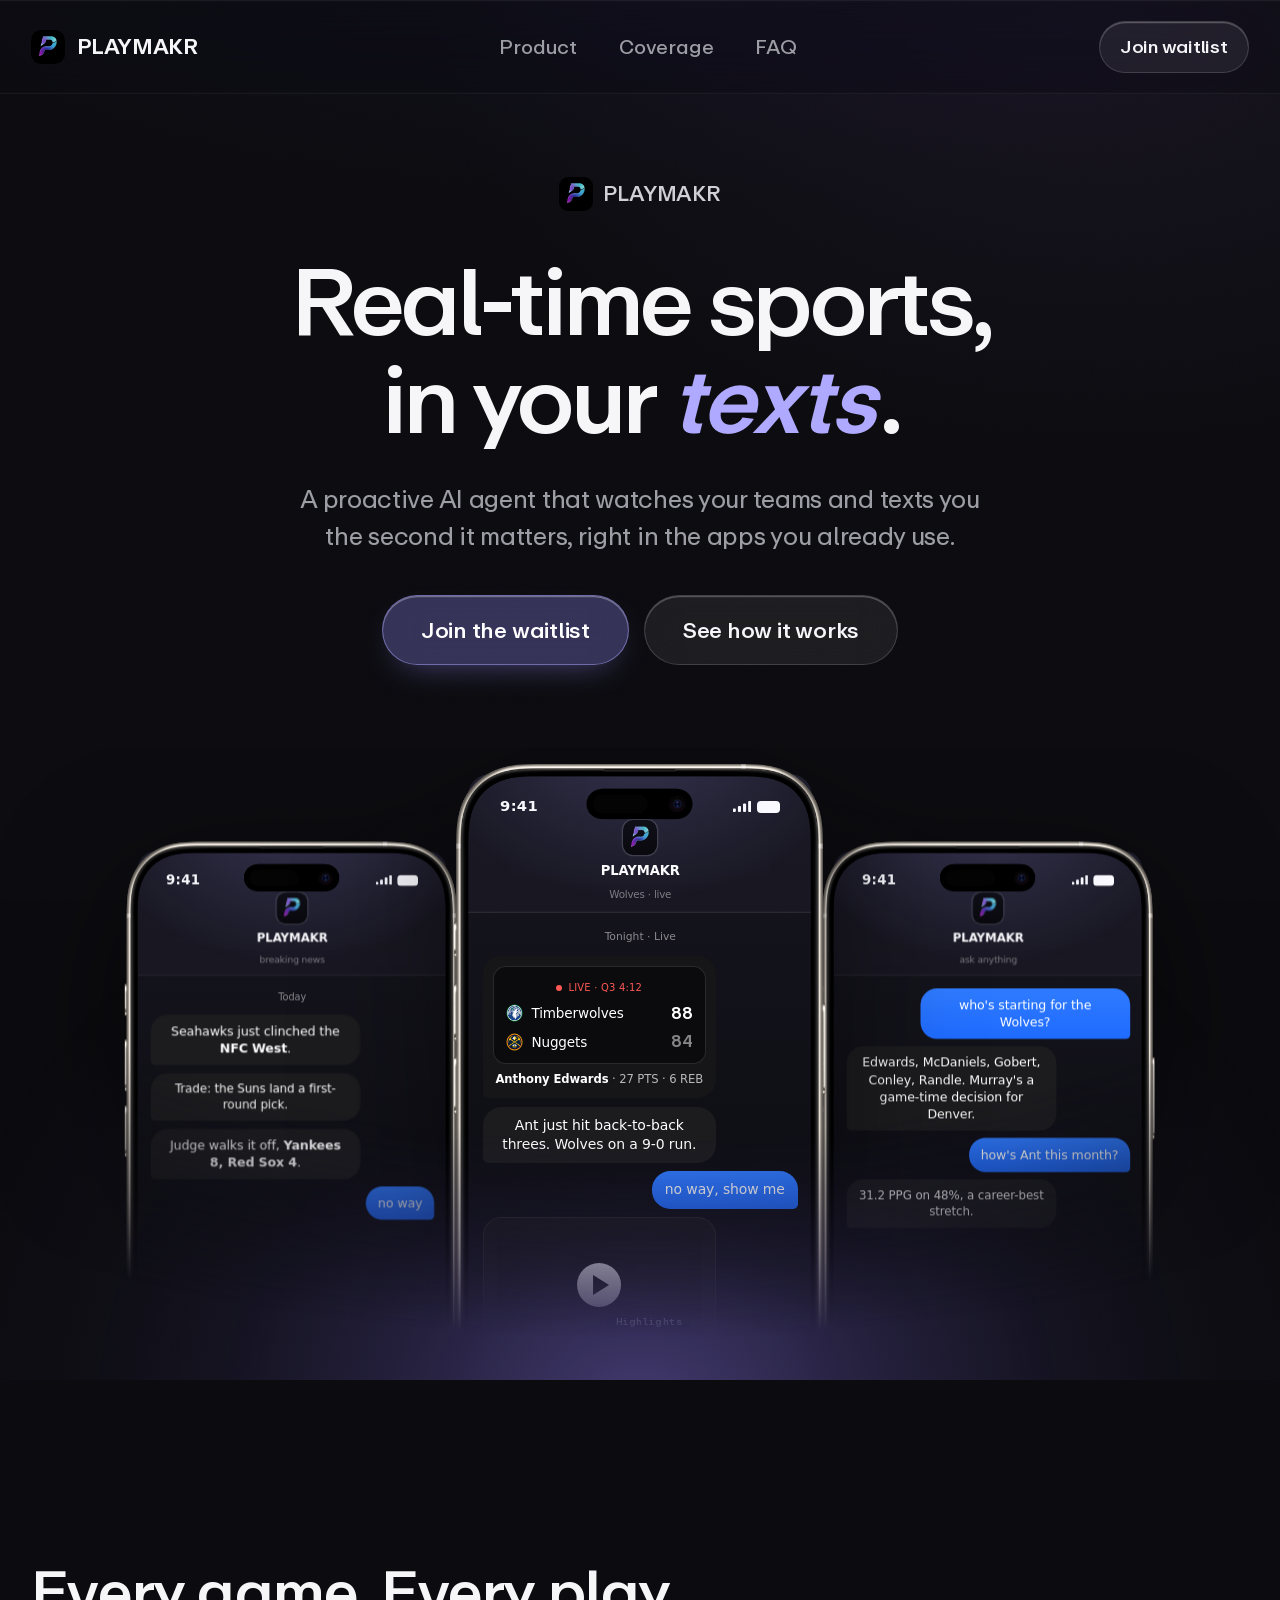
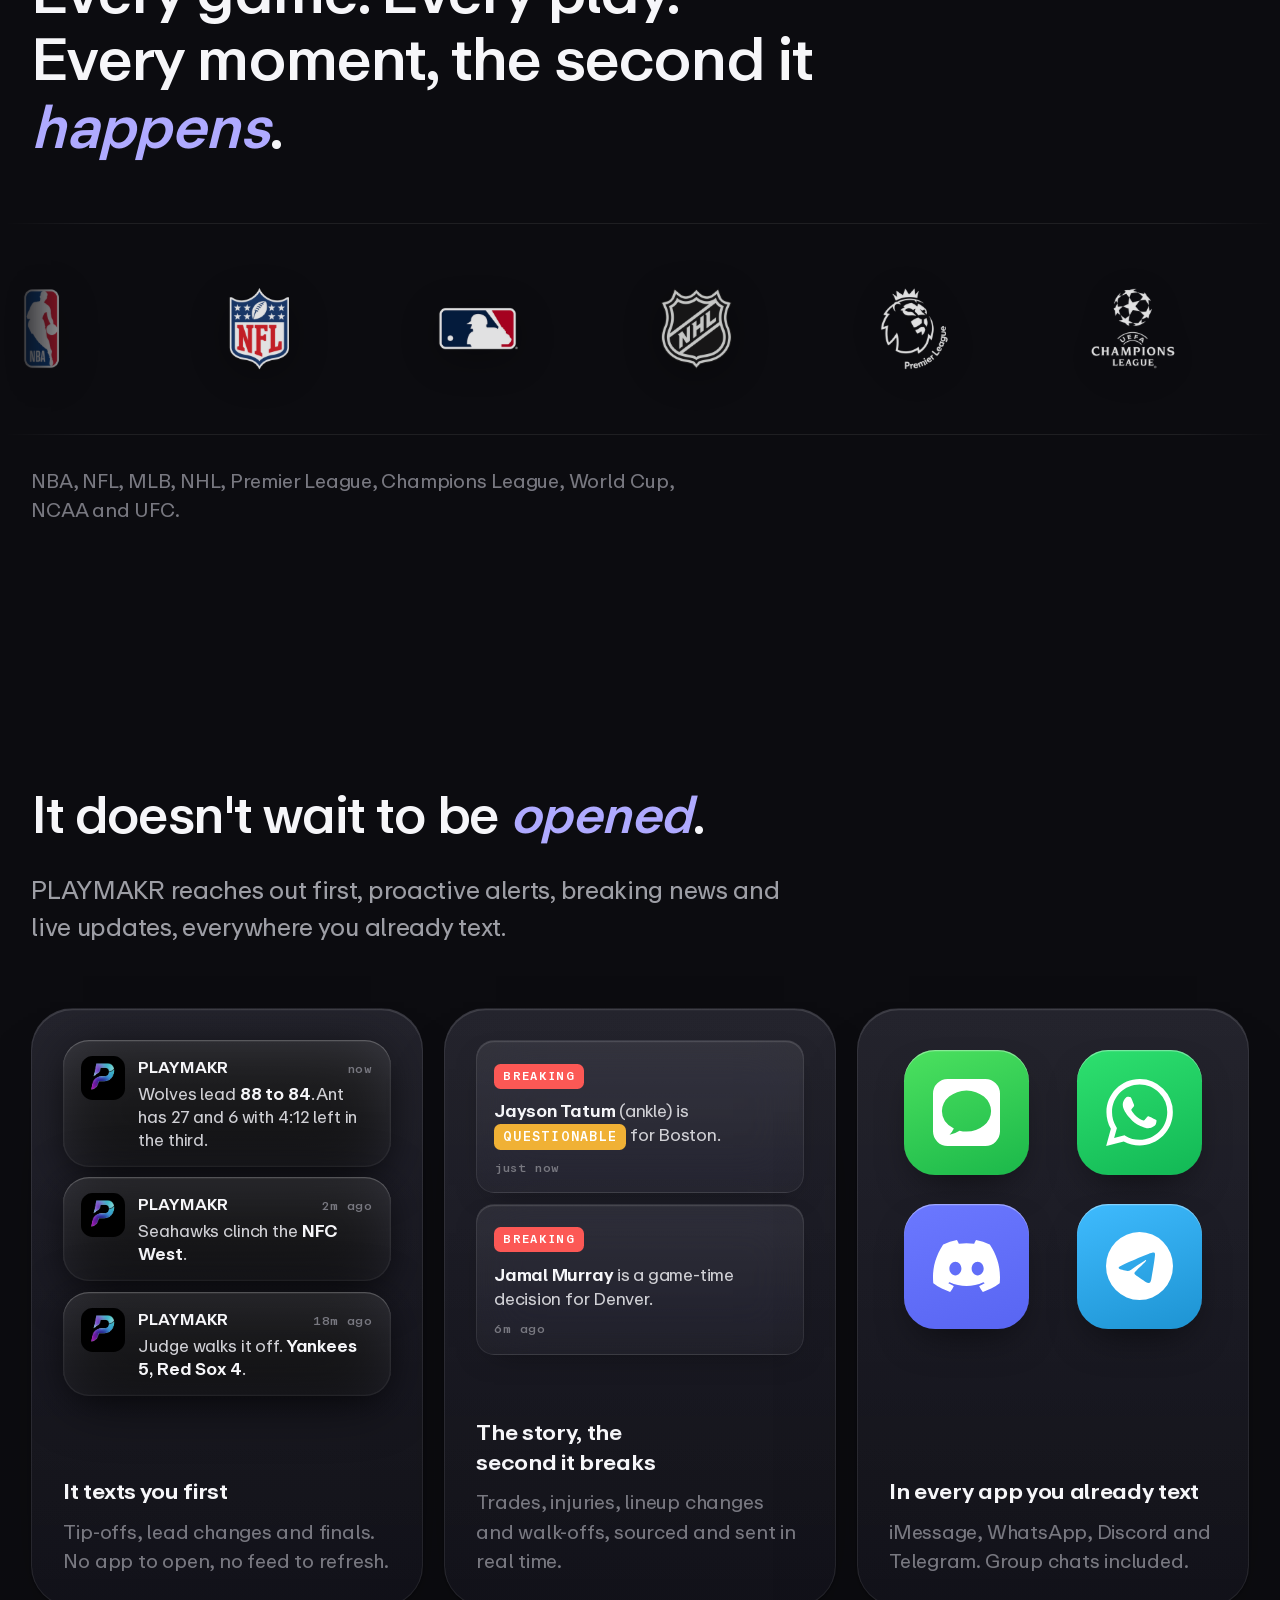
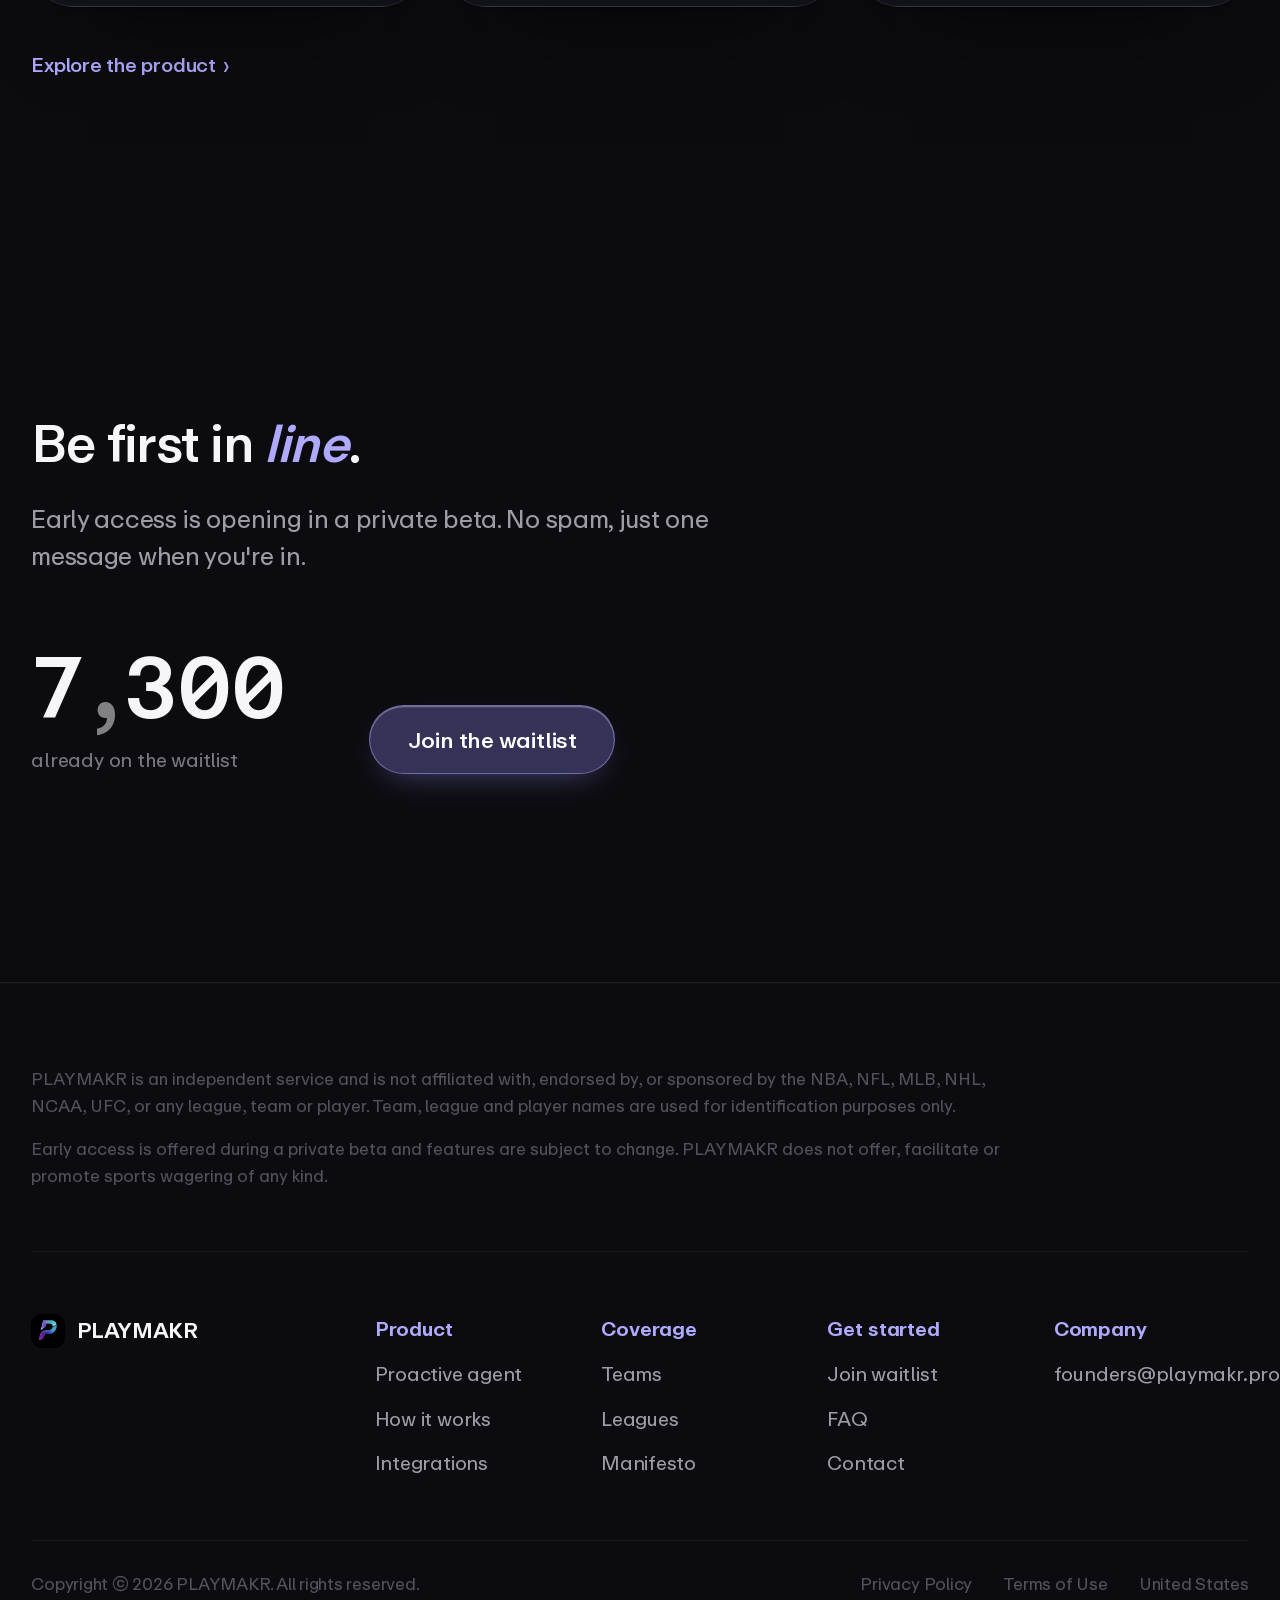
==== index.html @ 162f966f "Bump default render scale to 130% Co-Authored-By: Claude Opus 4.8 (1M context) <noreply@anthropic.co" ====
<!doctype html>
<html lang="en">
<head>
	<meta charset="UTF-8" />
	<meta name="viewport" content="width=device-width, initial-scale=1.0" />
	<title>PLAYMAKR · Real-time sports, in your texts.</title>
	<meta name="description" content="PLAYMAKR is a proactive AI sports agent. It watches your teams and texts you the second something matters, scores, breaking news, highlights, right in the apps you already use." />
	<meta property="og:title" content="PLAYMAKR · Real-time sports, in your texts." />
	<meta property="og:description" content="A proactive AI sports agent that texts you the second it matters. NBA, NFL, MLB, soccer and more." />
	<meta property="og:url" content="https://playmakr.pro" />
	<meta name="theme-color" content="#08070b" />
	<link rel="icon" type="image/png" sizes="48x48" href="assets/images/favicon-32.png" />
	<link rel="apple-touch-icon" href="assets/images/apple-touch-icon.png" />
	<link rel="stylesheet" href="styles.css?v=28" />
	<link rel="stylesheet" href="css/pages/index.css?v=28" />
</head>
<body>
	<div id="field" aria-hidden="true"></div>
	<div id="grain" aria-hidden="true"></div>

	<a class="skip" href="#main">Skip to content</a>

	<header class="nav" id="nav">
		<div class="nav__inner">
			<a class="brand" href="index.html" aria-label="PLAYMAKR home">
				<span class="brand__mark"><img src="assets/images/logo.png" alt="" width="24" height="24" /></span>
				<span class="brand__word">PLAYMAKR</span>
			</a>
			<nav class="nav__links" aria-label="Primary">
				<a href="product.html">Product</a>
				<a href="coverage.html">Coverage</a>
				<a href="faq.html">FAQ</a>
			</nav>
			<div class="nav__right">
				<a class="nav__join" href="waitlist.html">Join waitlist</a>
				<button class="nav__burger" id="burger" aria-label="Menu" aria-expanded="false"><span></span><span></span></button>
			</div>
		</div>
		<div class="nav__mobile" id="navMobile">
			<a href="product.html">Product</a>
			<a href="coverage.html">Coverage</a>
			<a href="faq.html">FAQ</a>
			<a class="nav__mobile-cta" href="waitlist.html">Join waitlist</a>
		</div>
	</header>

	<main id="main">

		<!-- ==================================================================
		     HERO
		     The phone is the product, so the phone is the hero graphic. The
		     island morphs to a live activity and its score ticks, because the
		     game is still going. The thread types itself. The period is green
		     for exactly that reason, and it is the only green on the page.
		     ================================================================== -->
		<section class="hero hero--center">
			<div class="hero__copy">
				<p class="hero__eyebrow"><img src="assets/images/logo.png" alt="" width="26" height="26" />PLAYMAKR</p>
				<h1 class="t-hero">Real-time sports,<br>in your <em>texts</em><span class="stop" data-live>.</span></h1>
				<p class="t-sub">A proactive AI agent that watches your teams and texts you the second it matters, right in the apps you already use.</p>
				<div class="hero__cta">
					<a class="btn btn--lg" href="waitlist.html">Join the waitlist</a>
					<a class="btn btn--lg btn--ghost" href="product.html">See how it works</a>
				</div>
			</div>

			<div class="hero__stage">
				<div class="phones">

					<!-- LEFT phone · BREAKING NEWS the second it happens -->
					<div class="rphone rphone--side rphone--left" aria-hidden="true">
						<img class="rphone__img" src="assets/images/device/ip16-natural.png" alt="" width="1406" height="2822" />
						<div class="rphone__screen">
							<div class="rphone__status"><time>9:41</time><span class="ind"><i class="sig"></i><i class="bat"></i></span></div>
							<div class="chat">
								<div class="chat__nav">
									<span class="chat__avatar"><img src="assets/images/logo.png" alt="" width="26" height="26" /></span>
									<span class="chat__name">PLAYMAKR</span>
									<span class="chat__sub">breaking news</span>
								</div>
								<div class="chat__body">
									<p class="day">Today</p>
									<div class="b b--in is-settled">Seahawks just clinched the <b>NFC West</b>.</div>
									<div class="b b--in b--mini is-settled">Trade: the Suns land a first-round pick.</div>
									<div class="b b--in is-settled">Judge walks it off, <b>Yankees 8, Red Sox 4</b>.</div>
									<div class="b b--out is-settled">no way</div>
								</div>
							</div>
						</div>
					</div>

					<!-- RIGHT phone · ASK ANYTHING, answered in seconds -->
					<div class="rphone rphone--side rphone--right" aria-hidden="true">
						<img class="rphone__img" src="assets/images/device/ip16-natural.png" alt="" width="1406" height="2822" />
						<div class="rphone__screen">
							<div class="rphone__status"><time>9:41</time><span class="ind"><i class="sig"></i><i class="bat"></i></span></div>
							<div class="chat">
								<div class="chat__nav">
									<span class="chat__avatar"><img src="assets/images/logo.png" alt="" width="26" height="26" /></span>
									<span class="chat__name">PLAYMAKR</span>
									<span class="chat__sub">ask anything</span>
								</div>
								<div class="chat__body">
									<div class="b b--out is-settled">who's starting for the Wolves?</div>
									<div class="b b--in is-settled">Edwards, McDaniels, Gobert, Conley, Randle. Murray's a game-time decision for Denver.</div>
									<div class="b b--out is-settled">how's Ant this month?</div>
									<div class="b b--in b--mini is-settled">31.2 PPG on 48%, a career-best stretch.</div>
								</div>
							</div>
						</div>
					</div>

					<!-- CENTER phone · LIVE play-by-play + highlights -->
					<div class="rphone rphone--center">
						<img class="rphone__img" src="assets/images/device/ip16-natural.png" alt="PLAYMAKR live in your messages" width="1406" height="2822" />
						<div class="rphone__screen">
							<div class="rphone__status"><time>9:41</time><span class="ind"><i class="sig"></i><i class="bat"></i></span></div>
							<div class="chat">
								<div class="chat__nav">
									<span class="chat__avatar"><img src="assets/images/logo.png" alt="" width="26" height="26" /></span>
									<span class="chat__name">PLAYMAKR</span>
									<span class="chat__sub">Wolves · live</span>
								</div>
								<div class="chat__body">
									<p class="day">Tonight · Live</p>
									<div class="b b--in b--card is-settled">
										<div class="sb">
											<span class="sb__state sb__live">Live · Q3 4:12</span>
											<div class="sb__row"><span class="sb__team"><img src="assets/images/teams/timberwolves.png" alt="" width="16" height="16" />Timberwolves</span><span class="sb__pts">88</span></div>
											<div class="sb__row sb__row--l"><span class="sb__team"><img src="assets/images/teams/nuggets.png" alt="" width="16" height="16" />Nuggets</span><span class="sb__pts">84</span></div>
										</div>
										<p class="sb__line"><b>Anthony Edwards</b> · 27 PTS · 6 REB</p>
									</div>
									<div class="b b--in is-settled">Ant just hit back-to-back threes. Wolves on a 9-0 run.</div>
									<div class="b b--out is-settled">no way, show me</div>
									<a class="b b--in b--clip is-settled" href="https://www.youtube.com/watch?v=mRvHSutb1Io" target="_blank" rel="noopener"
									   aria-label="Anthony Edwards highlights">
										<span class="clipv__media" style="background-image:url(https://img.youtube.com/vi/mRvHSutb1Io/hqdefault.jpg)">
											<span class="clipv__play" aria-hidden="true"></span>
											<span class="clipv__tag">Highlights</span>
										</span>
										<span class="clipv__meta"><b>Anthony Edwards, 27 PTS vs Denver</b><small>Minnesota Timberwolves · YouTube</small></span>
									</a>
								</div>
							</div>
						</div>
					</div>

				</div>
			</div>
		</section>

		<!-- ==================================================================
		     STATEMENT BAND + LEAGUE MARQUEE
		     The claim, then the evidence directly under it. The marquee is the
		     band's graphic, so the two are one section. The row is left empty:
		     app.js builds all nine leagues and runs the momentum integrator.
		     ================================================================== -->
		<section class="sec home-band">
			<div class="wrap">
				<div class="sec__head">
					<p class="eyebrow">Coverage</p>
					<p class="t-h1 home-band__big">Every game. Every play.<br>Every moment, the second it <em>happens</em><span class="stop">.</span></p>
				</div>
			</div>

			<div class="marquee" aria-label="Leagues we cover">
				<div class="marquee__row" data-leagues></div>
			</div>

			<div class="wrap">
				<p class="cap">NBA, NFL, MLB, NHL, Premier League, Champions League, World Cup, NCAA and UFC.</p>
			</div>
		</section>

		<!-- ==================================================================
		     THE THREE CAPABILITIES
		     Condensed. Each panel holds a real UI fragment, not an illustration,
		     and each fragment moves the way the thing it depicts actually
		     behaves: the notification springs from above, the status chip turns
		     OUT and warms its own card, the app rows are a fact and so they are
		     still. The full version of this story lives on Product.
		     ================================================================== -->
		<section class="sec">
			<div class="wrap">
				<div class="sec__head">
					<p class="eyebrow">Proactive</p>
					<h2 class="t-h2">It doesn't wait to be <em>opened</em><span class="stop">.</span></h2>
					<p class="t-sub">PLAYMAKR reaches out first, proactive alerts, breaking news and live updates, everywhere you already text.</p>
				</div>

				<div class="grid-2 home-caps">

					<!-- 1. It texts you first.
					     Three real notifications, not one: the claim is tip-offs,
					     lead changes and finals, so the graphic is a live update,
					     a clinch and a walk-off, landing in sequence the way a
					     lock screen actually fills up. -->
					<div class="panel glass" data-panel data-lit data-refract>
						<div class="glass__refract" aria-hidden="true"></div>
						<div class="panel__bloom" aria-hidden="true"></div>
						<div class="panel__body">
							<div class="home-frag">
								<div class="home-notifs">
									<div class="notif is-live" data-notif>
										<div class="notif__shadow" aria-hidden="true"></div>
										<div class="notif__body">
											<span class="notif__icon"><img src="assets/images/logo.png" alt="" width="34" height="34" /></span>
											<div class="notif__main">
												<p class="notif__t"><span>PLAYMAKR</span><span class="notif__when">now</span></p>
												<p class="notif__p">Wolves lead <b>88 to 84</b>. Ant has 27 and 6 with 4:12 left in the third.</p>
											</div>
										</div>
									</div>
									<div class="notif" data-notif>
										<div class="notif__shadow" aria-hidden="true"></div>
										<div class="notif__body">
											<span class="notif__icon"><img src="assets/images/logo.png" alt="" width="34" height="34" /></span>
											<div class="notif__main">
												<p class="notif__t"><span>PLAYMAKR</span><span class="notif__when">2m ago</span></p>
												<p class="notif__p">Seahawks clinch the <b>NFC West</b>.</p>
											</div>
										</div>
									</div>
									<div class="notif" data-notif>
										<div class="notif__shadow" aria-hidden="true"></div>
										<div class="notif__body">
											<span class="notif__icon"><img src="assets/images/logo.png" alt="" width="34" height="34" /></span>
											<div class="notif__main">
												<p class="notif__t"><span>PLAYMAKR</span><span class="notif__when">18m ago</span></p>
												<p class="notif__p">Judge walks it off. <b>Yankees 5, Red Sox 4</b>.</p>
											</div>
										</div>
									</div>
								</div>
							</div>
							<div class="home-cap__txt">
								<h3 class="t-h3">It texts you first</h3>
								<p class="cap">Tip-offs, lead changes and finals. No app to open, no feed to refresh.</p>
							</div>
						</div>
					</div>

					<!-- 2. The story, the second it breaks -->
					<div class="panel glass" data-panel data-lit>
						<div class="panel__bloom" aria-hidden="true"></div>
						<div class="panel__body">
							<div class="home-frag">
								<div class="home-alerts">
									<div class="alert">
										<span class="alert__tag">Breaking</span>
										<p><b>Jayson Tatum</b> (ankle) is <span class="stat-chip" data-status="OUT">Questionable</span> for Boston.</p>
										<span class="alert__t">just now</span>
									</div>
									<div class="alert">
										<span class="alert__tag">Breaking</span>
										<p><b>Jamal Murray</b> is a game-time decision for Denver.</p>
										<span class="alert__t">6m ago</span>
									</div>
								</div>
							</div>
							<div class="home-cap__txt">
								<h3 class="t-h3">The story, the second it breaks</h3>
								<p class="cap">Trades, injuries, lineup changes and walk-offs, sourced and sent in real time.</p>
							</div>
						</div>
					</div>

					<!-- 3. In every app you already text -->
					<div class="panel glass" data-panel data-lit>
						<div class="panel__bloom" aria-hidden="true"></div>
						<div class="panel__body">
							<div class="home-frag">
								<div class="biglogos">
									<span class="biglogo biglogo--msg" title="iMessage"><img src="assets/images/logos/imessage.svg" alt="iMessage" width="40" height="40" /></span>
									<span class="biglogo biglogo--wa" title="WhatsApp"><img src="assets/images/logos/whatsapp.svg" alt="WhatsApp" width="40" height="40" /></span>
									<span class="biglogo biglogo--dc" title="Discord"><img src="assets/images/logos/discord.svg" alt="Discord" width="40" height="40" /></span>
									<span class="biglogo biglogo--tg" title="Telegram"><img src="assets/images/logos/telegram.svg" alt="Telegram" width="40" height="40" /></span>
								</div>
							</div>
							<div class="home-cap__txt">
								<h3 class="t-h3">In every app you already text</h3>
								<p class="cap">iMessage, WhatsApp, Discord and Telegram. Group chats included.</p>
							</div>
						</div>
					</div>

				</div>

				<p class="home-caps__more"><a class="alink" href="product.html">Explore the product <span aria-hidden="true">&rsaquo;</span></a></p>
			</div>
		</section>

		<!-- ==================================================================
		     CLOSING CTA
		     data-scrim pulls the field's scrim thinner as this arrives, so the
		     purple concentrates here and nowhere else. Exactly one per page.
		     The counter rolls; it never counts and it never idles.
		     ================================================================== -->
		<section class="sec home-cta" data-scrim>
			<div class="wrap">
				<div class="sec__head">
					<p class="eyebrow">Waitlist</p>
					<h2 class="t-h2">Be first in <em>line</em><span class="stop">.</span></h2>
					<p class="t-sub">Early access is opening in a private beta. No spam, just one message when you're in.</p>
				</div>

				<div class="home-cta__row">
					<div class="counter">
						<div class="ticker-num" data-count="7000" aria-live="polite"></div>
						<p class="counter__cap">already on the waitlist</p>
					</div>
					<a class="btn btn--lg" href="waitlist.html">Join the waitlist</a>
				</div>
			</div>
		</section>

	</main>

	<footer class="foot">
		<div class="wrap">
			<div class="foot__notes">
				<p>PLAYMAKR is an independent service and is not affiliated with, endorsed by, or sponsored by the NBA, NFL, MLB, NHL, NCAA, UFC, or any league, team or player. Team, league and player names are used for identification purposes only.</p>
				<p>Early access is offered during a private beta and features are subject to change. PLAYMAKR does not offer, facilitate or promote sports wagering of any kind.</p>
			</div>
			<div class="foot__grid">
				<div class="foot__brand"><a class="brand" href="index.html" aria-label="PLAYMAKR home"><span class="brand__mark"><img src="assets/images/logo.png" alt="" width="22" height="22" /></span><span class="brand__word">PLAYMAKR</span></a></div>
				<nav class="foot__col" aria-label="Product"><h4>Product</h4><a href="product.html">Proactive agent</a><a href="product.html">How it works</a><a href="product.html">Integrations</a></nav>
				<nav class="foot__col" aria-label="Coverage"><h4>Coverage</h4><a href="coverage.html">Teams</a><a href="coverage.html">Leagues</a><a href="coverage.html">Manifesto</a></nav>
				<nav class="foot__col" aria-label="Get started"><h4>Get started</h4><a href="waitlist.html">Join waitlist</a><a href="faq.html">FAQ</a><a href="mailto:founders@playmakr.pro">Contact</a></nav>
				<nav class="foot__col" aria-label="Company"><h4>Company</h4><a href="mailto:founders@playmakr.pro">founders@playmakr.pro</a></nav>
			</div>
			<div class="foot__base">
				<span>Copyright &copy; 2026 PLAYMAKR. All rights reserved.</span>
				<div class="foot__legal"><a href="#">Privacy Policy</a><a href="#">Terms of Use</a><span>United States</span></div>
			</div>
		</div>
	</footer>

	<script src="app.js?v=28"></script>
</body>
</html>
---- styles.css ----
/* ==========================================================================
   PLAYMAKR . AAVE LIGHT
   Foundation stylesheet. Tokens, type, material, every component.
   An exact-template rebuild against aave.com's current light system.
   Light canvas. iPhone only. No build step.
   ========================================================================== */

/* --------------------------------------------------------------------------
   0. FONTS
   Hanken Grotesk stands in for aave's "Aave Repro": a geometric-humanist
   grotesk at the same 450-600 range. JetBrains Mono carries every number and
   micro-label. Fraunces italic is the accent face: the one word per headline
   that aave sets in a purple serif italic ("Everyone" -> "texts").
   -------------------------------------------------------------------------- */
/* aave.com's own type system, served from their public assets. */
@font-face{
	font-family:'Aave Repro';
	font-style:normal;
	font-weight:100 900;
	font-display:swap;
	src:url('assets/fonts/AaveReproVariable.woff2') format('woff2-variations');
}
@font-face{
	font-family:'Aave Repro Mono';
	font-style:normal;
	font-weight:100 900;
	font-display:swap;
	src:url('assets/fonts/AaveReproMonoVariable.woff2') format('woff2-variations');
}
@font-face{
	font-family:'FT Regola Neue';
	font-style:normal;
	font-weight:600;
	font-display:swap;
	src:url('assets/fonts/FTRegolaNeue-Semibold.otf') format('opentype');
}
@font-face{
	font-family:'FT Regola Neue';
	font-style:normal;
	font-weight:700;
	font-display:swap;
	src:url('assets/fonts/FTRegolaNeue-Bold.otf') format('opentype');
}
@font-face{
	font-family:'Aave Aguzzo';
	font-style:normal;
	font-weight:100 800;
	font-display:swap;
	src:url('assets/fonts/AaveAguzzo.woff2') format('woff2-variations');
}
/* Metric-matched fallback for Aave Repro. Kills the swap reflow. */
@font-face{
	font-family:'Repro Fallback';
	src:local('Helvetica Neue'),local('Arial'),local('Liberation Sans');
	size-adjust:98%;
	ascent-override:95%;
	descent-override:24%;
	line-gap-override:0%;
}

/* --------------------------------------------------------------------------
   1. TOKENS  (sampled directly from aave.com)
   -------------------------------------------------------------------------- */
:root{
	/* CANVAS + SURFACES  (near-black, OKLCH-tinted toward periwinkle 285deg) */
	--canvas:oklch(0.155 0.010 285);       /* page */
	--surface-1:oklch(0.192 0.013 285);    /* card face */
	--surface-2:oklch(0.225 0.015 285);    /* tinted well */
	--surface-3:oklch(0.265 0.016 285);    /* deeper well / track */
	--ink-section:oklch(0.135 0.010 285);  /* the deepest surface / dark pill */

	/* HAIRLINES + RINGS (light on dark) */
	--line-1:rgba(255,255,255,.08);
	--line-2:rgba(255,255,255,.14);
	--line-3:rgba(255,255,255,.05);
	--rim-hi:rgba(255,255,255,.24);        /* top edge catch-light on glass */
	--line-dark:rgba(255,255,255,.08);

	/* TEXT RAMP (near-white -> muted, tinted toward brand hue) */
	--fg-1:oklch(0.975 0.004 285);  /* strongest: headings, numbers */
	--fg-2:oklch(0.86 0.006 285);   /* body */
	--fg-3:oklch(0.70 0.010 285);   /* subheads */
	--fg-4:oklch(0.575 0.012 285);  /* captions, labels */
	--fg-5:oklch(0.44 0.012 285);   /* faint / legal */
	--on-dark-1:rgba(255,255,255,.95);
	--on-dark-2:rgba(255,255,255,.66);
	--on-dark-3:rgba(255,255,255,.44);

	/* PERIWINKLE. Primary fill + a brighter ink for text/links on dark. */
	--purple-1:oklch(0.70 0.155 285);   /* primary fills ~ #978eff */
	--purple-2:oklch(0.78 0.135 285);   /* links, eyebrows, accent ink ~ #b0a6ff */
	--purple-3:oklch(0.70 0.155 285);
	--purple-soft:oklch(0.70 0.155 285 / .12);
	--purple-soft-2:oklch(0.70 0.155 285 / .20);
	--rich-purple:oklch(0.64 0.175 285);
	--warm-purple:oklch(0.82 0.11 290);

	/* ACCENTS */
	--green:oklch(0.78 0.17 155);       /* the live / positive green */
	--green-soft:oklch(0.78 0.17 155 / .14);
	--red:oklch(0.68 0.20 25);          /* live dot, breaking */
	--yellow-1:oklch(0.80 0.15 80);     /* questionable */
	--fr-1:oklch(0.66 0.21 35);         /* out */

	/* TYPE — aave's own faces */
	--font-display:'Aave Repro','Repro Fallback',system-ui,sans-serif;
	--font-body:var(--font-display);
	--font-serif:'FT Regola Neue','Aave Aguzzo',Georgia,serif; /* the accent word */
	--font-mono:'Aave Repro Mono',ui-monospace,monospace;
	--font-ios:-apple-system,'SF Pro Text','SF Pro Display','Helvetica Neue',system-ui,sans-serif;

	/* SPACE */
	--s-1:4px; --s-2:8px; --s-3:12px; --s-4:16px; --s-5:24px;
	--s-6:32px; --s-7:48px; --s-8:64px; --s-9:96px; --s-10:120px;

	/* RADIUS (aave: 99px pills, 32px panels, 20-24px cards, 36px inputs) */
	--r-panel:32px;
	--r-card:22px;
	--r-well:14px;
	--r-bubble:18px;
	--r-pill:999px;

	/* MOTION */
	--ease-expo:cubic-bezier(.19,1,.22,1);
	--ease-spring:cubic-bezier(.175,.885,.32,1.1);
	--ease-hover:ease;

	/* light vector, still written by app.js; consumed lightly here */
	--lit-y:1;
	--lit-angle:180deg;

	--wrap:1140px;
	--gutter:24px;
	--nav-h:72px;

	--roll-lh:1.16;
}

@property --scrim{ syntax:'<number>'; inherits:true; initial-value:0; }
@property --scrim-cut{ syntax:'<number>'; inherits:true; initial-value:0; }

/* --------------------------------------------------------------------------
   2. RESET
   -------------------------------------------------------------------------- */
*,*::before,*::after{box-sizing:border-box}
*{margin:0}
html{
	/* Render the whole site as if the browser were zoomed to 130% — the scale
	   the design was dialled in at. Reflows like real browser zoom (not a
	   transform), so layout stays crisp. */
	zoom:1.3;
	-webkit-text-size-adjust:100%;
	scroll-behavior:smooth;
	overflow-x:clip;
	color-scheme:dark;
}
body{
	font-family:var(--font-body);
	font-weight:400;
	background:var(--canvas);
	color:var(--fg-2);
	line-height:1.5;
	letter-spacing:-.011em;
	-webkit-font-smoothing:antialiased;
	-moz-osx-font-smoothing:grayscale;
	text-rendering:optimizeLegibility;
	overflow-x:clip;
	min-height:100vh;
}
img,svg,video{display:block;max-width:100%}
a{color:inherit;text-decoration:none}
button{font:inherit;color:inherit;cursor:pointer;background:none;border:none;padding:0}
input{font:inherit;color:inherit}
ol,ul{list-style:none;padding:0}
::selection{background:var(--purple-1);color:#fff}
:focus-visible{outline:2px solid var(--purple-2);outline-offset:3px;border-radius:6px}
section{scroll-margin-top:calc(var(--nav-h) + 16px)}

.skip{position:absolute;left:-9999px;top:0;z-index:200;background:var(--ink-section);color:#fff;padding:10px 16px;border-radius:0 0 8px 0;font-weight:500}
.skip:focus{left:0}

/* --------------------------------------------------------------------------
   3. THE FIELD
   Aave keeps a single faint periwinkle bloom at the top of the page over pure
   white. No grain, no dark scrim. One soft light source, upper centre.
   -------------------------------------------------------------------------- */
#field{
	/* Slightly oversized so the subtle mouse-parallax translate never reveals an
	   edge. app.js eases --fx/--fy toward the pointer for a very slight drift. */
	position:fixed; inset:-28px; z-index:-1; pointer-events:none;
	transform:translate3d(var(--fx,0px),var(--fy,0px),0);
	will-change:transform;
	background:
		radial-gradient(110% 60% at 50% -12%,oklch(0.42 0.13 285 / .30) 0%,oklch(0.30 0.10 285 / .10) 32%,transparent 60%),
		radial-gradient(70vw 46vw at 84% 4%,oklch(0.50 0.12 300 / .12) 0%,transparent 58%),
		var(--canvas);
}
/* Grain kills 8-bit banding on the dark gradient — the loudest amateur tell.
   Inline data URI so the page opens from file://. */
#grain{
	position:fixed; inset:0; z-index:-1; pointer-events:none;
	background-image:url("data:image/svg+xml,%3Csvg xmlns='http://www.w3.org/2000/svg' width='160' height='160'%3E%3Cfilter id='n'%3E%3CfeTurbulence type='fractalNoise' baseFrequency='.8' numOctaves='4' stitchTiles='stitch'/%3E%3C/filter%3E%3Crect width='160' height='160' filter='url(%23n)'/%3E%3C/svg%3E");
	background-repeat:repeat;
	opacity:.03;
	mix-blend-mode:overlay;
}

/* --------------------------------------------------------------------------
   4. TYPE
   Aave's exact ratios: hero 72/-3.6px (-.05em), section 40/-1.2px (-.03em),
   sub 17-19 at grey, mono for labels and numbers.
   -------------------------------------------------------------------------- */
.t-hero{
	font-family:var(--font-display);
	font-size:clamp(2.75rem,1.15rem + 6.6vw,4.5rem);
	font-weight:500; line-height:1.05; letter-spacing:-.05em;
	color:var(--fg-1); text-wrap:balance;
}
.t-hero em,.t-hero .accent{
	font-family:var(--font-serif);
	font-style:italic; font-weight:500;
	color:var(--purple-2);
	letter-spacing:-.01em;
	padding-right:.04em;
}
.t-h1{
	font-family:var(--font-display);
	font-size:clamp(2rem,1.3rem + 2.6vw,2.9rem);
	font-weight:500; line-height:1.12; letter-spacing:-.03em;
	color:var(--fg-1); text-wrap:balance;
}
.t-h1 em,.t-h2 em{
	font-family:var(--font-serif);font-style:italic;font-weight:500;
	color:var(--purple-2);letter-spacing:-.01em;
}
.t-h2{
	font-family:var(--font-display);
	font-size:clamp(1.75rem,1.2rem + 2vw,2.5rem);
	font-weight:500; line-height:1.15; letter-spacing:-.03em;
	color:var(--fg-1); text-wrap:balance;
}
.t-h3{
	font-family:var(--font-display);
	font-size:1.0625rem; font-weight:600; line-height:1.35;
	letter-spacing:-.014em; color:var(--fg-1);
}
.t-sub{
	font-family:var(--font-display);
	font-size:clamp(1.0625rem,.98rem + .5vw,1.1875rem);
	font-weight:400; line-height:1.5; letter-spacing:-.012em;
	color:var(--fg-3); max-width:48ch; text-wrap:pretty;
}
.t-body{font-size:1rem;font-weight:400;line-height:1.55;letter-spacing:-.01em;color:var(--fg-2);text-wrap:pretty}

/* Eyebrows removed per direction — kill them everywhere. */
.eyebrow{display:none}
.cap{
	font-family:var(--font-display);
	font-size:.9375rem; font-weight:400; line-height:1.5;
	letter-spacing:-.011em; color:var(--fg-4);
	max-width:52ch; text-wrap:pretty;
}
.mono{
	font-family:var(--font-mono);
	font-size:.75rem; font-weight:500; line-height:1.2;
	letter-spacing:.02em; color:var(--fg-4);
	font-variant-numeric:tabular-nums;
}

/* Periods are plain punctuation — no green dot, no blink. */
.stop{color:inherit!important;animation:none!important}

/* --------------------------------------------------------------------------
   5. LAYOUT + SECTION RHYTHM
   -------------------------------------------------------------------------- */
.wrap{width:100%;max-width:var(--wrap);margin-inline:auto;padding-inline:var(--gutter)}
.sec{padding-block:var(--s-10)}
.sec--tight{padding-block:var(--s-8)}
@media(max-width:760px){ .sec{padding-block:80px} }

.sec__head{max-width:64ch}
.sec--center,.sec--center.sec__head,.sec--center .sec__head{text-align:center;margin-inline:auto}
.sec--center .t-sub,.sec--center.sec__head .t-sub{margin-inline:auto}
.sec--center .t-h2{max-width:24ch;margin-inline:auto}
.sec__head .eyebrow + .t-h2,
.sec__head .eyebrow + .t-h1{margin-top:var(--s-4)}
.sec__head .t-h2 + .t-sub,
.sec__head .t-h1 + .t-sub{margin-top:20px}
.sec__head + *{margin-top:var(--s-7)}
.panel + .cap{margin-top:var(--s-5)}

.grid-2{display:grid;grid-template-columns:repeat(2,minmax(0,1fr));gap:var(--s-4)}
@media(max-width:760px){ .grid-2{grid-template-columns:1fr} }

.stack{display:grid;gap:var(--s-6)}
.stack__item{display:flex;flex-direction:column}
.stack__item .cap{margin-top:var(--s-5)}

/* --------------------------------------------------------------------------
   6. MATERIAL: THE LIGHT CARD
   Aave has no glass. A card is a white face, one warm hairline, and a soft
   two-part shadow. .glass keeps its name so markup and JS resolve; here it is
   simply the light card, and the refraction layer is retired.
   -------------------------------------------------------------------------- */
.glass{
	position:relative;
	background:var(--surface-1);
	border:1px solid var(--line-1);
	border-radius:var(--r-panel);
	box-shadow:
		inset 0 1px 0 var(--rim-hi),
		0 1px 2px rgba(0,0,0,.4),
		0 30px 60px -30px rgba(0,0,0,.7);
	isolation:isolate;
}
.glass__refract{display:none}

/* --------------------------------------------------------------------------
   7. PANEL
   -------------------------------------------------------------------------- */
.panel{
	position:relative;
	border-radius:var(--r-panel);
	border:1px solid var(--line-1);
	/* solid glass look (no backdrop-filter — that caused sibling repaint flicker) */
	background:
		linear-gradient(180deg,rgba(255,255,255,.06),rgba(255,255,255,.015)),
		linear-gradient(180deg,oklch(0.205 0.02 285),oklch(0.165 0.016 285));
	box-shadow:
		inset 0 1px 0 rgba(255,255,255,.12),
		0 1px 2px rgba(0,0,0,.4),
		0 40px 70px -40px rgba(0,0,0,.72);
	padding:0;
	overflow:hidden;
	transition:border-color 400ms var(--ease-hover);
}
.panel.glass{background:
		linear-gradient(180deg,rgba(255,255,255,.06),rgba(255,255,255,.015)),
		linear-gradient(180deg,oklch(0.205 0.02 285),oklch(0.165 0.016 285))}
.panel__body{
	position:relative;z-index:1;
	border-radius:calc(var(--r-panel) - 1px);
	padding:var(--s-6);
}
.panel__body--flush{padding:0;overflow:hidden}

/* The purple glow-blob is removed — it read as AI slop. Cards are clean. */
.panel__bloom{display:none}

/* Panel entrance. A soft lift + fade of the whole card. */
.js .panel[data-panel]{
	opacity:0;transform:translateY(14px) scale(.99);
}
.js .panel[data-panel] .panel__bloom{background-position:var(--fx) var(--fy);opacity:0}
.js .panel[data-panel].is-in{
	opacity:1;transform:none;
	transition:opacity 700ms var(--ease-expo),transform 700ms var(--ease-expo);
}
.js .panel[data-panel].is-in .panel__bloom{background-position:var(--bx) var(--by);opacity:.8}
.panel[data-panel]:hover{border-color:var(--line-2)}

/* Nested card */
.card{
	position:relative;
	background:var(--surface-2);
	border:1px solid var(--line-1);
	border-radius:var(--r-card);
	padding:var(--s-4);
}
.card--frag{width:100%;max-width:390px;margin-inline:auto}

/* --------------------------------------------------------------------------
   8. NAV
   Aave: transparent at top, a white blur with a hairline once scrolled.
   -------------------------------------------------------------------------- */
.nav{
	position:fixed;inset:0 0 auto 0;z-index:80;
	height:var(--nav-h);
	--depth:0;
	/* always a real glass bar, denser once scrolled */
	-webkit-backdrop-filter:blur(18px) saturate(1.5);
	backdrop-filter:blur(18px) saturate(1.5);
	background:oklch(0.155 0.010 285 / calc(.45 + var(--depth) * .38));
	box-shadow:
		inset 0 1px 0 rgba(255,255,255,.06),
		inset 0 -1px 0 rgba(255,255,255,calc(.05 + var(--depth) * .06));
}
.nav__inner{
	max-width:var(--wrap);height:var(--nav-h);margin-inline:auto;
	padding-inline:var(--gutter);
	display:flex;align-items:center;justify-content:space-between;gap:var(--s-5);
}
.brand{display:inline-flex;align-items:center;gap:9px}
.brand__mark{width:26px;height:26px;border-radius:8px;overflow:hidden;flex:none}
.brand__mark img{width:100%;height:100%;object-fit:cover}
.brand__word{
	font-family:var(--font-display);
	font-weight:600;font-size:1rem;letter-spacing:-.02em;color:var(--fg-1);
}
.nav__links{display:flex;gap:var(--s-6)}
.nav__links a{
	font-family:var(--font-display);
	font-size:.9375rem;font-weight:450;letter-spacing:-.006em;
	color:var(--fg-3);transition:color 150ms var(--ease-hover);
}
.nav__links a:hover,.nav__links a[aria-current=page]{color:var(--fg-1)}
.nav__right{display:flex;align-items:center;gap:var(--s-3)}
.nav__burger{display:none;flex-direction:column;gap:5px;padding:8px;border-radius:8px}
.nav__burger span{
	display:block;width:18px;height:1.5px;background:var(--fg-1);
	transition:transform 300ms var(--ease-expo),opacity 300ms var(--ease-expo);
}
.nav.is-open .nav__burger span:first-child{transform:translateY(3.25px) rotate(45deg)}
.nav.is-open .nav__burger span:last-child{transform:translateY(-3.25px) rotate(-45deg)}
.nav__mobile{display:none}

@media(max-width:860px){
	.nav__links{display:none}
	.nav__burger{display:flex}
	.nav__join{display:none}
	.nav__mobile{
		display:grid;gap:2px;
		padding:var(--s-2) var(--gutter) var(--s-5);
		background:oklch(0.155 0.010 285 / .96);
		-webkit-backdrop-filter:blur(22px) saturate(1.4);
		backdrop-filter:blur(22px) saturate(1.4);
		box-shadow:inset 0 -1px 0 var(--line-1);
		clip-path:inset(0 0 100% 0);
		transition:clip-path 420ms var(--ease-expo);
	}
	.nav.is-open .nav__mobile{clip-path:inset(0 0 0 0)}
	.nav.is-open{background:oklch(0.155 0.010 285 / .96);-webkit-backdrop-filter:blur(22px);backdrop-filter:blur(22px)}
	.nav__mobile a{
		font-family:var(--font-display);font-size:1.0625rem;font-weight:500;
		color:var(--fg-2);padding:var(--s-3) 0;
		box-shadow:inset 0 -1px 0 var(--line-3);
	}
	.nav__mobile .nav__mobile-cta{
		margin-top:var(--s-3);box-shadow:none;color:#fff;
		background:var(--purple-1);border-radius:var(--r-pill);
		text-align:center;font-weight:500;padding:var(--s-3) var(--s-4);
	}
}

/* --------------------------------------------------------------------------
   9. BUTTONS  (aave: full pills; purple primary, soft-purple ghost, dark join)
   -------------------------------------------------------------------------- */
.btn{
	display:inline-flex;align-items:center;justify-content:center;gap:.5em;
	font-family:var(--font-display);
	font-size:1rem;font-weight:500;letter-spacing:-.01em;line-height:1;
	color:#fff;
	background:oklch(0.70 0.155 285 / .30);
	-webkit-backdrop-filter:blur(16px) saturate(1.4);
	backdrop-filter:blur(16px) saturate(1.4);
	border:1px solid oklch(0.80 0.13 285 / .45);border-radius:var(--r-pill);
	padding:.9em 1.5em;white-space:nowrap;
	box-shadow:inset 0 1px 0 rgba(255,255,255,.30),0 10px 26px -14px oklch(0.70 0.155 285 / .6);
	transition:transform 150ms var(--ease-hover),background-color 150ms var(--ease-hover),box-shadow 150ms var(--ease-hover),border-color 150ms var(--ease-hover);
}
.btn:hover{background:oklch(0.70 0.155 285 / .42);border-color:oklch(0.82 0.13 285 / .6)}
.btn:active{transform:scale(.99)}
.btn--lg{font-size:1.0625rem;padding:1.02em 1.7em}
.btn--ghost{
	color:var(--fg-1);background:rgba(255,255,255,.07);border-color:rgba(255,255,255,.16);
	-webkit-backdrop-filter:blur(16px) saturate(1.3);backdrop-filter:blur(16px) saturate(1.3);
	box-shadow:inset 0 1px 0 var(--rim-hi);
}
.btn--ghost:hover{background:rgba(255,255,255,.12);border-color:rgba(255,255,255,.26)}
/* glass elements repaint their backdrop on transform — pin them to stop the
   white-highlight flicker on hover */
.btn,.nav__join,.panel,.notif__body,.alert{transform:translateZ(0);backface-visibility:hidden}
.btn--dark{color:var(--fg-1);background:rgba(255,255,255,.06);border-color:var(--line-2);box-shadow:none}
.btn--dark:hover{background:rgba(255,255,255,.10)}
.btn--purple{color:oklch(0.16 0.02 285);background:var(--purple-1)}
.btn--purple:hover{background:oklch(0.745 0.15 285)}
.btn[disabled],.btn[aria-disabled=true]{opacity:.55;pointer-events:none}

/* The nav "join" pill. A quiet glass pill on dark. */
.nav__join{
	font-family:var(--font-display);
	font-size:.875rem;font-weight:500;color:var(--fg-1);
	background:rgba(255,255,255,.07);border:1px solid var(--line-2);
	border-radius:var(--r-pill);padding:.62em 1.1em;
	box-shadow:inset 0 1px 0 var(--rim-hi);
	transition:background-color 150ms var(--ease-hover),transform 150ms var(--ease-hover);
}
.nav__join:hover{background:rgba(255,255,255,.12);transform:translateY(-1px)}

.alink{
	display:inline-flex;align-items:center;gap:.35em;
	font-family:var(--font-display);font-size:.9375rem;font-weight:500;
	color:var(--purple-2);transition:color 150ms var(--ease-hover);
}
.alink:hover{color:var(--rich-purple)}
.alink span{transition:transform 200ms var(--ease-hover)}
.alink:hover span{transform:translateX(3px)}

/* --------------------------------------------------------------------------
   10. HERO
   Two modes: the default two-column subpage hero, and .hero--center, aave's
   home composition (stacked, centred, phones below).
   -------------------------------------------------------------------------- */
.hero{
	position:relative;
	padding-block:calc(var(--nav-h) + 72px) var(--s-9);
	display:grid;
	grid-template-columns:minmax(0,1fr) minmax(0,auto);
	align-items:center;
	gap:var(--s-8);
	max-width:var(--wrap);margin-inline:auto;padding-inline:var(--gutter);
}
.hero__copy{min-width:0}
.hero__copy .t-sub{margin-top:var(--s-5);max-width:42ch}
.hero__cta{display:flex;align-items:center;gap:var(--s-3);margin-top:var(--s-7);flex-wrap:wrap}
.hero__stage{display:flex;justify-content:center}
.hero__eyebrow{
	display:inline-flex;align-items:center;gap:.5em;
	font-family:var(--font-display);font-size:1rem;font-weight:500;
	letter-spacing:-.01em;color:var(--fg-2);
}
.hero__eyebrow img{width:26px;height:26px;border-radius:7px}

/* --- centred home hero --- */
.hero--center{
	display:block;text-align:center;
	padding-block:calc(var(--nav-h) + 64px) 0;
	max-width:none;padding-inline:0;
}
.hero--center .hero__copy{max-width:1000px;margin-inline:auto;padding-inline:var(--gutter)}
.hero--center .t-hero{margin-top:var(--s-5)}
.hero--center .t-sub{margin:var(--s-5) auto 0;max-width:44ch}
.hero--center .hero__cta{justify-content:center;margin-top:var(--s-6)}
.hero--center .hero__stage{margin-top:var(--s-8)}

@media(max-width:900px){
	.hero{grid-template-columns:1fr;gap:var(--s-8);padding-block:calc(var(--nav-h) + 48px) var(--s-8)}
	.hero__copy{max-width:none}
}

/* --------------------------------------------------------------------------
   10b. THREE-PHONE STAGE  (aave's signature hero graphic)
   Center phone in front; two side phones behind, lower, partly eclipsed.
   -------------------------------------------------------------------------- */
/* aave-style hero mockup: BIG phones sitting on the page (no box), cut off at
   the fold, over a soft lavender glow. */
.hero--center{position:relative;overflow:hidden}
/* The ONE lavender pool. It sits behind the whole hero (z-index:-1), NOT inside
   the stage, so the stage's overflow:hidden can't clip it into a hard seam. The
   phones dissolve (via their mask) straight through into this single smooth glow
   — no second line. */
.hero--center::after{
	content:"";position:absolute;z-index:-1;pointer-events:none;
	left:-20%;right:-20%;bottom:-3%;height:66%;
	background:radial-gradient(54% 96% at 50% 100%,
		oklch(0.58 0.15 288 / .52) 0%,
		oklch(0.48 0.13 288 / .32) 24%,
		oklch(0.38 0.10 288 / .16) 44%,
		oklch(0.31 0.07 288 / .06) 60%,
		transparent 74%);
}
.hero__stage{
	position:relative;margin-top:var(--s-7);
	height:clamp(360px,38vw,516px);   /* clips all three phones at the same fold */
	overflow:hidden;
}
/* (Pool moved to .hero--center::after so the stage's overflow:hidden can't clip
   it into a hard seam.) */
.phones{
	position:absolute;left:0;right:0;top:0;height:100%;
	display:flex;justify-content:center;align-items:flex-start;
	isolation:isolate;
	/* The mask is sized to the VISIBLE box (height:100% of the stage), so the
	   fade lands at the fold — not far below it on the full-height phones.
	   Centred above the stage, so the transparent edge is a downward dome:
	   the centre phone extends lowest, the side phones fade higher up. */
	-webkit-mask-image:radial-gradient(112% 122% at 50% -14%,#000 62%,rgba(0,0,0,.45) 78%,transparent 88%);
	mask-image:radial-gradient(112% 122% at 50% -14%,#000 62%,rgba(0,0,0,.45) 78%,transparent 88%);
	-webkit-mask-repeat:no-repeat;mask-repeat:no-repeat;
	-webkit-mask-size:100% 100%;mask-size:100% 100%;
}
.rphone{
	position:relative;flex:none;
	container-type:inline-size;
	width:clamp(266px,24vw,338px);
	filter:drop-shadow(0 34px 54px rgba(0,0,0,.5));
}
.rphone__img{width:100%;height:auto;display:block;position:relative;z-index:2;pointer-events:none}
/* the render's screen is cut out; the live screen sits behind, the real frame's
   own bezel defines the exact fit and curve. */
.rphone__screen{
	position:absolute;z-index:1;overflow:hidden;
	/* Fills the Apple iPhone 16 Pro frame's cut hole (measured 7.26 / 6.97 /
	   3.54). Seated a hair OVER the hole; the frame is fully OPAQUE around the
	   cutout (unlike the old render's transparent shoulders), so it cleanly
	   clips every edge to the real display shape — the screen cannot poke out. */
	left:7.05%;right:6.75%;top:3.3%;bottom:0;
	border-radius:5.5cqw 5.5cqw 0 0;
	background:linear-gradient(180deg,#17161f,#0d0d13 60%);
	font-family:var(--font-ios);
}
/* the screen emits a little light, like an OLED that's on */
.rphone__screen::before{
	content:"";position:absolute;inset:0;z-index:20;pointer-events:none;
	background:radial-gradient(100% 34% at 50% -6%,oklch(0.72 0.13 285 / .22),transparent 66%);
}
.rphone__screen .chat,.rphone__screen .b,.rphone__screen .chat__name,
.rphone__screen .chat__sub,.rphone__screen .sb__team,.rphone__screen .sb__line{font-family:var(--font-ios)}
.rphone__screen .chat{background:linear-gradient(180deg,#17161f,#0c0c12 64%)}
.rphone__screen .chat__nav{background:rgba(30,28,40,.55)}
.rphone__screen .b{max-width:76%}
.rphone__screen .b--card,.rphone__screen .b--clip{max-width:86%}
/* real iOS fonts for the timestamp + live labels (no slop mono) */
.rphone__screen .day{font-family:var(--font-ios);letter-spacing:0;text-transform:none;font-size:.66rem;color:rgba(255,255,255,.5)}
.rphone__screen .sb__state{font-family:var(--font-ios);letter-spacing:.02em;font-size:.62rem}
/* real team logos inside the phone score card */
.rphone__screen .sb__team img{width:16px;height:16px;object-fit:contain;flex:none}
.rphone__screen .chat__body{padding-bottom:20px}
.rphone__screen .ios-input{display:none}
/* thinner contact header so the messages get room */
.rphone__screen .chat__nav{padding:11.5cqw 4cqw 2.6cqw;gap:1.6cqw}
.rphone__screen .chat__avatar{width:8.6cqw;height:8.6cqw;border-radius:2.6cqw}
.rphone__screen .chat__name{font-size:3.3cqw}
.rphone__screen .chat__sub{font-size:2.6cqw}
/* The body content was authored in fixed rem/px for a larger mockup, so on
   these ~338px hero phones it renders over-zoomed. Re-scale it in container
   units (cqw = 1% of the phone width) to real iPhone-screenshot density. */
/* The Apple frame is tall, so bottom-aligned messages fell below the fold into
   the fade. Top-align the thread so the conversation fills the visible screen. */
.rphone__screen .chat__body{gap:2.1cqw;padding:3.4cqw 3.6cqw 5cqw;justify-content:flex-start}
.rphone__screen .day{font-size:2.7cqw;margin:.6cqw 0}
.rphone__screen .b{font-size:3.5cqw;padding:2.3cqw 3.3cqw;border-radius:4.6cqw;max-width:74%}
.rphone__screen .b--out{border-bottom-right-radius:1.2cqw}
.rphone__screen .b--in{border-bottom-left-radius:1.2cqw}
.rphone__screen .b--mini{font-size:3.3cqw}
.rphone__screen .b--card{padding:2.6cqw;gap:2.2cqw;max-width:88%}
.rphone__screen .sb{border-radius:3.2cqw;padding:2.4cqw 3cqw}
.rphone__screen .sb__state{font-size:2.5cqw;gap:1.5cqw}
.rphone__screen .sb__live::before{width:1.5cqw;height:1.5cqw}
.rphone__screen .sb__row{margin-top:1.5cqw}
.rphone__screen .sb__team{font-size:3.4cqw;gap:2cqw}
.rphone__screen .sb__team img{width:4.4cqw;height:4.4cqw}
.rphone__screen .sb__pts{font-size:4.2cqw}
.rphone__screen .sb__line{font-size:2.9cqw}
.rphone__screen .clipv__meta{padding:2.4cqw 3.2cqw}
.rphone__screen .clipv__meta b{font-size:3.3cqw}
.rphone__screen .clipv__meta small{font-size:2.7cqw;margin-top:.6cqw}
.rphone__screen .clipv__tag{font-size:2.4cqw}
.rphone__screen .clipv__play{width:11cqw;height:11cqw}
/* the Dynamic Island, drawn on the live screen (the render's is covered) */
/* The Apple frame has a REAL Dynamic Island baked in, so we no longer draw one. */
.rphone__screen::after{display:none}
.rphone__status{
	position:absolute;top:0;left:0;right:0;z-index:11;height:11.5cqw;
	display:flex;align-items:center;justify-content:space-between;
	/* pushed down so the time + battery line up with the frame's real island */
	padding:4.6cqw 8cqw 0;pointer-events:none;
	font-family:var(--font-ios);
}
.rphone__status time{font-size:3.7cqw;font-weight:600;color:#fff;letter-spacing:.02em}
.rphone__status .ind{display:flex;gap:1.4cqw;align-items:center}
.rphone__status .ind i{display:block;background:#fff}
.rphone__status .sig{width:4.4cqw;height:2.8cqw;-webkit-mask:url("data:image/svg+xml,%3Csvg xmlns='http://www.w3.org/2000/svg' viewBox='0 0 18 11'%3E%3Crect x='0' y='7.5' width='3' height='3.5' rx='1'/%3E%3Crect x='5' y='5' width='3' height='6' rx='1'/%3E%3Crect x='10' y='2.5' width='3' height='8.5' rx='1'/%3E%3Crect x='15' y='0' width='3' height='11' rx='1'/%3E%3C/svg%3E") center/contain no-repeat;mask:url("data:image/svg+xml,%3Csvg xmlns='http://www.w3.org/2000/svg' viewBox='0 0 18 11'%3E%3Crect x='0' y='7.5' width='3' height='3.5' rx='1'/%3E%3Crect x='5' y='5' width='3' height='6' rx='1'/%3E%3Crect x='10' y='2.5' width='3' height='8.5' rx='1'/%3E%3Crect x='15' y='0' width='3' height='11' rx='1'/%3E%3C/svg%3E") center/contain no-repeat}
.rphone__status .bat{width:6cqw;height:3cqw;border:.5cqw solid rgba(255,255,255,.6);border-radius:1cqw;background:none;position:relative}
.rphone__status .bat::after{content:"";position:absolute;inset:.6cqw;background:#fff;border-radius:.3cqw}

.phones .rphone--center{z-index:3;order:2}
.phones .rphone--side{z-index:1;transform:scale(.9) translateY(11%);transform-origin:top center}
.phones .rphone--left{order:1;margin-right:-4%}
.phones .rphone--right{order:3;margin-left:-4%}
@media(max-width:900px){
	.phones .rphone--side{display:none}
	.phones .rphone--center{margin:0;width:clamp(270px,80vw,360px)}
}

/* --------------------------------------------------------------------------
   11. THE IPHONE
   The phone frame sits on white, exactly like aave's mockups. The screen is a
   real dark iMessage thread — authentic, and the same dark phone aave puts on
   the right of its own hero.
   -------------------------------------------------------------------------- */
.device{
	position:relative;
	container-type:inline-size;
	width:clamp(272px,29vw,332px);
	aspect-ratio:9/19.3;
	border-radius:52px;
	padding:11px;
	flex:none;
	background:linear-gradient(160deg,#e7e6ea,#c9c7cf 30%,#b7b5be 64%,#dedce2);
	box-shadow:
		0 0 0 1px rgba(37,34,40,.06),
		inset 0 0 0 1.5px rgba(255,255,255,.35),
		0 40px 90px -30px rgba(37,34,40,.4),
		0 8px 22px -12px rgba(37,34,40,.28);
}
.device--sm{width:clamp(220px,22vw,262px);border-radius:42px;padding:9px}
.device--sm .device__screen{border-radius:34px}
.device::before{
	content:"";position:absolute;left:-2.5px;top:21%;width:3px;height:5.6%;
	border-radius:3px 0 0 3px;background:linear-gradient(90deg,#b9b7c0,#8f8d96);
	box-shadow:0 19.8cqw 0 -.2px #b9b7c0,0 32.5cqw 0 -.2px #b9b7c0;
}
.device::after{
	content:"";position:absolute;right:-2.5px;top:30%;width:3px;height:8.5%;
	border-radius:0 3px 3px 0;background:linear-gradient(270deg,#b9b7c0,#8f8d96);
}
.device__screen{
	position:relative;height:100%;border-radius:42px;overflow:hidden;
	background:#000;box-shadow:inset 0 0 0 1px rgba(0,0,0,.9);
}
.device__screen::after{
	content:"";position:absolute;inset:0;z-index:8;pointer-events:none;
	background:linear-gradient(160deg,rgba(255,255,255,.06),transparent 30%);
}

/* Side-phone light screens (lock screen / scores). */
.device__screen--light{background:linear-gradient(180deg,#f4f3f7,#e9e7ee)}

/* THE ISLAND */
.device__island{
	position:absolute;top:calc(11px + 2.8cqw);left:50%;
	transform:translateX(-50%);
	width:31cqw;height:9.2cqw;
	background:#000;border-radius:var(--r-pill);
	z-index:9;
	display:flex;align-items:center;justify-content:center;
	overflow:hidden;
	transition:width 420ms var(--ease-spring),height 420ms var(--ease-spring);
}
.device__island::after{
	content:"";position:absolute;right:3.2cqw;top:50%;transform:translateY(-50%);
	width:2cqw;height:2cqw;border-radius:50%;
	background:radial-gradient(circle at 35% 35%,#2b3550,#05060a 70%);
	box-shadow:0 0 0 1px rgba(255,255,255,.06);
	transition:opacity 240ms var(--ease-expo);
}
.device__island.is-live{width:52cqw;height:11.2cqw}
.device__island.is-alert{width:81.4cqw;height:26.5cqw}
.device__island.is-live::after,
.device__island.is-alert::after{opacity:0}
.island__inner{
	position:absolute;inset:0;
	display:flex;align-items:center;justify-content:space-between;gap:1.2cqw;
	padding:0 3cqw;
	opacity:0;pointer-events:none;
	transition:opacity 240ms var(--ease-expo);
}
.device__island.is-live .island__inner--live,
.device__island.is-alert .island__inner--alert{opacity:1}
.device__island.is-alert .island__inner--live{opacity:0}
.island__inner--alert{flex-direction:column;align-items:flex-start;justify-content:center;gap:1.2cqw;padding:3.4cqw 4.6cqw}
.island__side{display:inline-flex;align-items:center;gap:1.2cqw;flex:none;white-space:nowrap}
.island__inner .tm{display:none}
.island__score{
	font-family:var(--font-mono);font-size:3.4cqw;font-weight:500;
	color:#fff;font-variant-numeric:tabular-nums;letter-spacing:.01em;
	line-height:1;
	flex:none;white-space:nowrap;display:inline-flex;align-items:center;
}
.island__lab{font-family:var(--font-mono);font-size:2.6cqw;font-weight:500;letter-spacing:.08em;text-transform:uppercase;color:rgba(255,255,255,.55);line-height:1}
.island__dot{width:1.8cqw;height:1.8cqw;border-radius:50%;background:var(--red);flex:none}
.island__t{font-family:var(--font-display);font-size:3.6cqw;font-weight:600;color:#fff;letter-spacing:-.008em;line-height:1.2}
.island__s{font-family:var(--font-display);font-size:3.1cqw;color:rgba(255,255,255,.6);line-height:1.2}
.island__score .roll{width:auto;min-width:1ch}
@keyframes live-dot{ 0%,100%{opacity:1} 50%{opacity:.35} }

/* iOS status bar (dark screen). */
.ios-status{
	position:absolute;top:0;left:0;right:0;height:14.5cqw;z-index:10;
	display:flex;align-items:center;justify-content:space-between;
	padding:2.6cqw 5.5cqw 0;pointer-events:none;
	transition:opacity 240ms var(--ease-expo);
}
.device:has(.device__island.is-alert) .ios-status{opacity:0}
.ios-time{
	font-family:var(--font-mono);
	font-size:3.6cqw;font-weight:500;color:#fff;letter-spacing:.01em;
	font-variant-numeric:tabular-nums;line-height:1;
}
.ios-ind{display:flex;align-items:center;gap:1.3cqw}
.ios-sig{
	width:4.2cqw;height:2.7cqw;background:#fff;
	-webkit-mask:url("data:image/svg+xml,%3Csvg xmlns='http://www.w3.org/2000/svg' viewBox='0 0 18 11'%3E%3Crect x='0' y='7.5' width='3' height='3.5' rx='1'/%3E%3Crect x='5' y='5' width='3' height='6' rx='1'/%3E%3Crect x='10' y='2.5' width='3' height='8.5' rx='1'/%3E%3Crect x='15' y='0' width='3' height='11' rx='1'/%3E%3C/svg%3E") center/contain no-repeat;
	mask:url("data:image/svg+xml,%3Csvg xmlns='http://www.w3.org/2000/svg' viewBox='0 0 18 11'%3E%3Crect x='0' y='7.5' width='3' height='3.5' rx='1'/%3E%3Crect x='5' y='5' width='3' height='6' rx='1'/%3E%3Crect x='10' y='2.5' width='3' height='8.5' rx='1'/%3E%3Crect x='15' y='0' width='3' height='11' rx='1'/%3E%3C/svg%3E") center/contain no-repeat;
}
.ios-wifi{
	width:3.9cqw;height:2.7cqw;background:#fff;
	-webkit-mask:url("data:image/svg+xml,%3Csvg xmlns='http://www.w3.org/2000/svg' viewBox='0 0 24 18'%3E%3Cpath d='M12 3C7 3 2.6 5.6 0 9l2.2 2.2C4.6 8.3 8 6.6 12 6.6s7.4 1.7 9.8 4.6L24 9c-2.6-3.4-7-6-12-6z'/%3E%3Cpath d='M12 9.6c-3 0-5.6 1.3-7.4 3.3l2.2 2.2c1.3-1.5 3.2-2.4 5.2-2.4s3.9.9 5.2 2.4l2.2-2.2C17.6 10.9 15 9.6 12 9.6z'/%3E%3Ccircle cx='12' cy='16.4' r='1.8'/%3E%3C/svg%3E") center/contain no-repeat;
	mask:url("data:image/svg+xml,%3Csvg xmlns='http://www.w3.org/2000/svg' viewBox='0 0 24 18'%3E%3Cpath d='M12 3C7 3 2.6 5.6 0 9l2.2 2.2C4.6 8.3 8 6.6 12 6.6s7.4 1.7 9.8 4.6L24 9c-2.6-3.4-7-6-12-6z'/%3E%3Cpath d='M12 9.6c-3 0-5.6 1.3-7.4 3.3l2.2 2.2c1.3-1.5 3.2-2.4 5.2-2.4s3.9.9 5.2 2.4l2.2-2.2C17.6 10.9 15 9.6 12 9.6z'/%3E%3Ccircle cx='12' cy='16.4' r='1.8'/%3E%3C/svg%3E") center/contain no-repeat;
}
.ios-bat{width:5.8cqw;height:2.9cqw;border:1px solid rgba(255,255,255,.5);border-radius:.9cqw;position:relative}
.ios-bat::before{content:"";position:absolute;left:1px;top:1px;bottom:1px;width:72%;background:#fff;border-radius:.5cqw}
.ios-bat::after{content:"";position:absolute;right:-.7cqw;top:50%;transform:translateY(-50%);width:.55cqw;height:1.1cqw;background:rgba(255,255,255,.5);border-radius:0 .4cqw .4cqw 0}

/* iOS input bar. */
.ios-input{
	position:absolute;bottom:0;left:0;right:0;z-index:9;
	display:flex;align-items:center;gap:var(--s-2);
	padding:10px 13px 15px;
	background:linear-gradient(180deg,transparent,#050506 46%);
}
.ios-field{
	flex:1;font-family:var(--font-display);font-size:.78rem;color:rgba(255,255,255,.42);
	background:#181a1e;border:1px solid rgba(255,255,255,.14);border-radius:var(--r-pill);
	padding:8px 14px;text-align:left;
}
.ios-send{
	width:30px;height:30px;border-radius:50%;flex:none;position:relative;
	background:linear-gradient(180deg,#3f86ff,#1f6bff);
}
.ios-send::after{
	content:"";position:absolute;left:50%;top:52%;transform:translate(-50%,-50%);
	width:0;height:0;border-left:5px solid transparent;border-right:5px solid transparent;
	border-bottom:8px solid #fff;
}
.device__screen .chat__body{padding-bottom:58px}

/* --------------------------------------------------------------------------
   12. CHAT  (inside the dark phone screen)
   -------------------------------------------------------------------------- */
.chat{display:flex;flex-direction:column;height:100%;background:linear-gradient(180deg,#0a0a0c,#050506)}
.chat__nav{
	display:flex;flex-direction:column;align-items:center;gap:6px;
	padding:52px 16px 11px;
	box-shadow:inset 0 -1px 0 rgba(255,255,255,.08);
	background:rgba(20,20,22,.6);
	-webkit-backdrop-filter:blur(12px);
	backdrop-filter:blur(12px);
}
.chat__avatar{width:38px;height:38px;border-radius:11px;overflow:hidden;box-shadow:0 0 0 1px rgba(255,255,255,.14)}
.chat__avatar img{width:100%;height:100%;object-fit:cover}
.chat__name{font-family:var(--font-display);font-size:.76rem;font-weight:600;color:#fff;letter-spacing:-.01em}
.chat__sub{font-family:var(--font-display);font-size:.6rem;color:rgba(255,255,255,.44)}
.chat__body{flex:1;display:flex;flex-direction:column;justify-content:flex-end;gap:7px;padding:14px 13px;overflow:hidden}
.chat__body--apps{justify-content:center;gap:11px}
.day{
	text-align:center;font-family:var(--font-mono);font-size:.58rem;
	letter-spacing:.06em;color:rgba(255,255,255,.44);margin:2px 0;
}
.b{
	max-width:86%;
	font-family:var(--font-display);
	font-size:.9375rem;font-weight:450;line-height:1.35;letter-spacing:-.008em;
	color:#fff;
	border-radius:var(--r-bubble);
	padding:8px 12px;
	position:relative;
}
.b--out{align-self:flex-end;background:linear-gradient(180deg,#2f7bff,#1f6bff);color:#fff;border-bottom-right-radius:4px}
.b--in{align-self:flex-start;background:#1c1c1f;border-bottom-left-radius:4px}
.b--mini{font-size:.79rem}
.b--mini b{font-weight:600}
.b--card{max-width:93%;display:flex;flex-direction:column;gap:8px;padding:9px;background:#161618}

.js [data-thread] .b{opacity:0}
.js [data-thread] .b.is-settled{opacity:1}
.js [data-thread] .b.msg-in{opacity:1;animation:bubble-in 380ms var(--ease-spring) both}
.js [data-thread] .b--out.msg-in{animation:bubble-in 300ms var(--ease-spring) both;transform-origin:right bottom}
.js [data-thread] .b--in.msg-in{transform-origin:left bottom}
@keyframes bubble-in{
	from{opacity:0;transform:scale(.86) translateY(14px)}
	to{opacity:1;transform:scale(1) translateY(0)}
}
[data-thread] .b.is-flip,
[data-thread] .typing.is-flip{transition:transform 380ms var(--ease-spring)}

.typing{
	align-self:flex-start;display:inline-flex;gap:4px;
	background:#1c1c1f;border-radius:var(--r-bubble);border-bottom-left-radius:4px;
	padding:10px 12px;
}
.typing span{
	width:5px;height:5px;border-radius:50%;background:rgba(255,255,255,.44);
	animation:blink 1.2s ease-in-out infinite both;
}
.typing span:nth-child(2){animation-delay:.14s}
.typing span:nth-child(3){animation-delay:.28s}
@keyframes blink{ 0%,80%,100%{opacity:.3} 40%{opacity:1} }

.chips{display:flex;flex-wrap:wrap;gap:5px;align-self:flex-start;max-width:92%}
.chips span{
	font-family:var(--font-display);font-size:.71rem;
	color:#cfcbff;border:1px solid rgba(151,142,255,.5);
	border-radius:var(--r-pill);padding:4px 9px;
}

/* --------------------------------------------------------------------------
   13. SCORE CARD + TEAM CHIPS + ROLLER
   Two skins: the dark one for the phone screen (default), and a light one for
   score cards placed on the page. .sb--light flips it.
   -------------------------------------------------------------------------- */
.sb{background:#0b0b0d;border:1px solid rgba(255,255,255,.12);border-radius:11px;padding:8px 10px}
.sb__state{
	font-family:var(--font-mono);font-size:.55rem;font-weight:500;
	letter-spacing:.1em;text-transform:uppercase;color:rgba(255,255,255,.5);
	display:inline-flex;align-items:center;gap:5px;
}
.sb__live{color:var(--red)}
.sb__live::before{
	content:"";width:5px;height:5px;border-radius:50%;background:currentColor;
}
.sb__row{display:flex;align-items:center;justify-content:space-between;margin-top:5px;gap:var(--s-3)}
.sb__row--l,.sb__row--l .sb__pts{color:rgba(255,255,255,.5)}
.sb__team{
	display:inline-flex;align-items:center;gap:7px;color:#fff;
	font-family:var(--font-display);font-weight:500;font-size:.82rem;letter-spacing:-.01em;
}
.sb__pts{
	font-family:var(--font-mono);font-weight:500;
	font-size:.98rem;font-variant-numeric:tabular-nums;letter-spacing:-.01em;
	color:#fff;
}
.sb__line{font-family:var(--font-display);font-size:.73rem;color:rgba(255,255,255,.7);padding-inline:2px;letter-spacing:-.008em}
.sb__line b{color:#fff;font-weight:600}
/* light score card for on-page use */
.sb--light{background:var(--surface-1);border-color:var(--line-1)}
.sb--light .sb__team,.sb--light .sb__pts{color:var(--fg-1)}
.sb--light .sb__row--l,.sb--light .sb__row--l .sb__pts{color:var(--fg-4)}
.sb--light .sb__state{color:var(--fg-4)}
.sb--light .sb__line{color:var(--fg-2)}
.sb--light .sb__line b{color:var(--fg-1)}

.tm{width:12px;height:12px;border-radius:3px;flex:0 0 auto}
.tm--min{background:#0c2340;box-shadow:0 0 0 1.5px #78be20 inset}
.tm--den{background:#0e2240;box-shadow:0 0 0 1.5px #fec524 inset}
.tm--sea{background:#002244;box-shadow:0 0 0 1.5px #69be28 inset}
.tm--nyy{background:#132448}
.tm--bos{background:#bd3039}
.tm--liv{background:#c8102e}
.tm--rma{background:#febe10;box-shadow:0 0 0 1.5px #00529f inset}
.tm--lac{background:#c8102e}
.tm--sf{background:#aa0000}

.roll{
	display:inline-block;overflow:hidden;
	height:calc(1em * var(--roll-lh));width:1ch;
	line-height:var(--roll-lh);vertical-align:bottom;
	font-family:var(--font-mono);font-variant-numeric:tabular-nums;
}
.sep{
	display:inline-block;height:calc(1em * var(--roll-lh));
	line-height:var(--roll-lh);vertical-align:bottom;
	font-family:var(--font-mono);margin-inline:-.07em;opacity:.5;
}
.roll__col{
	display:block;width:1ch;line-height:var(--roll-lh);
	word-break:break-all;overflow-wrap:anywhere;white-space:normal;
	transform:translateY(calc(var(--d,0) * -10%));
}
.roll__col.is-rolling{transition:transform 420ms var(--ease-spring)}

/* --------------------------------------------------------------------------
   14. ALERT + NOTIFICATION  (light, iOS light-mode style)
   -------------------------------------------------------------------------- */
.alert{background:linear-gradient(180deg,rgba(255,255,255,.08),rgba(255,255,255,.03));-webkit-backdrop-filter:blur(20px) saturate(1.4);backdrop-filter:blur(20px) saturate(1.4);border:1px solid var(--line-1);border-radius:var(--r-well);padding:12px 13px;box-shadow:inset 0 1px 0 rgba(255,255,255,.12),0 8px 24px -14px rgba(0,0,0,.6);transition:border-color 400ms var(--ease-expo)}
.alert__tag{
	display:inline-block;font-family:var(--font-mono);font-size:.55rem;font-weight:500;
	letter-spacing:.12em;text-transform:uppercase;color:#fff;
	background:var(--red);border-radius:5px;padding:3px 7px;
}
.alert p{margin-top:8px;font-family:var(--font-display);font-size:.83rem;line-height:1.4;color:var(--fg-2)}
.alert p b{font-weight:600;color:var(--fg-1)}
.alert__t{display:block;margin-top:7px;font-family:var(--font-mono);font-size:.58rem;letter-spacing:.05em;color:var(--fg-4)}

.stat-chip{
	display:inline-flex;align-items:center;
	font-family:var(--font-mono);font-size:.6rem;font-weight:500;
	letter-spacing:.1em;text-transform:uppercase;
	border-radius:5px;padding:3px 7px;
	color:#fff;background:var(--yellow-1);
	transition:background-color 400ms var(--ease-expo),color 400ms var(--ease-expo);
}
.stat-chip.is-out{background:var(--fr-1);color:#fff}
.alert.is-out,.card.is-out{border-color:rgba(242,73,0,.35)}

.bar{position:relative;height:5px;border-radius:var(--r-pill);background:var(--surface-3);overflow:hidden}
.bar__fill{
	position:absolute;inset:0;border-radius:inherit;
	background:var(--purple-1);
	transform:scaleX(0);transform-origin:left;
}
.bar__fill.is-in{transform:scaleX(var(--v,1));transition:transform 700ms var(--ease-expo)}

/* NOTIFICATION. iOS light-mode: a frosted white card with a soft drop. */
.notif{position:relative;isolation:isolate;max-width:390px;width:100%}
.notif__shadow{
	position:absolute;inset:6px 4px -6px;border-radius:20px;z-index:-1;
	background:rgba(0,0,0,.55);
	filter:blur(20px);
	pointer-events:none;
}
.notif__body{
	position:relative;
	display:flex;align-items:flex-start;gap:10px;
	border-radius:20px;padding:12px 14px;
	background:linear-gradient(180deg,rgba(255,255,255,.10),rgba(255,255,255,.04));
	-webkit-backdrop-filter:blur(24px) saturate(1.5);
	backdrop-filter:blur(24px) saturate(1.5);
	box-shadow:inset 0 1px 0 rgba(255,255,255,.16),inset 0 0 0 1px rgba(255,255,255,.06),0 8px 24px -12px rgba(0,0,0,.6);
	transition:box-shadow 400ms var(--ease-expo);
}
.notif__icon{width:34px;height:34px;border-radius:9px;overflow:hidden;flex:none;background:var(--surface-3)}
.notif__icon img{width:100%;height:100%;object-fit:cover}
.notif__main{min-width:0;flex:1}
.notif__t{
	display:flex;align-items:baseline;justify-content:space-between;gap:var(--s-2);
	font-family:var(--font-display);font-size:.75rem;font-weight:600;color:var(--fg-1);
	letter-spacing:-.006em;
}
.notif__when{font-family:var(--font-mono);font-size:.58rem;font-weight:400;letter-spacing:.04em;color:var(--fg-4);flex:none}
.notif__p{margin-top:3px;font-family:var(--font-display);font-size:.8125rem;line-height:1.35;color:var(--fg-2);letter-spacing:-.008em}
.notif__p b{color:var(--fg-1);font-weight:600}
/* no coloured state outlines — the card stays a clean neutral glass */

.js .notif[data-notif]{opacity:0}
.js .notif[data-notif].is-in{opacity:1;animation:notif-in 520ms var(--ease-spring) both}
.js .notif[data-notif] .notif__shadow{opacity:0}
.js .notif[data-notif].is-in .notif__shadow{animation:notif-shadow 520ms var(--ease-spring) 40ms both}
@keyframes notif-in{
	0%{opacity:0;transform:translate3d(0,-120%,0) scale(.94)}
	40%{opacity:1}
	100%{opacity:1;transform:translate3d(0,0,0) scale(1)}
}
@keyframes notif-shadow{
	0%{opacity:0;transform:translate3d(0,-120%,0) scale(.94)}
	100%{opacity:1;transform:translate3d(0,0,0) scale(1)}
}

/* --------------------------------------------------------------------------
   15. CLIP CARD (YouTube)
   -------------------------------------------------------------------------- */
.b--clip{
	align-self:flex-start;display:block;width:82%;max-width:82%;padding:0;
	background:#141416;border:1px solid rgba(255,255,255,.08);border-radius:15px;
	overflow:hidden;cursor:pointer;
	transition:transform 300ms var(--ease-expo),border-color 300ms var(--ease-hover);
}
.b--clip:hover{transform:translateY(-6px);border-color:rgba(255,255,255,.16)}
.clipv__media{position:relative;display:block;aspect-ratio:16/9;background-size:cover;background-position:center 38%}
.clipv__media::after{content:"";position:absolute;inset:0;background:linear-gradient(180deg,rgba(0,0,0,.05),rgba(0,0,0,.5))}
.clipv__play{
	position:absolute;left:50%;top:50%;transform:translate(-50%,-50%);
	width:42px;height:42px;border-radius:50%;z-index:2;
	background:rgba(255,255,255,.94);display:grid;place-items:center;
	box-shadow:0 6px 18px -6px rgba(0,0,0,.7);
	transition:transform 300ms var(--ease-expo);
}
.b--clip:hover .clipv__play{transform:translate(-50%,-50%) scale(1.08)}
.clipv__play::after{content:"";border-left:13px solid #0d0d0f;border-top:8px solid transparent;border-bottom:8px solid transparent;margin-left:3px}
.clipv__tag{
	position:absolute;right:8px;bottom:8px;z-index:2;
	font-family:var(--font-mono);font-size:.58rem;font-weight:500;letter-spacing:.06em;
	color:#fff;background:rgba(0,0,0,.62);border-radius:5px;padding:3px 7px;
}
.clipv__meta{display:block;padding:8px 11px}
.clipv__meta b{display:block;font-family:var(--font-display);font-size:.82rem;font-weight:600;color:#fff;letter-spacing:-.01em}
.clipv__meta small{display:block;font-family:var(--font-display);font-size:.66rem;color:rgba(255,255,255,.5);margin-top:2px}

/* Lightbox */
.lightbox{
	position:fixed;inset:0;z-index:120;
	display:grid;place-items:center;padding:var(--s-5);
	background:rgba(20,18,26,.72);
	-webkit-backdrop-filter:blur(20px);
	backdrop-filter:blur(20px);
	opacity:0;pointer-events:none;
	transition:opacity 300ms var(--ease-expo);
}
.lightbox.open{opacity:1;pointer-events:auto}
.lightbox__frame{width:min(960px,100%)}
.lightbox__video{
	position:relative;aspect-ratio:16/9;width:100%;
	border-radius:var(--r-card);overflow:hidden;background:#000;
	box-shadow:0 40px 120px -30px rgba(20,18,26,.6),0 0 0 1px rgba(255,255,255,.14);
}
.lightbox__video iframe{position:absolute;inset:0;width:100%;height:100%;border:0}
.lightbox__close{
	position:absolute;top:var(--s-5);right:var(--s-5);
	width:40px;height:40px;border-radius:50%;
	background:rgba(255,255,255,.14);border:1px solid rgba(255,255,255,.24);
	transition:background-color 150ms var(--ease-hover);
}
.lightbox__close:hover{background:rgba(255,255,255,.24)}
.lightbox__close::before,.lightbox__close::after{
	content:"";position:absolute;left:50%;top:50%;
	width:14px;height:1.5px;background:#fff;
}
.lightbox__close::before{transform:translate(-50%,-50%) rotate(45deg)}
.lightbox__close::after{transform:translate(-50%,-50%) rotate(-45deg)}

/* App rows. */
.approw{display:flex;align-items:center;gap:8px}
.approw .b{max-width:100%}
.approw .b--in{background:var(--surface-2);color:var(--fg-1);border:1px solid var(--line-1)}
/* BIG real app-icon tiles — the brand's actual logo, white on its brand colour. */
.biglogos{display:grid;grid-template-columns:repeat(2,minmax(0,1fr));gap:22px;justify-items:center;align-items:center;padding:8px 4px;max-width:280px;margin-inline:auto}
.biglogo{
	width:clamp(96px,42%,120px);aspect-ratio:1;border-radius:24px;flex:none;
	display:grid;place-items:center;
	box-shadow:inset 0 1px 0 rgba(255,255,255,.35),0 14px 30px -12px rgba(0,0,0,.6);
	transition:transform 300ms var(--ease-expo);
}
.biglogo:hover{transform:translateY(-4px) scale(1.04)}
.biglogo img{width:54%;height:54%;filter:brightness(0) invert(1)}
.biglogo--msg{background:linear-gradient(160deg,#4ce15f,#1bb84a)}
.biglogo--wa{background:linear-gradient(160deg,#2ee06f,#12b855)}
.biglogo--dc{background:linear-gradient(160deg,#6b78ff,#5865f2)}
.biglogo--tg{background:linear-gradient(160deg,#3fbbfe,#1d93d2)}
@media(max-width:1000px){ .biglogo{width:64px;height:64px} .biglogo img{width:34px;height:34px} }

.am{
	width:26px;height:26px;border-radius:7px;flex:none;display:grid;place-items:center;
	box-shadow:inset 0 1px 0 rgba(255,255,255,.35),0 1px 2px rgba(0,0,0,.35);
}
.am::before{content:"";width:15px;height:15px;background:#fff;-webkit-mask:var(--glyph) center/contain no-repeat;mask:var(--glyph) center/contain no-repeat}
.am--msg{background:linear-gradient(180deg,#4ce15f,#1bb84a);--glyph:url(assets/images/logos/imessage.svg)}
.am--wa{background:linear-gradient(180deg,#2ee06f,#12b855);--glyph:url(assets/images/logos/whatsapp.svg)}
.am--dc{background:linear-gradient(180deg,#6b78ff,#5865f2);--glyph:url(assets/images/logos/discord.svg)}
.am--tg{background:linear-gradient(180deg,#3fbbfe,#1d93d2);--glyph:url(assets/images/logos/telegram.svg)}

/* --------------------------------------------------------------------------
   16. LEAGUE MARQUEE
   -------------------------------------------------------------------------- */
.marquee{
	overflow:hidden;
	padding-block:clamp(32px,4vw,48px);
	border-block:1px solid var(--line-1);
	-webkit-mask-image:linear-gradient(90deg,transparent,#000 8%,#000 92%,transparent);
	mask-image:linear-gradient(90deg,transparent,#000 8%,#000 92%,transparent);
	cursor:grab;
}
.marquee:active{cursor:grabbing}
.marquee__row{
	display:flex;align-items:center;gap:clamp(64px,8vw,120px);
	width:max-content;will-change:transform;
}
.lg{display:inline-flex;align-items:center;white-space:nowrap;opacity:.88;transition:opacity 350ms var(--ease-hover);user-select:none}
.lg:hover{opacity:1}
.lg b{display:none} /* marquee shows logos only, no names */
.lg__mk{
	position:relative;width:clamp(52px,3.4vw + 22px,72px);height:clamp(52px,3.4vw + 22px,72px);
	display:grid;place-items:center;flex:none;
	filter:drop-shadow(0 6px 16px rgba(0,0,0,.4));
	transition:transform 400ms var(--ease-expo);
}
.lg:hover .lg__mk{transform:translateY(-3px) scale(1.06)}
.lg__mk svg{width:100%;height:100%}
.lg__img{position:absolute;inset:0;width:100%;height:100%;object-fit:contain;opacity:0}
.lg__img.on{opacity:1}
.lg__mk:has(.lg__img.on) svg{opacity:0}
.lg b{
	font-family:var(--font-display);
	font-size:clamp(1rem,.85rem + .8vw,1.375rem);font-weight:600;
	letter-spacing:-.024em;color:var(--fg-2);
}

/* --------------------------------------------------------------------------
   17. TILES, STEPS, STATS
   -------------------------------------------------------------------------- */
.tile .panel__body{
	display:flex;flex-direction:column;align-items:center;justify-content:center;
	gap:var(--s-5);min-height:236px;text-align:center;
}
.tile__glyph{
	width:60px;height:60px;flex:none;display:grid;place-items:center;
	color:var(--purple-2);
	background:var(--purple-soft);border-radius:18px;padding:12px;
}
.tile__glyph svg{width:100%;height:100%}
.tile .t-h3{max-width:24ch}
.tile .cap{margin-top:0}

.stat{display:flex;flex-direction:column;gap:var(--s-2)}
.stat__n{
	font-family:var(--font-display);
	font-size:clamp(2rem,1.4rem + 1.8vw,2.75rem);font-weight:500;line-height:1;
	letter-spacing:-.03em;color:var(--fg-1);font-variant-numeric:tabular-nums;
	display:inline-flex;align-items:flex-end;
}
.stat__l{font-family:var(--font-display);font-size:.9375rem;font-weight:400;letter-spacing:-.01em;color:var(--fg-3)}

.steps{display:grid;grid-template-columns:repeat(3,minmax(0,1fr));gap:var(--s-4)}
@media(max-width:760px){ .steps{grid-template-columns:1fr;gap:var(--s-4)} }
.step{
	position:relative;
	border-radius:var(--r-card);border:1px solid var(--line-1);
	background:var(--surface-1);
	box-shadow:0 1px 2px rgba(37,34,40,.04),0 18px 40px -28px rgba(37,34,40,.16);
	padding:var(--s-6);
}
/* numbered "1 2 3" badges read as AI slop — hidden site-wide */
.step__no{display:none}
.step h3{
	margin-top:var(--s-4);
	font-family:var(--font-display);font-size:1.0625rem;font-weight:600;
	line-height:1.3;letter-spacing:-.014em;color:var(--fg-1);
}
.step p{margin-top:var(--s-2);font-family:var(--font-display);font-size:.9375rem;line-height:1.5;letter-spacing:-.011em;color:var(--fg-3);text-wrap:pretty}

/* --------------------------------------------------------------------------
   18. WAITLIST: COUNTER, ROLES, PHONE CAPTURE
   -------------------------------------------------------------------------- */
.counter{display:flex;flex-direction:column;gap:var(--s-2)}
.ticker-num{
	font-family:var(--font-display);
	font-size:clamp(2.75rem,2rem + 2.6vw,4.25rem);font-weight:500;line-height:1;
	letter-spacing:-.04em;color:var(--fg-1);
	font-variant-numeric:tabular-nums;
	display:inline-flex;align-items:flex-end;
}
.counter__cap{font-family:var(--font-display);font-size:.9375rem;font-weight:400;letter-spacing:-.01em;color:var(--fg-4)}

.roles{display:inline-flex;gap:var(--s-1);padding:var(--s-1);border:1px solid var(--line-1);border-radius:var(--r-pill);background:var(--surface-2)}
.role{
	font-family:var(--font-display);font-size:.875rem;font-weight:500;letter-spacing:-.006em;
	color:var(--fg-3);border-radius:var(--r-pill);padding:.55em 1.1em;
	border:1px solid transparent;
	transition:color 150ms var(--ease-hover),background-color 150ms var(--ease-hover),border-color 150ms var(--ease-hover);
}
.role:hover{color:var(--fg-1)}
.role.is-on{color:var(--purple-2);background:var(--surface-1);border-color:var(--line-1);box-shadow:0 1px 2px rgba(37,34,40,.06)}

.capture{position:relative;display:flex;align-items:center;gap:var(--s-2);flex-wrap:wrap}
.capture--phone{
	padding:var(--s-1);
	border:1px solid var(--line-2);border-radius:var(--r-pill);
	background:var(--surface-1);
	max-width:460px;
	box-shadow:0 1px 2px rgba(37,34,40,.05);
	transition:border-color 150ms var(--ease-hover),box-shadow 150ms var(--ease-hover);
	flex-wrap:nowrap;
}
.capture--phone:focus-within{border-color:var(--purple-1);box-shadow:0 0 0 4px var(--purple-soft)}
.capture__cc{
	font-family:var(--font-mono);font-size:.875rem;font-weight:500;color:var(--fg-4);
	padding-left:var(--s-4);flex:none;font-variant-numeric:tabular-nums;
}
.capture--phone input[type=tel]{
	flex:1;min-width:0;
	font-family:var(--font-mono);font-size:.9375rem;font-weight:400;
	color:var(--fg-1);background:none;border:none;outline:none;
	padding:.75em var(--s-2);
	font-variant-numeric:tabular-nums;
}
.capture--phone input[type=tel]::placeholder{color:var(--fg-5)}
.capture--phone .btn{flex:none}
.capture__msg{
	position:absolute;top:calc(100% + var(--s-3));left:var(--s-4);
	font-family:var(--font-display);font-size:.9375rem;color:var(--green);
	letter-spacing:-.011em;font-weight:500;
	opacity:0;transform:translateY(-4px);
	transition:opacity 400ms var(--ease-expo),transform 400ms var(--ease-expo);
}
.capture.is-done .capture__msg{opacity:1;transform:translateY(0)}
@media(max-width:560px){
	.capture--phone{flex-wrap:wrap;border-radius:var(--r-panel);padding:var(--s-3)}
	.capture--phone .btn{width:100%;margin-top:var(--s-2)}
	.capture__msg{position:static;margin-top:var(--s-3);transform:none}
}

.vbadge{
	width:18px;height:18px;border-radius:50%;flex:none;
	background:linear-gradient(150deg,var(--purple-1) 15%,var(--rich-purple));
	display:inline-grid;place-items:center;vertical-align:-4px;
}
.vbadge::after{
	content:"";width:8px;height:4.5px;
	border-left:2px solid #fff;border-bottom:2px solid #fff;
	transform:translateY(-1.5px) rotate(-45deg);
}
.wl__badge{
	display:inline-flex;align-items:center;gap:var(--s-2);
	font-family:var(--font-display);font-size:.9375rem;color:var(--fg-4);letter-spacing:-.011em;
}

/* --------------------------------------------------------------------------
   19. FOOTER  (aave: purple column headings, grey links, dark? no — light)
   -------------------------------------------------------------------------- */
.foot{position:relative;padding-block:var(--s-8) var(--s-7);box-shadow:inset 0 1px 0 var(--line-1);margin-top:var(--s-9)}
.foot__notes{display:grid;gap:var(--s-3);max-width:76ch;padding-bottom:var(--s-7)}
.foot__notes p{font-family:var(--font-display);font-size:.8125rem;font-weight:400;line-height:1.6;letter-spacing:0;color:var(--fg-5)}
.foot__grid{
	display:grid;grid-template-columns:1.6fr repeat(4,minmax(0,1fr));gap:var(--s-5);
	padding-block:var(--s-7);
	box-shadow:inset 0 1px 0 var(--line-3);
}
@media(max-width:860px){ .foot__grid{grid-template-columns:repeat(2,minmax(0,1fr));gap:var(--s-6)} .foot__brand{grid-column:1/-1} }
.foot__col{display:flex;flex-direction:column;gap:var(--s-3);align-items:flex-start}
.foot__col h4{
	font-family:var(--font-display);font-size:.9375rem;font-weight:600;
	letter-spacing:-.006em;color:var(--purple-2);
}
.foot__col a{font-family:var(--font-display);font-size:.9375rem;color:var(--fg-3);transition:color 150ms var(--ease-hover)}
.foot__col a:hover{color:var(--fg-1)}
.foot__base{
	display:flex;align-items:center;justify-content:space-between;gap:var(--s-5);flex-wrap:wrap;
	padding-top:var(--s-5);
	box-shadow:inset 0 1px 0 var(--line-3);
	font-family:var(--font-display);font-size:.8125rem;color:var(--fg-5);
}
.foot__legal{display:flex;align-items:center;gap:var(--s-5)}
.foot__legal a{transition:color 150ms var(--ease-hover)}
.foot__legal a:hover{color:var(--fg-3)}

/* --------------------------------------------------------------------------
   19a. SUBPAGE HERO  (centred, clean, no CTAs — landing keeps the buttons)
   -------------------------------------------------------------------------- */
.page-hero{padding-block:calc(var(--nav-h) + 96px) var(--s-7);text-align:center}
.page-hero .sec__head{max-width:none;margin-inline:auto}
.page-hero__h{
	font-family:var(--font-display);
	font-size:clamp(2.5rem,1.6rem + 3vw,3.75rem);font-weight:500;
	line-height:1.08;letter-spacing:-.04em;color:var(--fg-1);text-wrap:balance;
	max-width:20ch;margin-inline:auto;
}
.page-hero__h em{font-family:var(--font-serif);font-style:italic;color:var(--purple-2)}
.page-hero .t-sub{max-width:52ch;margin:20px auto 0}
.page-hero .marquee{margin-top:var(--s-8)}

/* --------------------------------------------------------------------------
   19b. FEATURE ROWS + HIGH-END GLASS UI CARDS
   The Superhuman/aave "How It Works" pattern: a big heading + subtext beside a
   dark graphic tile holding frosted glass UI cards and real logos.
   -------------------------------------------------------------------------- */
.feature{
	display:grid;grid-template-columns:1fr 1.05fr;
	gap:clamp(36px,5vw,88px);align-items:center;
	padding-block:clamp(48px,6vw,96px);
}
.feature--flip .feature__art{order:-1}
@media(max-width:860px){
	.feature{grid-template-columns:1fr;gap:36px}
	.feature--flip .feature__art{order:0}
}
.feature__kicker{
	font-family:var(--font-display);font-size:.9375rem;font-weight:600;
	letter-spacing:-.006em;color:var(--purple-2);margin-bottom:14px;
	display:inline-flex;align-items:center;gap:.5em;
}
.feature__copy h2{
	font-family:var(--font-display);
	font-size:clamp(1.75rem,1.2rem + 1.8vw,2.4rem);font-weight:500;
	line-height:1.14;letter-spacing:-.03em;color:var(--fg-1);text-wrap:balance;
}
.feature__copy h2 em{font-family:var(--font-serif);font-style:italic;color:var(--purple-2)}
.feature__copy p{margin-top:18px;font-size:clamp(1.0625rem,1rem + .3vw,1.1875rem);line-height:1.55;color:var(--fg-3);max-width:44ch;letter-spacing:-.011em}
.feature__copy .alink{margin-top:22px}

/* the graphic tile */
.art{
	position:relative;overflow:hidden;
	border-radius:28px;
	aspect-ratio:4/3.15;
	border:1px solid var(--line-1);
	background:
		radial-gradient(90% 70% at 82% 8%,oklch(0.42 0.13 300 / .55),transparent 60%),
		linear-gradient(160deg,oklch(0.23 0.03 285),oklch(0.155 0.02 285));
	box-shadow:inset 0 1px 0 rgba(255,255,255,.06),0 40px 80px -46px rgba(0,0,0,.75);
	display:grid;place-items:center;
	isolation:isolate;
}
/* the dashed-circle motif behind the cards (Superhuman) */
.art__dashed{
	position:absolute;z-index:0;width:78%;aspect-ratio:1;left:-14%;top:50%;transform:translateY(-50%);
	border-radius:50%;border:1.5px dashed rgba(255,255,255,.14);
	-webkit-mask:linear-gradient(90deg,#000 40%,transparent);mask:linear-gradient(90deg,#000 40%,transparent);
	pointer-events:none;
}
.art__stack{position:relative;z-index:2;width:min(88%,420px);display:flex;flex-direction:column;gap:12px}

/* frosted glass UI card */
.uicard{
	position:relative;
	background:linear-gradient(180deg,rgba(255,255,255,.16),rgba(255,255,255,.075));
	-webkit-backdrop-filter:blur(26px) saturate(1.5);backdrop-filter:blur(26px) saturate(1.5);
	border:1px solid rgba(255,255,255,.18);
	border-radius:18px;
	box-shadow:inset 0 1px 0 rgba(255,255,255,.22),0 24px 44px -22px rgba(0,0,0,.75);
	padding:14px 16px;
	transform:translateZ(0);
}
.uicard__head{display:flex;align-items:center;gap:10px;margin-bottom:10px}
.uicard__logo{width:30px;height:30px;border-radius:9px;flex:none;display:grid;place-items:center;overflow:hidden;background:#fff}
.uicard__logo img{width:74%;height:74%;object-fit:contain}
.uicard__logo--sq{background:none}
.uicard__logo--sq img{width:100%;height:100%;border-radius:9px}
.uicard__title{font-family:var(--font-display);font-size:.9375rem;font-weight:600;color:var(--fg-1);letter-spacing:-.01em}
.uicard__title small{display:block;font-size:.75rem;font-weight:400;color:var(--fg-4);margin-top:1px}
.uicard__when{margin-left:auto;font-family:var(--font-mono);font-size:.68rem;color:var(--fg-4);flex:none}
.uicard__body{font-family:var(--font-display);font-size:.9375rem;line-height:1.42;color:var(--fg-2);letter-spacing:-.008em}
.uicard__body b{color:var(--fg-1);font-weight:600}
.uicard--pop{width:78%;align-self:flex-end;margin-top:-4px}

/* an outgoing iMessage bubble (for the highlight request) */
.imsg{
	align-self:flex-end;max-width:82%;
	background:linear-gradient(180deg,#2f8bff,#0a7bff);color:#fff;
	border-radius:20px;border-bottom-right-radius:6px;
	padding:11px 16px;
	font-family:var(--font-ios);font-size:.9375rem;line-height:1.35;
	box-shadow:0 12px 26px -12px rgba(10,123,255,.6);
}

/* a real score card with league + team logos */
.scorecard{width:min(88%,392px);position:relative;z-index:2}
.scorecard__top{display:flex;align-items:center;gap:8px;margin-bottom:12px}
.scorecard__lg{width:26px;height:26px;object-fit:contain;flex:none}
.scorecard__state{font-family:var(--font-display);font-size:.8125rem;font-weight:600;letter-spacing:.02em;color:var(--red);display:inline-flex;align-items:center;gap:7px}
.scorerow{display:flex;align-items:center;justify-content:space-between;padding:9px 0}
.scorerow + .scorerow{border-top:1px solid var(--line-1)}
.scorerow__team{display:flex;align-items:center;gap:11px;font-family:var(--font-display);font-weight:500;font-size:1.0625rem;color:var(--fg-1);letter-spacing:-.01em}
.scorerow img{width:26px;height:26px;object-fit:contain;flex:none}
.scorerow__pts{font-family:var(--font-display);font-weight:600;font-size:1.5rem;color:var(--fg-1);font-variant-numeric:tabular-nums}
.scorerow--dim .scorerow__team,.scorerow--dim .scorerow__pts{color:var(--fg-4)}
.scorecard__note{margin-top:12px;font-family:var(--font-display);font-size:.875rem;color:var(--fg-3)}
.scorecard__note b{color:var(--fg-1);font-weight:600}

/* integration constellation of real logos (poke) */
.integ{position:relative;z-index:2;width:100%;height:100%;display:grid;place-items:center}
.integ__logo{
	position:absolute;width:clamp(54px,6vw,72px);height:clamp(54px,6vw,72px);
	border-radius:18px;display:grid;place-items:center;
	box-shadow:0 16px 34px -12px rgba(0,0,0,.6),inset 0 1px 0 rgba(255,255,255,.35);
	animation:float-y 6s var(--ease-hover) infinite alternate;
}
.integ__logo img{width:56%;height:56%;object-fit:contain;filter:brightness(0) invert(1)}
.integ__logo--msg{background:linear-gradient(160deg,#4ce15f,#1bb84a)}
.integ__logo--wa{background:linear-gradient(160deg,#2ee06f,#12b855)}
.integ__logo--dc{background:linear-gradient(160deg,#6b78ff,#5865f2)}
.integ__logo--tg{background:linear-gradient(160deg,#3fbbfe,#1d93d2)}
@keyframes float-y{from{transform:translateY(-6px)}to{transform:translateY(6px)}}

/* win probability (live card) */
.winprob{display:flex;justify-content:space-between;align-items:center;margin-top:15px;font-family:var(--font-display);font-size:.875rem;color:var(--fg-3)}
.winprob__v{color:var(--green);font-weight:600;font-size:1rem}
.winbar{margin-top:8px;height:7px;border-radius:99px;background:rgba(255,255,255,.12);overflow:hidden}
.winbar span{display:block;height:100%;background:linear-gradient(90deg,var(--green),oklch(0.82 0.16 155));border-radius:99px}

/* highlight clip card */
.clipcard{padding:0;overflow:hidden;width:min(90%,400px)}
.clipcard__media{display:block;aspect-ratio:16/9;background-size:cover;background-position:center 34%;position:relative}
.clipcard__media::after{content:"";position:absolute;inset:0;background:linear-gradient(180deg,transparent,rgba(0,0,0,.45))}
.clipcard__play{position:absolute;left:50%;top:50%;transform:translate(-50%,-50%);width:54px;height:54px;border-radius:50%;background:rgba(255,255,255,.96);z-index:2;box-shadow:0 8px 22px -6px rgba(0,0,0,.6)}
.clipcard__play::after{content:"";position:absolute;left:55%;top:50%;transform:translate(-50%,-50%);border-left:16px solid #111;border-top:10px solid transparent;border-bottom:10px solid transparent}
.clipcard__meta{display:flex;align-items:center;gap:10px;padding:13px 15px}
.clipcard__meta img{width:24px;height:24px;object-fit:contain;flex:none}
.clipcard__meta b{display:block;font-family:var(--font-display);font-size:.9375rem;font-weight:600;color:var(--fg-1);letter-spacing:-.01em}
.clipcard__meta small{display:block;font-size:.75rem;color:var(--fg-4);margin-top:1px}

/* post-game recap card */
.recap{width:min(90%,400px)}
.recap__final{display:flex;align-items:center;justify-content:center;gap:10px;padding-bottom:14px;border-bottom:1px solid var(--line-1);font-family:var(--font-display);font-size:1.0625rem;font-weight:600;color:var(--fg-1)}
.recap__final img{width:28px;height:28px;object-fit:contain}
.recap__final span{font-family:var(--font-mono);font-size:.6rem;font-weight:500;letter-spacing:.12em;text-transform:uppercase;color:var(--fg-4)}
.recap__list{margin-top:14px;display:flex;flex-direction:column;gap:10px}
.recap__list li{position:relative;padding-left:18px;font-family:var(--font-display);font-size:.9375rem;line-height:1.4;color:var(--fg-2);letter-spacing:-.008em}
.recap__list li::before{content:"";position:absolute;left:0;top:.5em;width:6px;height:6px;border-radius:50%;background:var(--purple-2)}
.recap__list b{color:var(--fg-1);font-weight:600}

/* custom-alerts toggle card */
.alerts{width:min(90%,400px);display:flex;flex-direction:column}
.alertrow{display:flex;align-items:center;justify-content:space-between;gap:16px;padding:13px 0;font-family:var(--font-display);font-size:.9375rem;color:var(--fg-1);letter-spacing:-.008em}
.alertrow + .alertrow{border-top:1px solid var(--line-1)}
.alertrow--off{color:var(--fg-4)}
.switch{width:42px;height:25px;border-radius:99px;background:rgba(255,255,255,.16);position:relative;flex:none;transition:background .25s}
.switch::after{content:"";position:absolute;top:3px;left:3px;width:19px;height:19px;border-radius:50%;background:#fff;transition:left .25s}
.switch.is-on{background:var(--green)}
.switch.is-on::after{left:20px}

/* follow-teams card (coverage) */
.follow{width:min(92%,420px);display:flex;flex-direction:column}
.followrow{display:flex;align-items:center;justify-content:space-between;gap:14px;padding:12px 0;font-family:var(--font-display);font-size:.9375rem;font-weight:500;color:var(--fg-1);letter-spacing:-.008em}
.followrow + .followrow{border-top:1px solid var(--line-1)}
.followrow__team{display:flex;align-items:center;gap:12px}
.followrow__team img{width:34px;height:34px;object-fit:contain;border-radius:9px;background:#fff;padding:3px;flex:none}
.pill-on{font-family:var(--font-display);font-size:.8125rem;font-weight:600;color:var(--purple-2);background:var(--purple-soft);border:1px solid oklch(0.7 0.155 285 / .32);border-radius:99px;padding:5px 15px;flex:none}

/* multi-sport scores card (coverage) */
.multiscore{width:min(92%,420px);display:flex;flex-direction:column}
.msgame{display:flex;align-items:center;gap:12px;padding:12px 0;font-family:var(--font-display);font-size:.9375rem;color:var(--fg-2);letter-spacing:-.008em}
.msgame + .msgame{border-top:1px solid var(--line-1)}
.msgame img{width:24px;height:24px;object-fit:contain;flex:none}
.msgame__t{flex:1}
.msgame__t b{color:var(--fg-1);font-weight:700}
.msgame__s{font-family:var(--font-mono);font-size:.72rem;font-weight:500;color:var(--fg-4);flex:none}

/* --- per-graphic entrances (NO uniform drop-fade). The tile is always there;
   its contents animate in the way each graphic actually behaves. --- */
.js .feature__art[data-panel]{opacity:1}

/* cards spring up, staggered */
.js .feature__art .uicard,.js .feature__art .imsg{opacity:0}
.js .feature__art.is-in .uicard,.js .feature__art.is-in .imsg{animation:art-rise 620ms var(--ease-spring) both}
.js .feature__art.is-in .uicard--pop{animation-delay:.14s}
@keyframes art-rise{from{opacity:0;transform:translateY(28px) scale(.94)}to{opacity:1;transform:none}}
.no-motion .feature__art .uicard{opacity:1;animation:none}

/* win bar fills from the left */
.winbar span{transform:scaleX(0);transform-origin:left}
.feature__art.is-in .winbar span{transform:scaleX(1);transition:transform 900ms var(--ease-expo) .45s}

/* alert switches flip on, one after another */
.feature__art .switch.is-on{background:rgba(255,255,255,.16)}
.feature__art .switch.is-on::after{left:3px}
.feature__art.is-in .switch.is-on{background:var(--green);transition:background 260ms var(--ease-hover) .35s}
.feature__art.is-in .switch.is-on::after{left:20px;transition:left 300ms var(--ease-spring) .35s}
.feature__art.is-in .alertrow:nth-child(2) .switch.is-on,
.feature__art.is-in .alertrow:nth-child(2) .switch.is-on::after{transition-delay:.5s}
.feature__art.is-in .alertrow:nth-child(3) .switch.is-on,
.feature__art.is-in .alertrow:nth-child(3) .switch.is-on::after{transition-delay:.65s}

/* recap bullets reveal in sequence */
.feature__art .recap__list li{opacity:0;transform:translateX(-8px)}
.feature__art.is-in .recap__list li{animation:bullet-in 480ms var(--ease-expo) both}
.feature__art.is-in .recap__list li:nth-child(2){animation-delay:.16s}
.feature__art.is-in .recap__list li:nth-child(3){animation-delay:.32s}
@keyframes bullet-in{from{opacity:0;transform:translateX(-8px)}to{opacity:1;transform:none}}

/* integration logos pop in, staggered, then keep floating */
.feature__art .integ__logo{opacity:0}
.feature__art.is-in .integ__logo{opacity:1;animation:logo-pop 560ms var(--ease-spring) both,float-y 6s var(--ease-hover) infinite alternate 560ms}
@keyframes logo-pop{from{opacity:0;transform:scale(.4)}to{opacity:1;transform:none}}
.no-motion .feature__art .integ__logo{opacity:1;animation:none}

/* --------------------------------------------------------------------------
   20. PROGRESSIVE ENHANCEMENT
   -------------------------------------------------------------------------- */
@supports (corner-shape:superellipse(1.25)){
	.panel,.card,.glass{corner-shape:superellipse(1.25)}
}

/* --------------------------------------------------------------------------
   21. REDUCED MOTION
   -------------------------------------------------------------------------- */
@media (prefers-reduced-motion:reduce){
	html{scroll-behavior:auto}
	*{
		animation-duration:.01ms!important;
		transition-duration:.01ms!important;
		animation-iteration-count:1!important;
	}
}
.no-motion *{
	animation-duration:.01ms!important;
	transition-duration:.01ms!important;
	animation-iteration-count:1!important;
}
.no-motion .js [data-thread] .b,
.no-motion [data-thread] .b{opacity:1;animation:none}
.no-motion .panel[data-panel]{opacity:1;transform:none}
.no-motion .panel[data-panel] .panel__bloom{background-position:var(--bx) var(--by);opacity:.7}
.no-motion .notif[data-notif]{opacity:1;animation:none}
.no-motion .notif[data-notif] .notif__shadow{opacity:1;animation:none}
.no-motion .bar__fill{transform:scaleX(var(--v,1))}
.no-motion .stop.is-live{animation:none}
.no-motion .island__dot,.no-motion .sb__live::before{animation:none}
---- css/pages/index.css ----
/* ==========================================================================
   PLAYMAKR . HOME
   Page scoped styles only. Loaded after styles.css.

   Everything here is layout for a composition that exists only on this page.
   No token, no type scale, no easing and no component is redefined: those are
   the foundation's and they stay the foundation's. Every value below is
   composed from the foundation's own custom properties, so a change to the
   spacing scale still reaches this page.
   ========================================================================== */

/* --------------------------------------------------------------------------
   1. HERO THREAD
   FOUNDATION BUG, patched here because styles.css is not mine to edit.

   .chat__body is a column flex container at a fixed height, bottom anchored,
   with overflow:hidden. The intent is a real thread: a new message pushes the
   stack up and the oldest messages are clipped off the top. But flex items
   shrink by default, so once the thread overflows, every bubble is squeezed
   instead of being pushed off.

   Text bubbles survive that: their min-content height is the wrapped text, so
   they refuse to shrink. The clip card does not. Its .clipv__media is an empty
   aspect-ratio box whose min-content height is 0, so it absorbs the entire
   overflow and collapses. Measured: a card whose thumbnail was a full 237x134
   and whose meta row was 50px reported its own height as 2px. The YouTube card
   was silently deleted from the hero.

   flex:none is what the layout meant all along: bubbles keep their size and
   the overflow leaves at the top, which is what the clipping is for. This
   belongs in the foundation on .chat__body > *, and it fixes any thread long
   enough to overflow, not just this one.
   -------------------------------------------------------------------------- */
.hero [data-thread] > *{flex:none}

/* --------------------------------------------------------------------------
   2. STATEMENT BAND + MARQUEE
   The marquee is the band's graphic, so it belongs to the band's section. It
   has to sit outside .wrap to bleed to the viewport edges: its own mask fades
   at 8% and 92%, which only reads as intended at full width.

   That puts it outside the reach of `.sec__head + *`, so the section rhythm
   (48px head to graphic, 24px graphic to caption) is restated rather than
   invented: these are the foundation's --s-7 and --s-5, not new numbers.

   The band headline itself needs nothing. .sec__head's own 64ch cap already
   wraps it to the tight three line block the rhythm asks for.

   The bottom padding is pulled to --s-8 because a full 120px here lands
   against the next section's 120px, and 240px of empty canvas under a caption
   reads as a missing section rather than as air.
   -------------------------------------------------------------------------- */
.home-band{padding-bottom:var(--s-8)}
.home-band .marquee{margin-top:var(--s-7)}
.home-band .marquee + .wrap{margin-top:var(--s-5)}

/* --------------------------------------------------------------------------
   3. THE THREE CAPABILITIES
   Three across, not the 2x2 with a spanning cell that this started as. A
   spanned cell is 1034px holding a 390px fragment, and a notification capped
   at a phone's width (correctly, per .card--frag's reasoning) leaves 320px of
   dead canvas either side. Three columns give each panel ~270px of inner
   width, which every fragment fills exactly, so there is no dead space at all.

   .tile is deliberately not used. It is built for one centred hero glyph and
   it centres its text to suit; a message bubble centred inside a centred card
   is not a message bubble. These panels are the contract's other option, a
   real UI fragment with its caption below, and they are left aligned like
   every other block of type on the page.

   The grid keeps .grid-2 in its class list purely so the foundation's bloom
   rotation still reaches it: nth-child 1, 4n+2 and 4n+3 resolve to three
   different corners, so the light never repeats across the row.
   -------------------------------------------------------------------------- */
.home-caps{grid-template-columns:repeat(3,minmax(0,1fr))}
/* Below this the columns fall under ~300px and the fragments start to crush,
   so the grid goes to one. Two would orphan a third card. */
@media(max-width:1000px){
	.home-caps{grid-template-columns:1fr}
}

/* .panel is a block, so its body only grows to its content and a stretched
   grid cell leaves dead space under the shorter card. Making the panel a flex
   line hands the body the whole cell. The bloom and the refraction layer are
   absolutely positioned and are unaffected. */
.home-caps > .panel{display:flex}

/* space-between is what aligns this row. The three fragments have genuinely
   different natural heights (a notification stack, an alert, four app rows),
   and forcing them equal would mean padding one with something invented.
   Instead the fragments pin to the top and the captions pin to the bottom of
   panels that the grid has already made equal, so both edges line up across
   all three and the slack collects in the middle, where the bloom is. */
.home-caps .panel__body{
	flex:1;
	display:flex;
	flex-direction:column;
	justify-content:space-between;
	gap:var(--s-7);
	padding:var(--s-5);
}

/* Capped at a phone's width for the reason .card--frag is: a notification
   stretched across a panel stops reading as a notification. At three across
	the panel is narrower than the cap, so the fragment simply fills. */
.home-caps .home-frag{width:100%;max-width:390px}

/* The app rows are borrowed out of a phone screen, where .chat__body carries
   the screen's own gutter. On a panel that gutter is the panel's job. */
.home-caps .home-frag .chat__body{padding:0}

.home-cap__txt{display:grid;gap:var(--s-2)}
.home-cap__txt .t-h3{text-wrap:balance}

.home-caps__more{margin-top:var(--s-6)}

/* The notification stack. Each one springs in on the foundation's own iOS
   entrance; the only thing added here is a stagger, so they land in sequence
   the way three real notifications do instead of as one block. The delay has
   to out-specify `.js .notif[data-notif].is-in`, whose `animation` shorthand
   resets animation-delay to 0, hence the long selector. The shadow keeps the
   foundation's own 40ms lead on top of the stagger. */
.home-notifs,
.home-alerts{display:grid;gap:var(--s-2)}
.home-notifs .notif[data-notif].is-in:nth-child(2){animation-delay:100ms}
.home-notifs .notif[data-notif].is-in:nth-child(2) .notif__shadow{animation-delay:140ms}
.home-notifs .notif[data-notif].is-in:nth-child(3){animation-delay:200ms}
.home-notifs .notif[data-notif].is-in:nth-child(3) .notif__shadow{animation-delay:240ms}

/* --------------------------------------------------------------------------
   4. CLOSING CTA
   The counter and the button are one unit: the number is the argument and the
   button is the answer to it. They are not spread across the container, which
   put 1200px between them and left the button reading as unrelated furniture.
   Aligned on the counter's caption baseline, not its digits, so the button
   sits on the line the words sit on.
   -------------------------------------------------------------------------- */
.home-cta__row{
	display:flex;
	align-items:flex-end;
	gap:var(--s-8);
	flex-wrap:wrap;
}
/* The last section's own 120px lands on the footer's 96px top margin, which
   put 216px of empty canvas under the final button. The footer's margin is
   the foundation's and stays; this side gives way. */
.home-cta{padding-bottom:var(--s-8)}
@media(max-width:560px){
	.home-cta__row{gap:var(--s-6)}
	.home-cta__row .btn{width:100%}
}
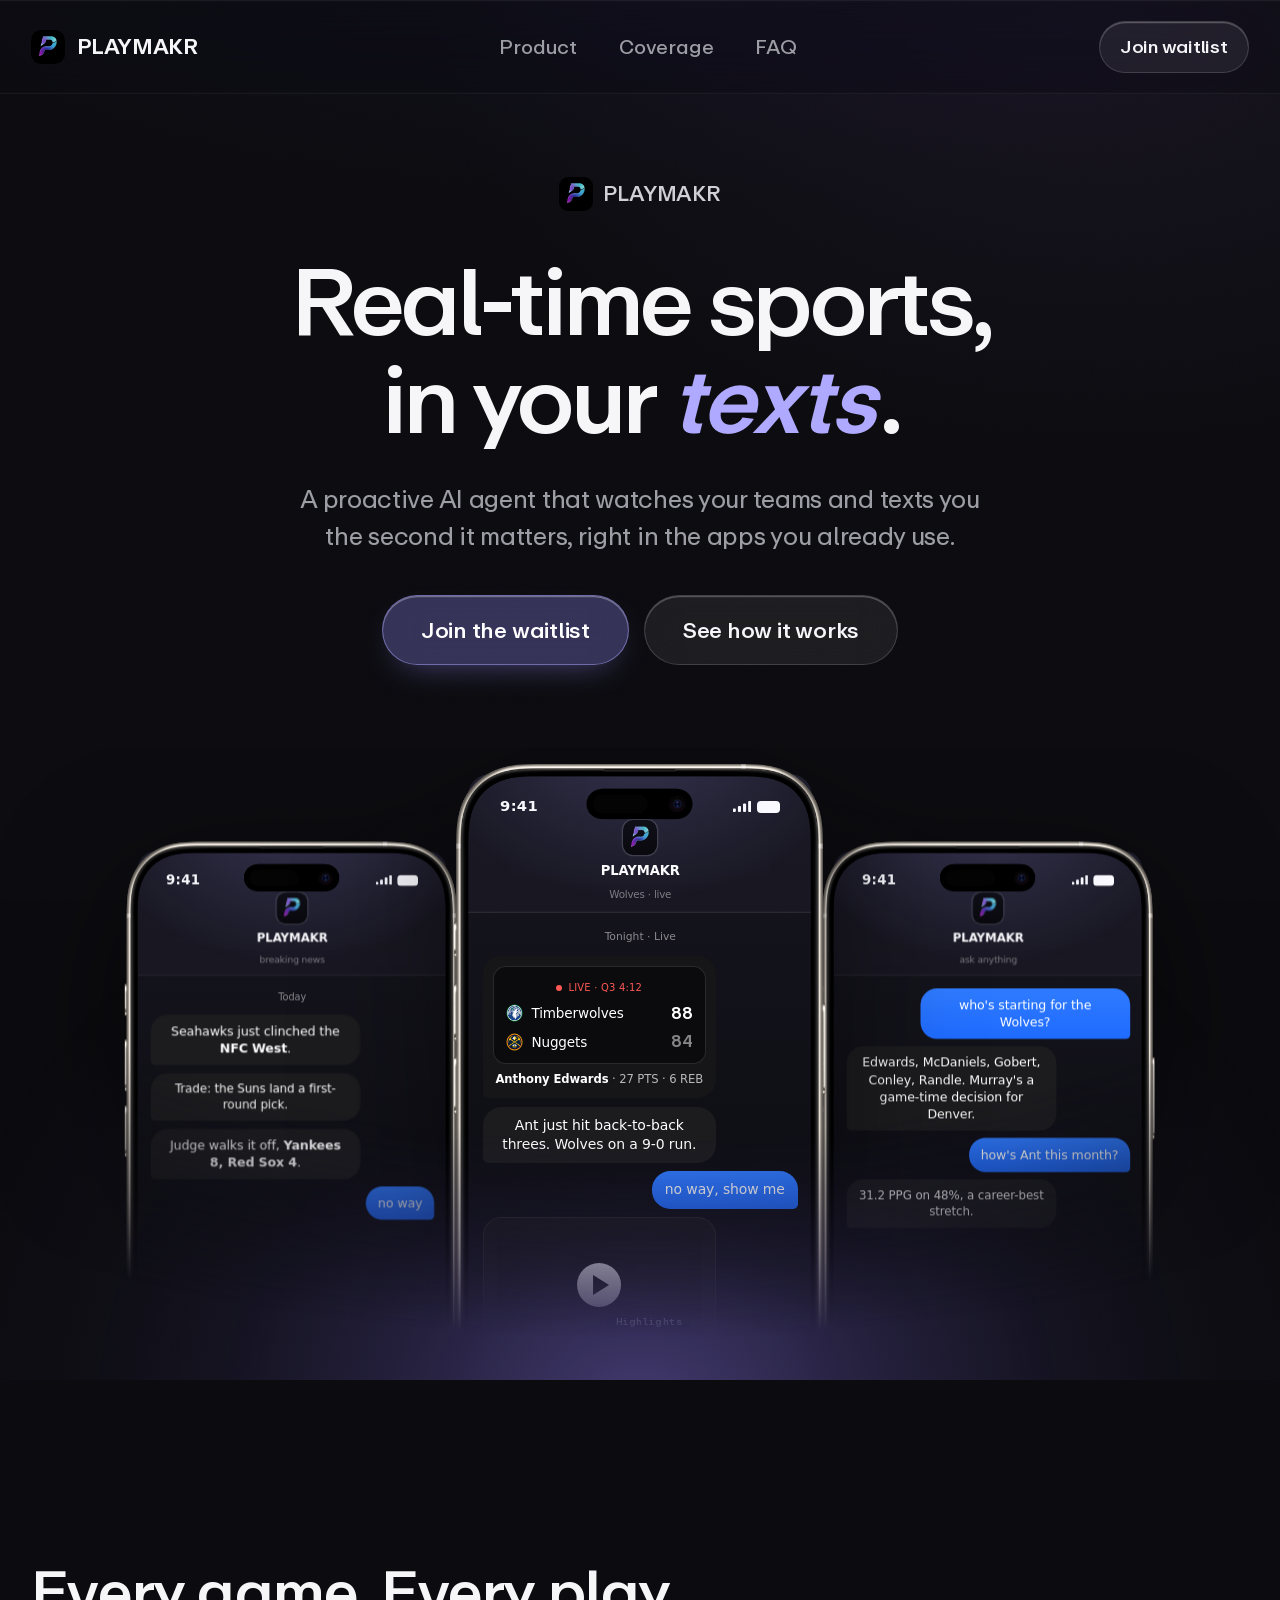
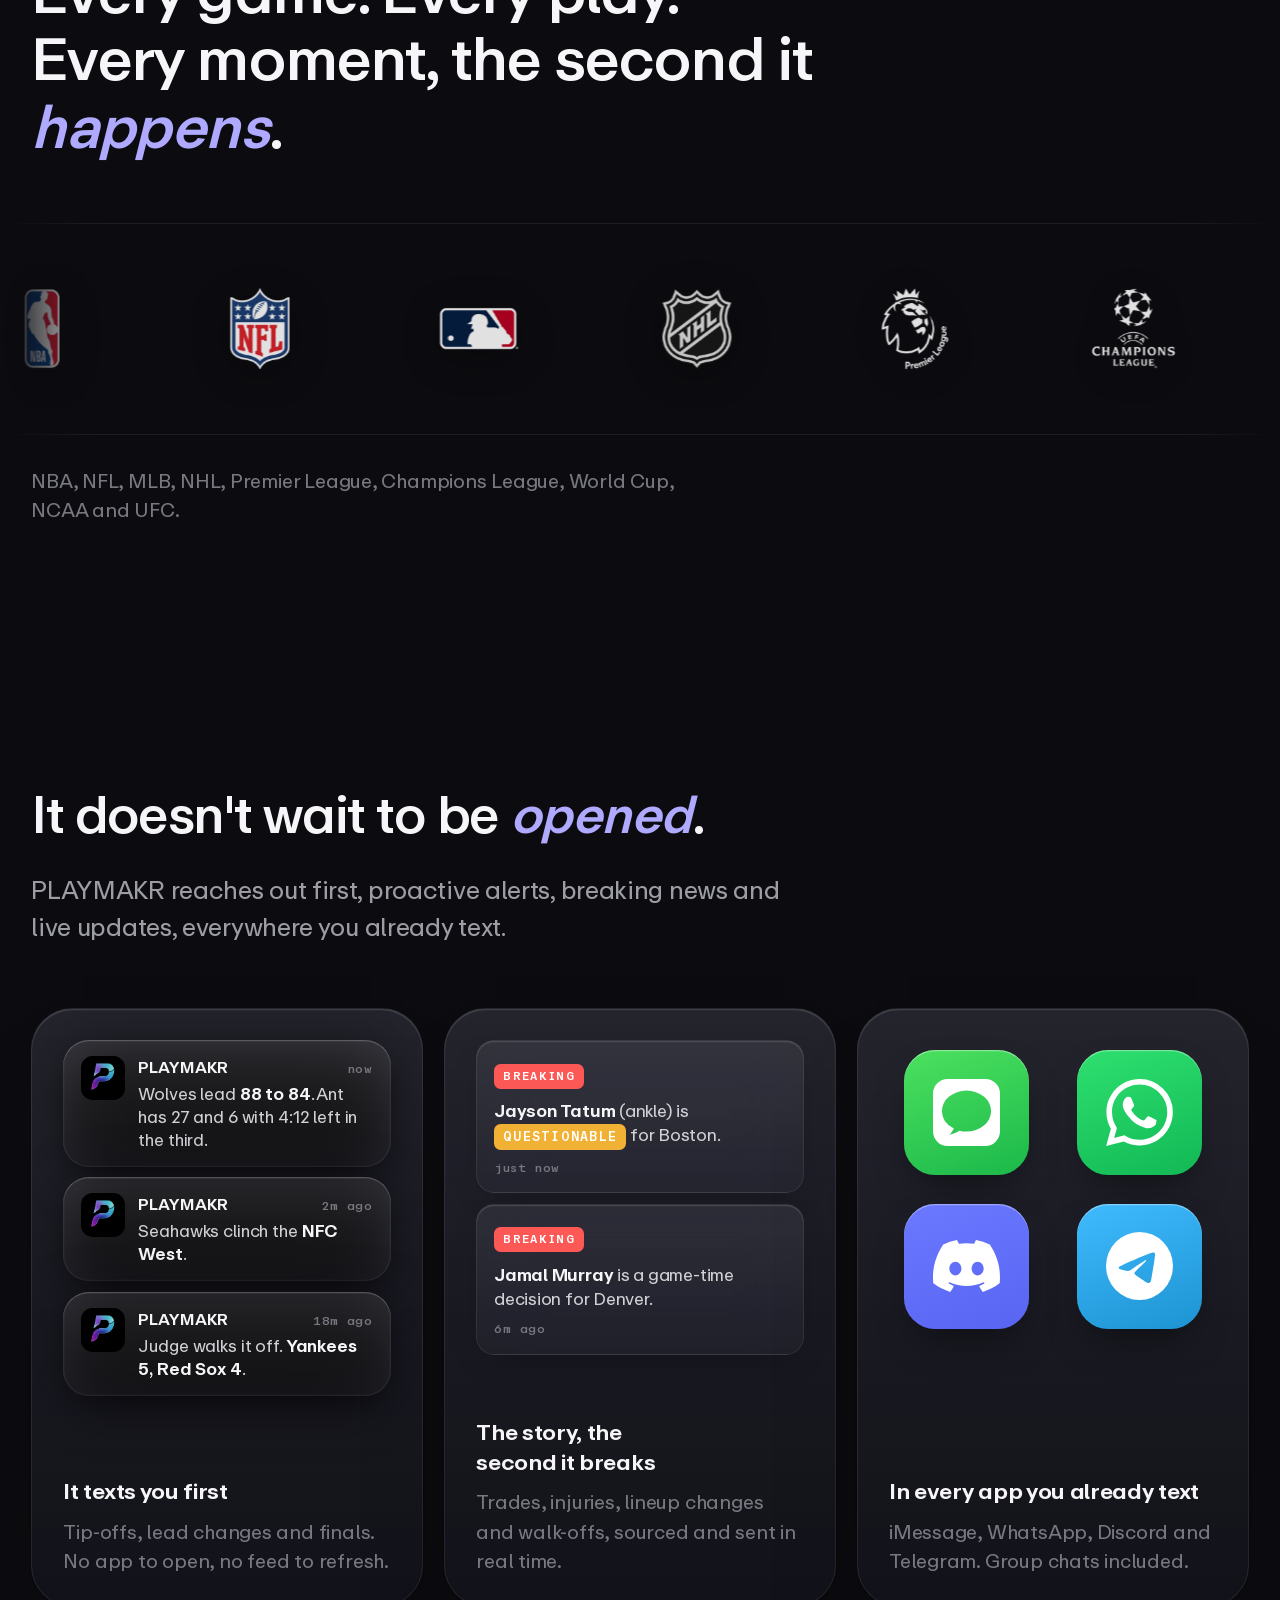
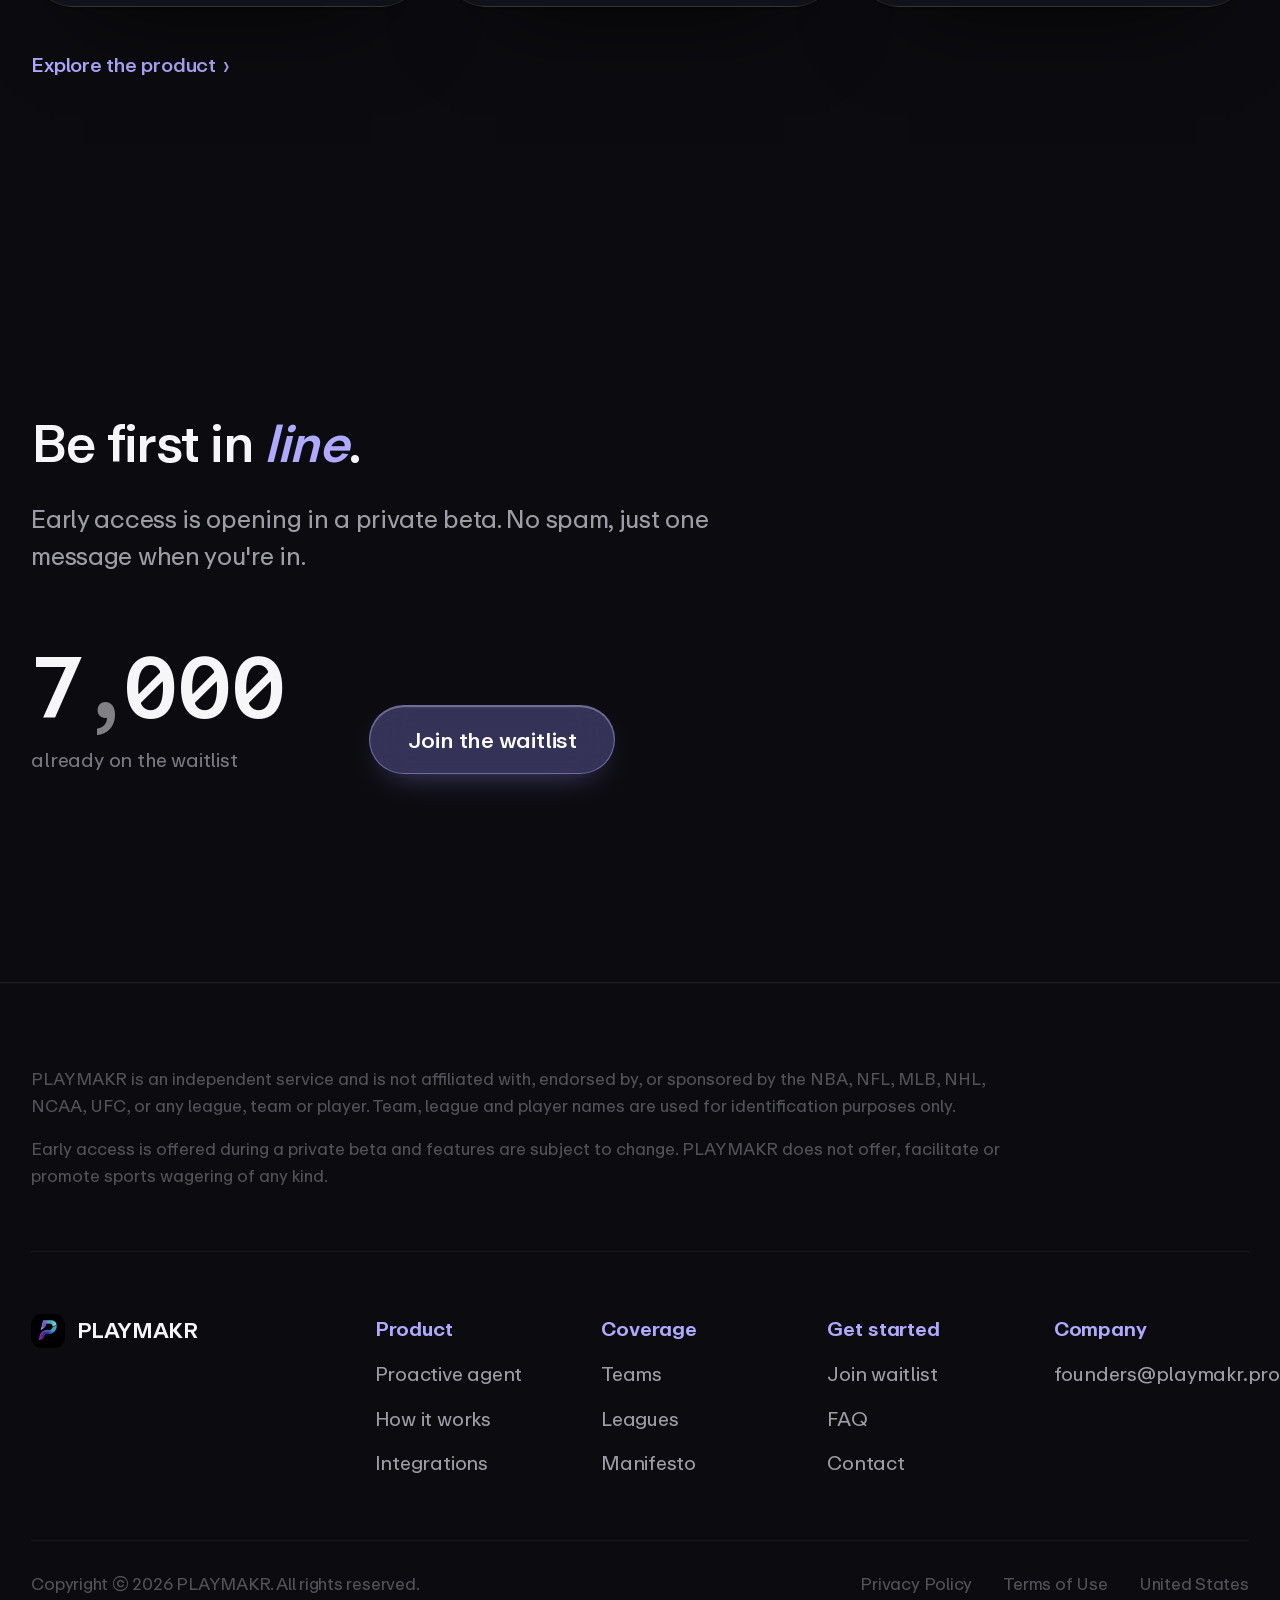
==== commit 4f7e2797: "Make waitlist counter real and live Replace the fabricated counter (hardcoded 7000 + simulated joins" ====
--- a/index.html
+++ b/index.html
@@ -11,8 +11,8 @@
 	<meta name="theme-color" content="#08070b" />
 	<link rel="icon" type="image/png" sizes="48x48" href="assets/images/favicon-32.png" />
 	<link rel="apple-touch-icon" href="assets/images/apple-touch-icon.png" />
-	<link rel="stylesheet" href="styles.css?v=28" />
-	<link rel="stylesheet" href="css/pages/index.css?v=28" />
+	<link rel="stylesheet" href="styles.css?v=29" />
+	<link rel="stylesheet" href="css/pages/index.css?v=29" />
 </head>
 <body>
 	<div id="field" aria-hidden="true"></div>
@@ -337,6 +337,6 @@
 		</div>
 	</footer>
 
-	<script src="app.js?v=28"></script>
+	<script src="app.js?v=29"></script>
 </body>
 </html>
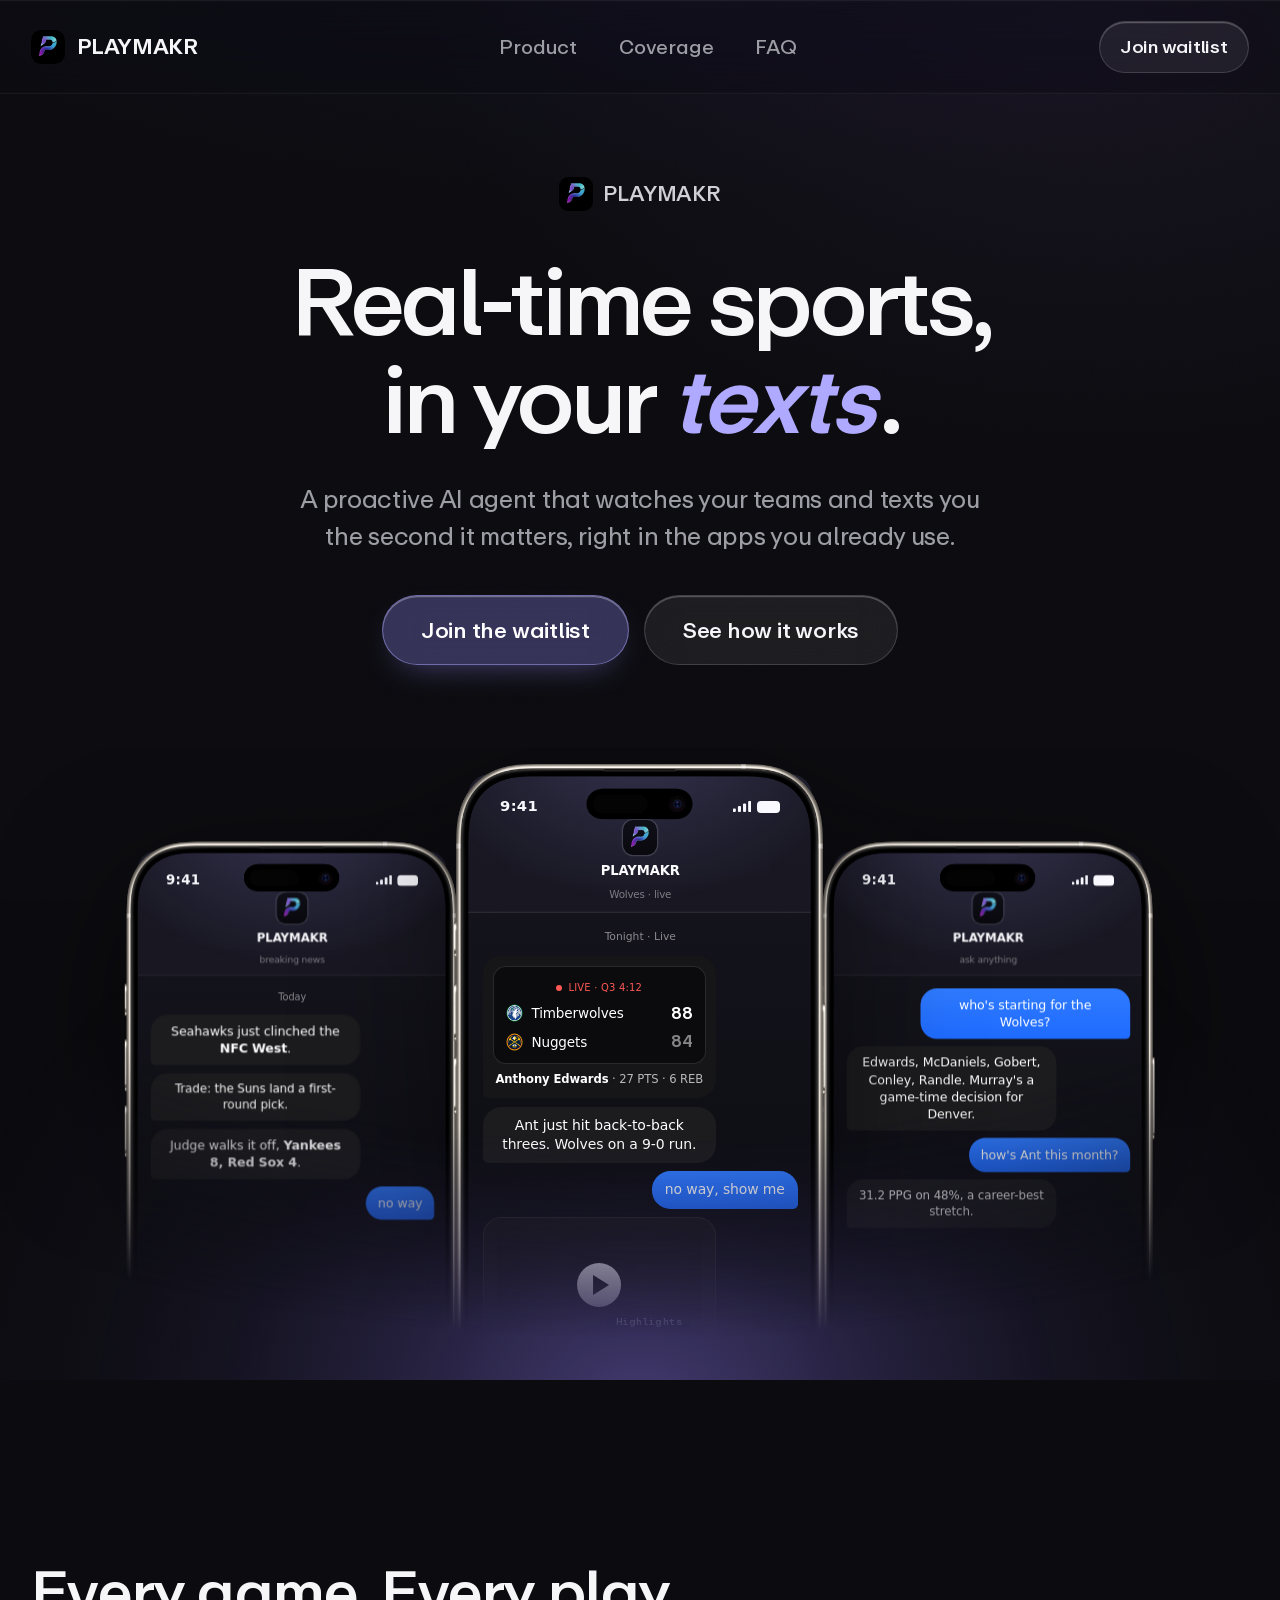
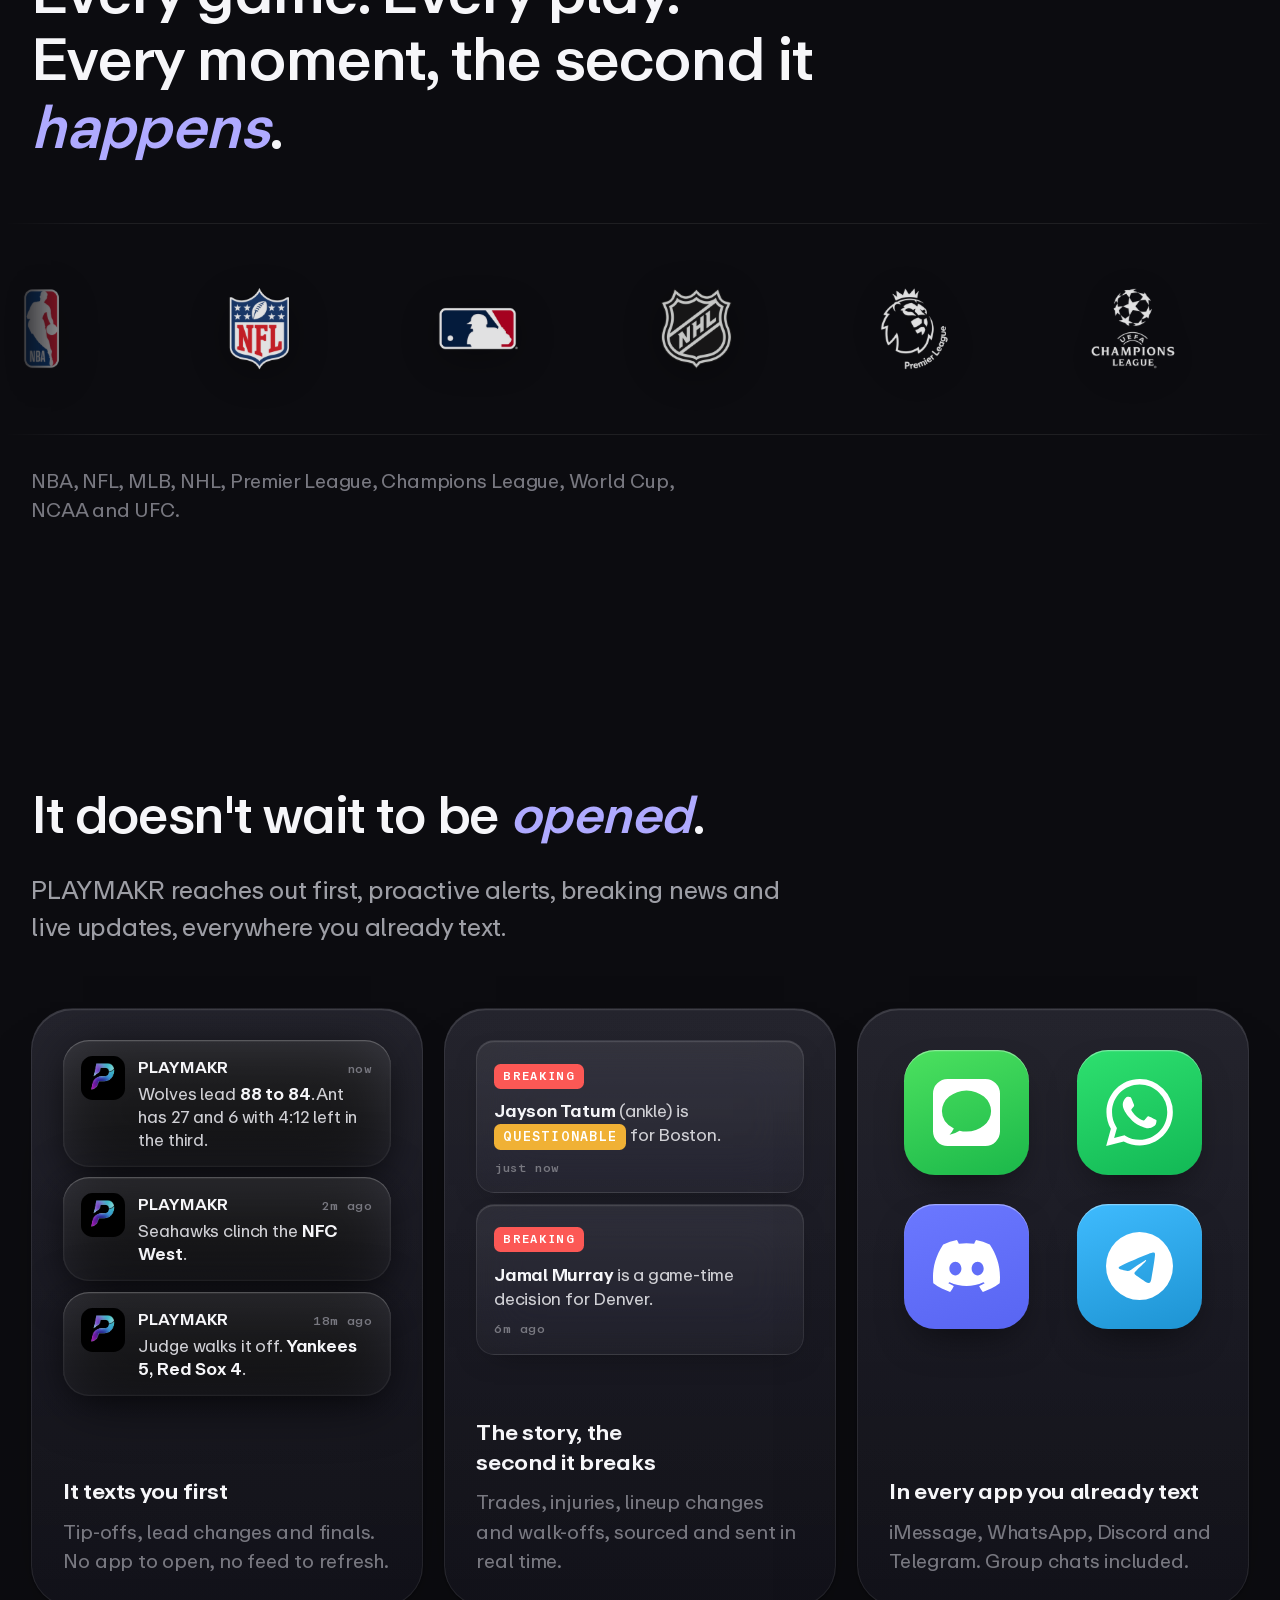
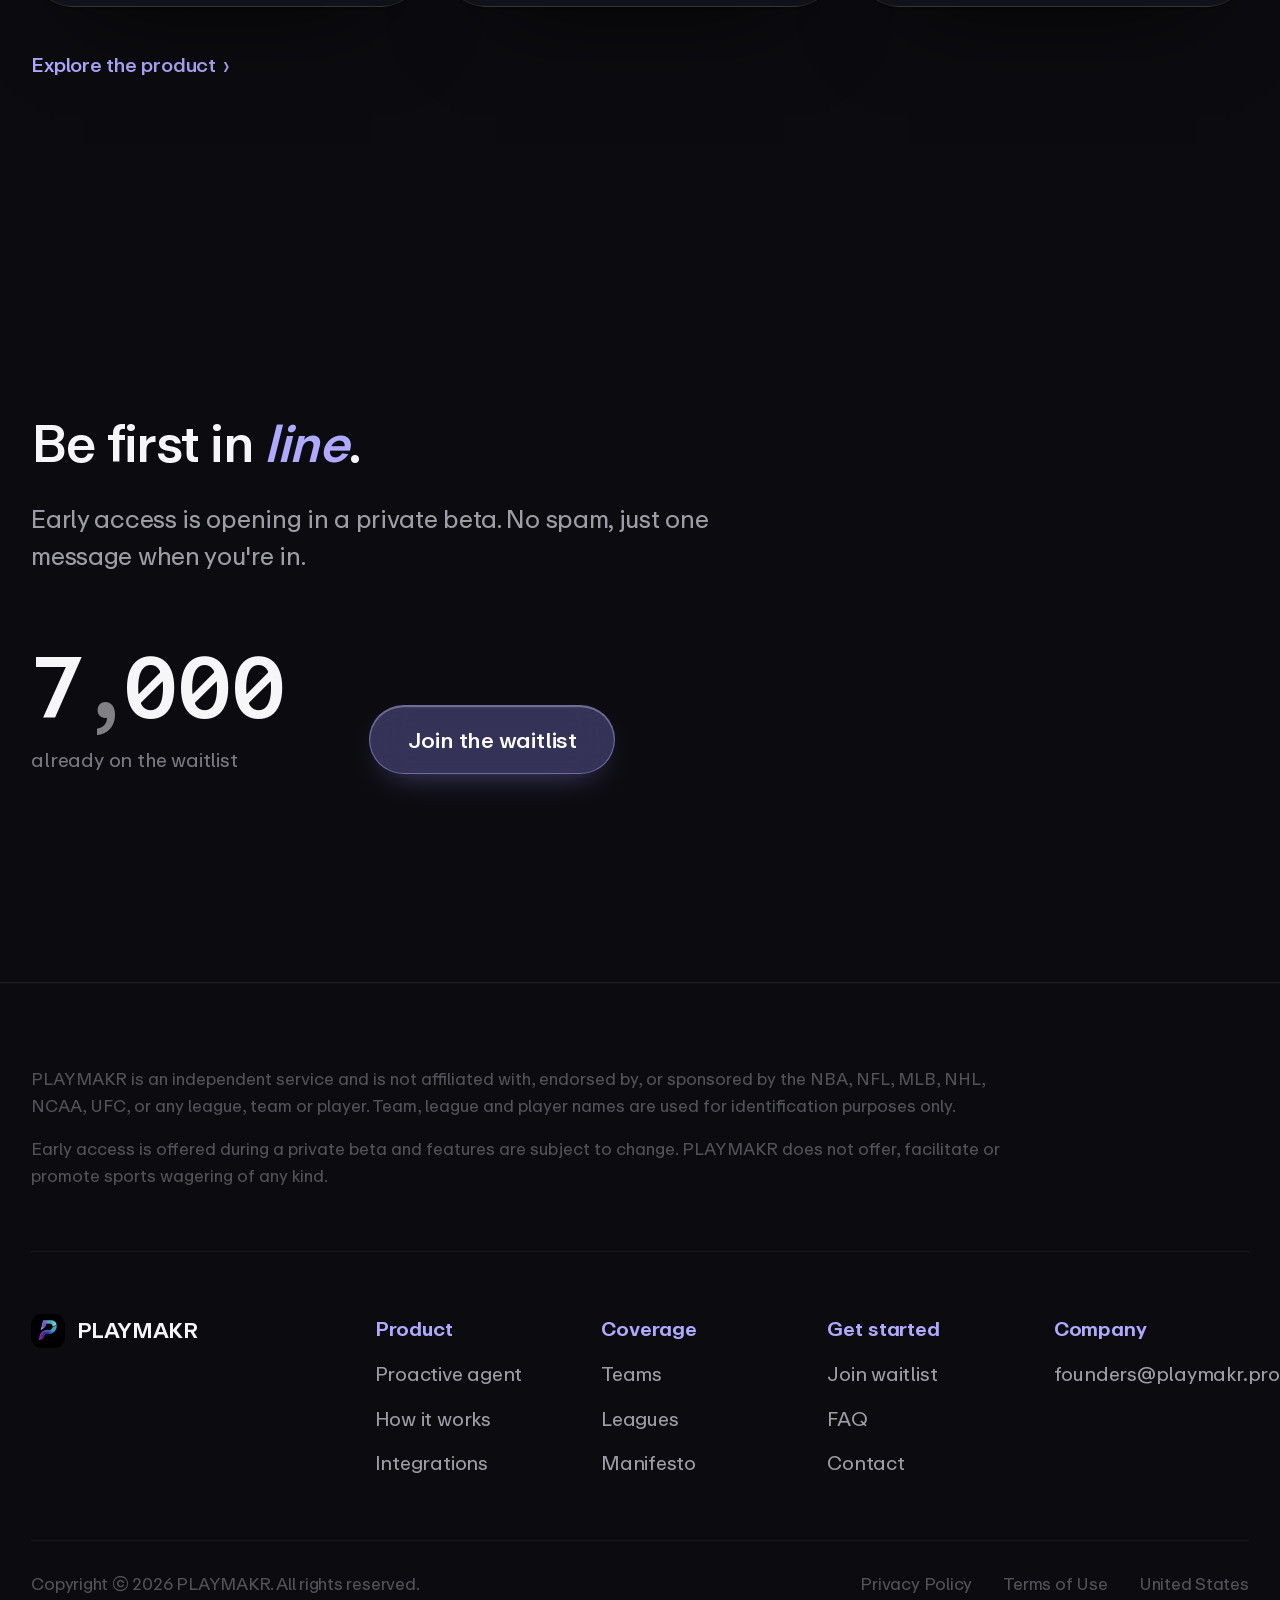
==== commit 70ab4779: "Mobile: fix oversized/cramped hero + graphics - Scope the 130% zoom to real desktop pointers only (h" ====
--- a/index.html
+++ b/index.html
@@ -11,8 +11,8 @@
 	<meta name="theme-color" content="#08070b" />
 	<link rel="icon" type="image/png" sizes="48x48" href="assets/images/favicon-32.png" />
 	<link rel="apple-touch-icon" href="assets/images/apple-touch-icon.png" />
-	<link rel="stylesheet" href="styles.css?v=29" />
-	<link rel="stylesheet" href="css/pages/index.css?v=29" />
+	<link rel="stylesheet" href="styles.css?v=30" />
+	<link rel="stylesheet" href="css/pages/index.css?v=30" />
 </head>
 <body>
 	<div id="field" aria-hidden="true"></div>
@@ -337,6 +337,6 @@
 		</div>
 	</footer>
 
-	<script src="app.js?v=29"></script>
+	<script src="app.js?v=30"></script>
 </body>
 </html>
--- a/styles.css
+++ b/styles.css
@@ -145,14 +145,18 @@
 *,*::before,*::after{box-sizing:border-box}
 *{margin:0}
 html{
-	/* Render the whole site as if the browser were zoomed to 130% — the scale
-	   the design was dialled in at. Reflows like real browser zoom (not a
-	   transform), so layout stays crisp. */
-	zoom:1.3;
 	-webkit-text-size-adjust:100%;
 	scroll-behavior:smooth;
 	overflow-x:clip;
 	color-scheme:dark;
+}
+/* Render at 130% — the scale the desktop design was dialled in at — but ONLY on
+   real pointer/desktop devices. On phones and touch, 130% zoom shrinks the
+   effective viewport and oversizes the mockup + graphics, so those stay at their
+   natural, mobile-tuned scale. (hover+fine excludes touch, and never oscillates
+   like a width-based guard would.) */
+@media (hover: hover) and (pointer: fine){
+	html{ zoom:1.3; }
 }
 body{
 	font-family:var(--font-body);
@@ -536,6 +540,18 @@
 @media(max-width:900px){
 	.hero{grid-template-columns:1fr;gap:var(--s-8);padding-block:calc(var(--nav-h) + 48px) var(--s-8)}
 	.hero__copy{max-width:none}
+	/* Give the single (tall) mockup a taller stage so it reads as a phone rising
+	   out of the fold, not a clipped stub. */
+	.hero--center .hero__stage{margin-top:var(--s-6)}
+	.hero--center .t-sub{margin-top:var(--s-4)}
+	.hero--center .hero__cta{margin-top:var(--s-5)}
+}
+@media(max-width:560px){
+	/* the headline's desktop min (2.75rem) overflows a phone — scale it to width */
+	.hero--center .t-hero{font-size:clamp(1.95rem,8.4vw,2.9rem)}
+	.hero--center .t-sub{font-size:1rem;max-width:34ch}
+	.hero__stage{height:clamp(390px,112vw,520px)}
+	.hero__cta .btn{flex:1 1 auto;justify-content:center}
 }
 
 /* --------------------------------------------------------------------------
@@ -670,7 +686,8 @@
 .phones .rphone--right{order:3;margin-left:-4%}
 @media(max-width:900px){
 	.phones .rphone--side{display:none}
-	.phones .rphone--center{margin:0;width:clamp(270px,80vw,360px)}
+	.phones .rphone--center{margin:0;width:clamp(270px,76vw,340px)}
+	.hero__stage{height:clamp(380px,64vw,560px)}
 }
 
 /* --------------------------------------------------------------------------
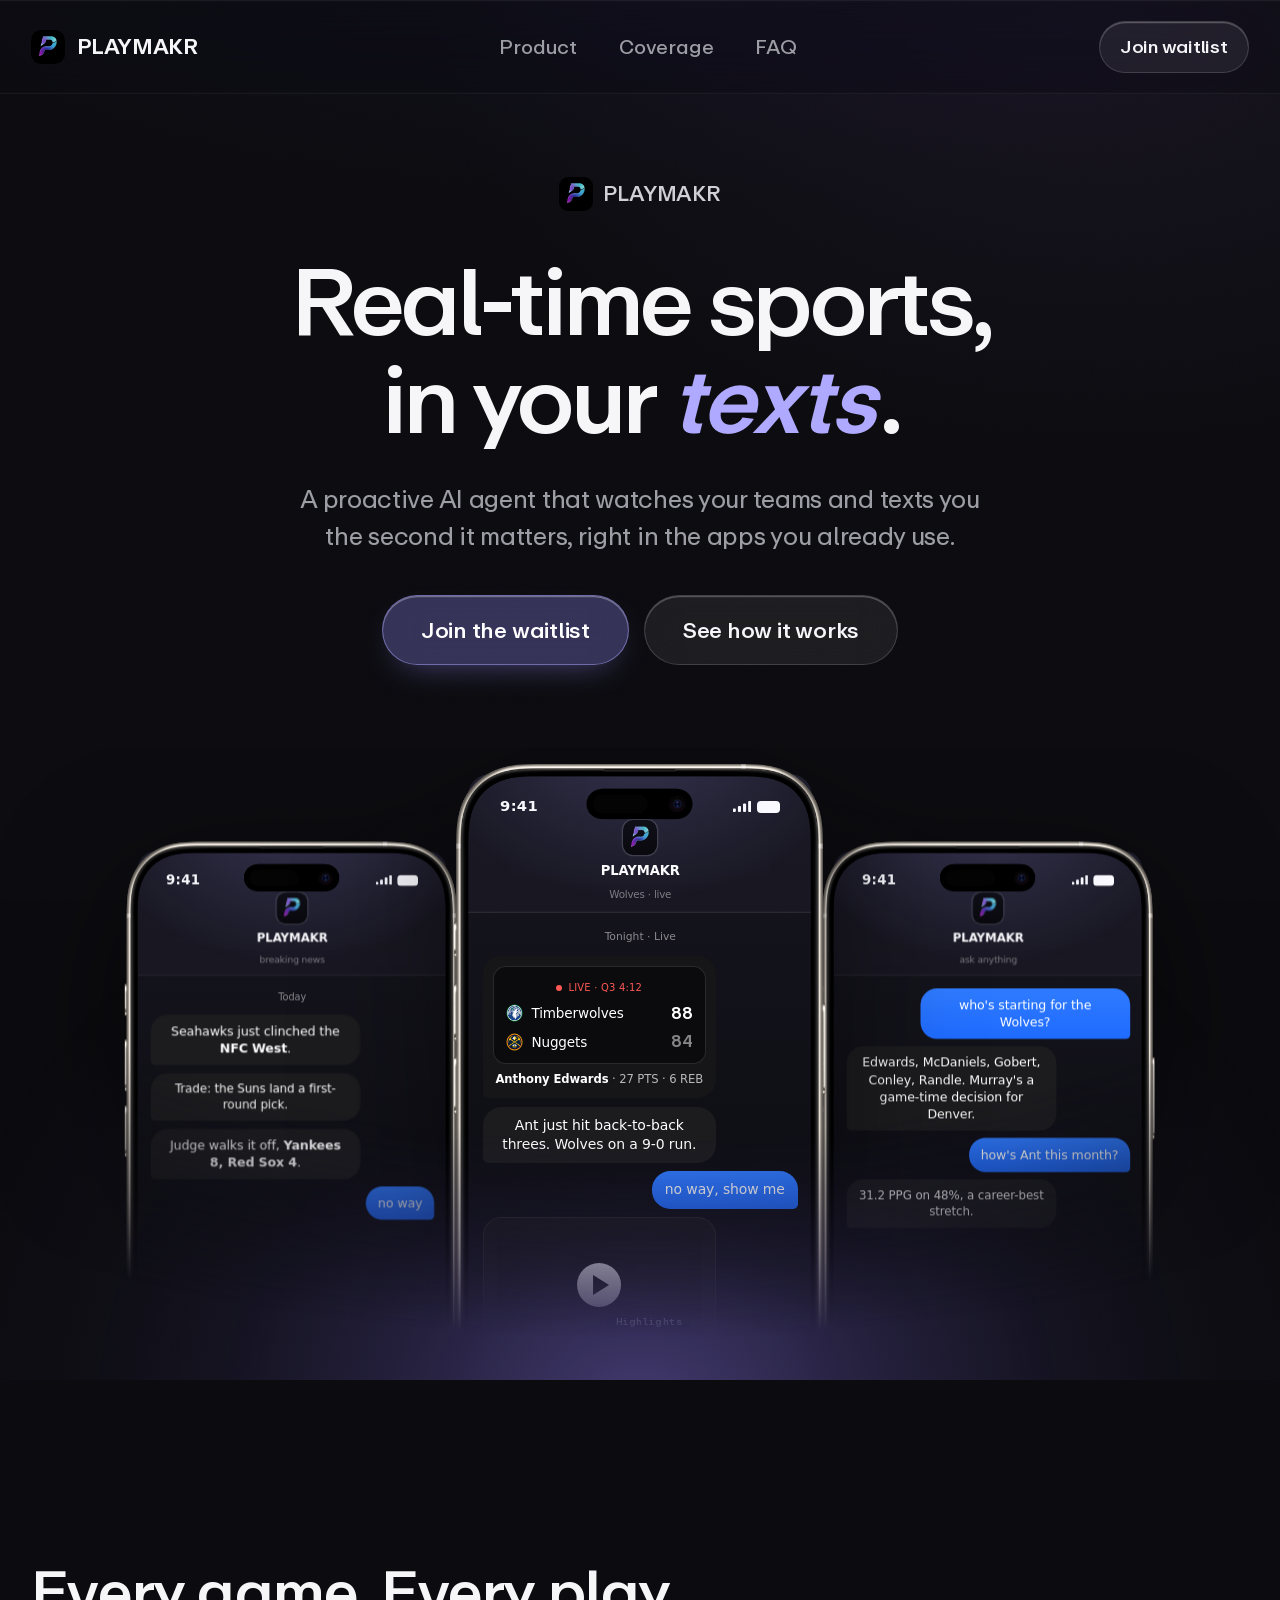
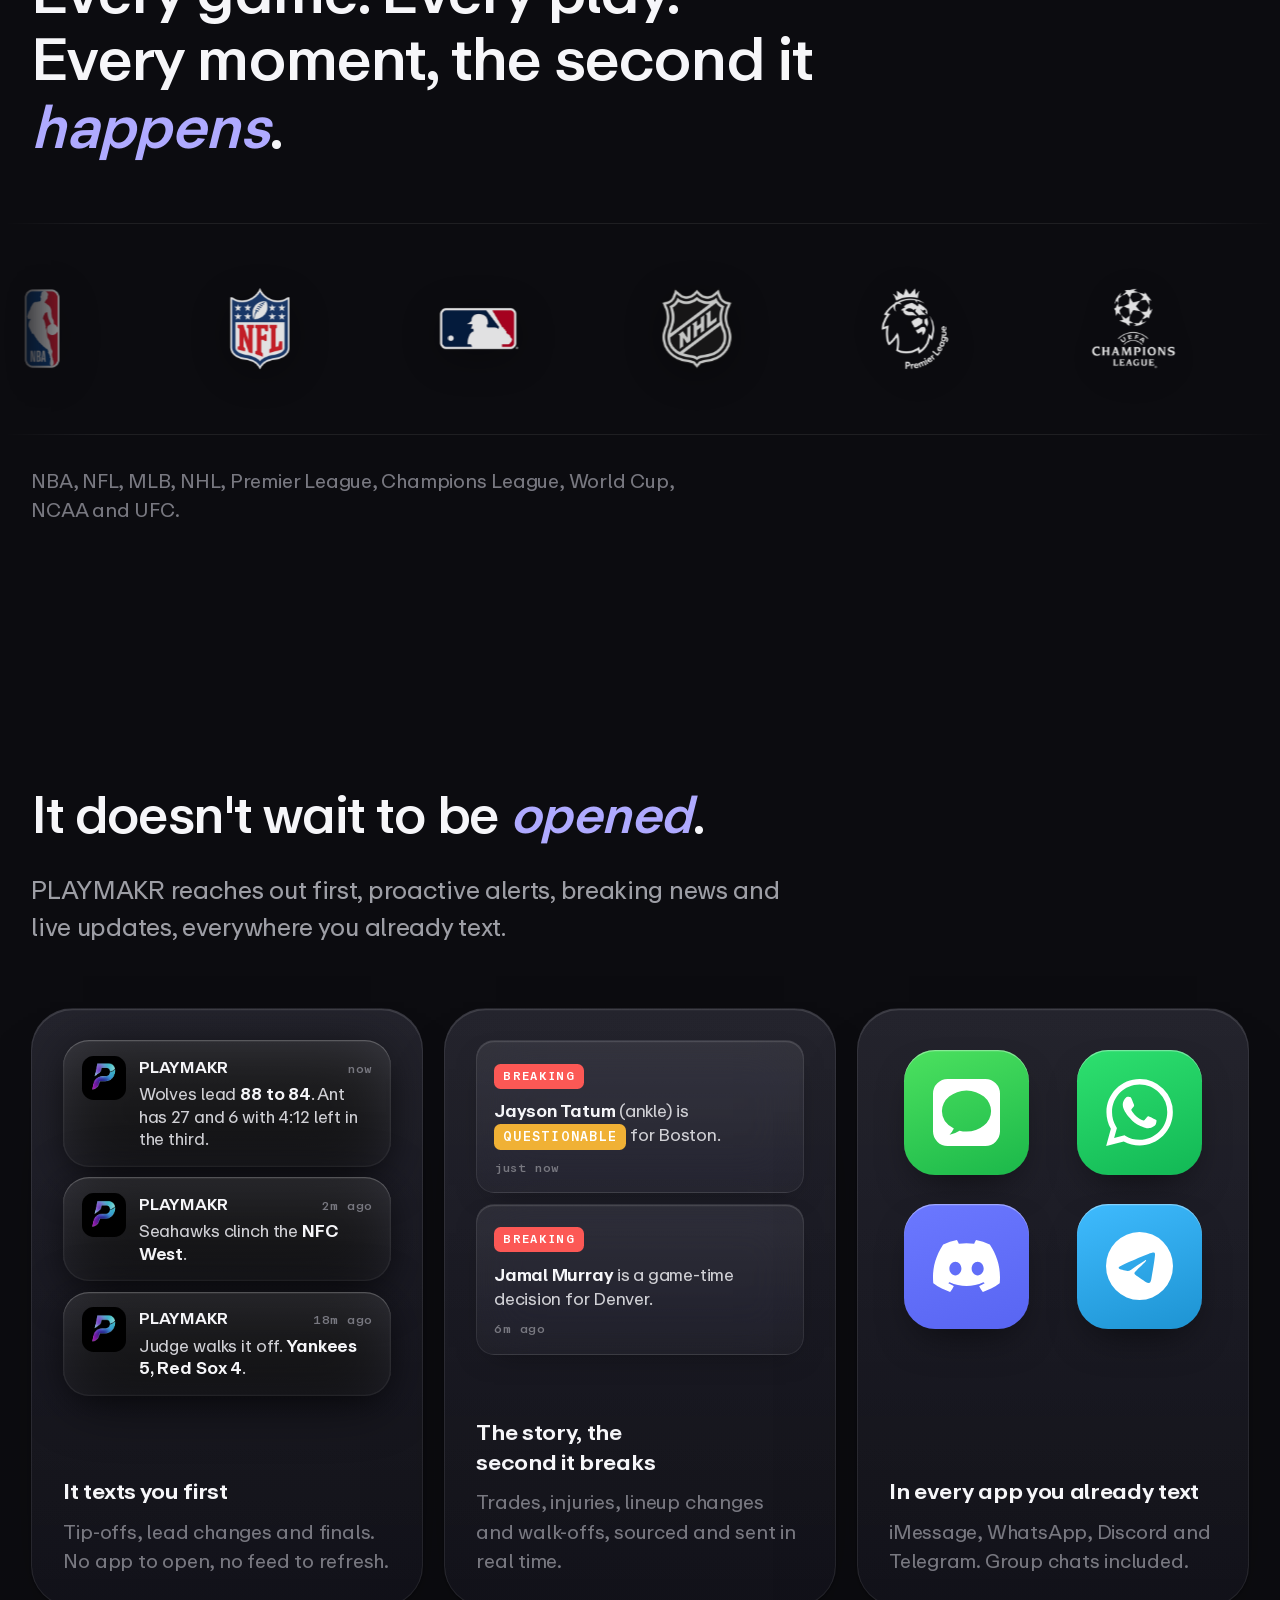
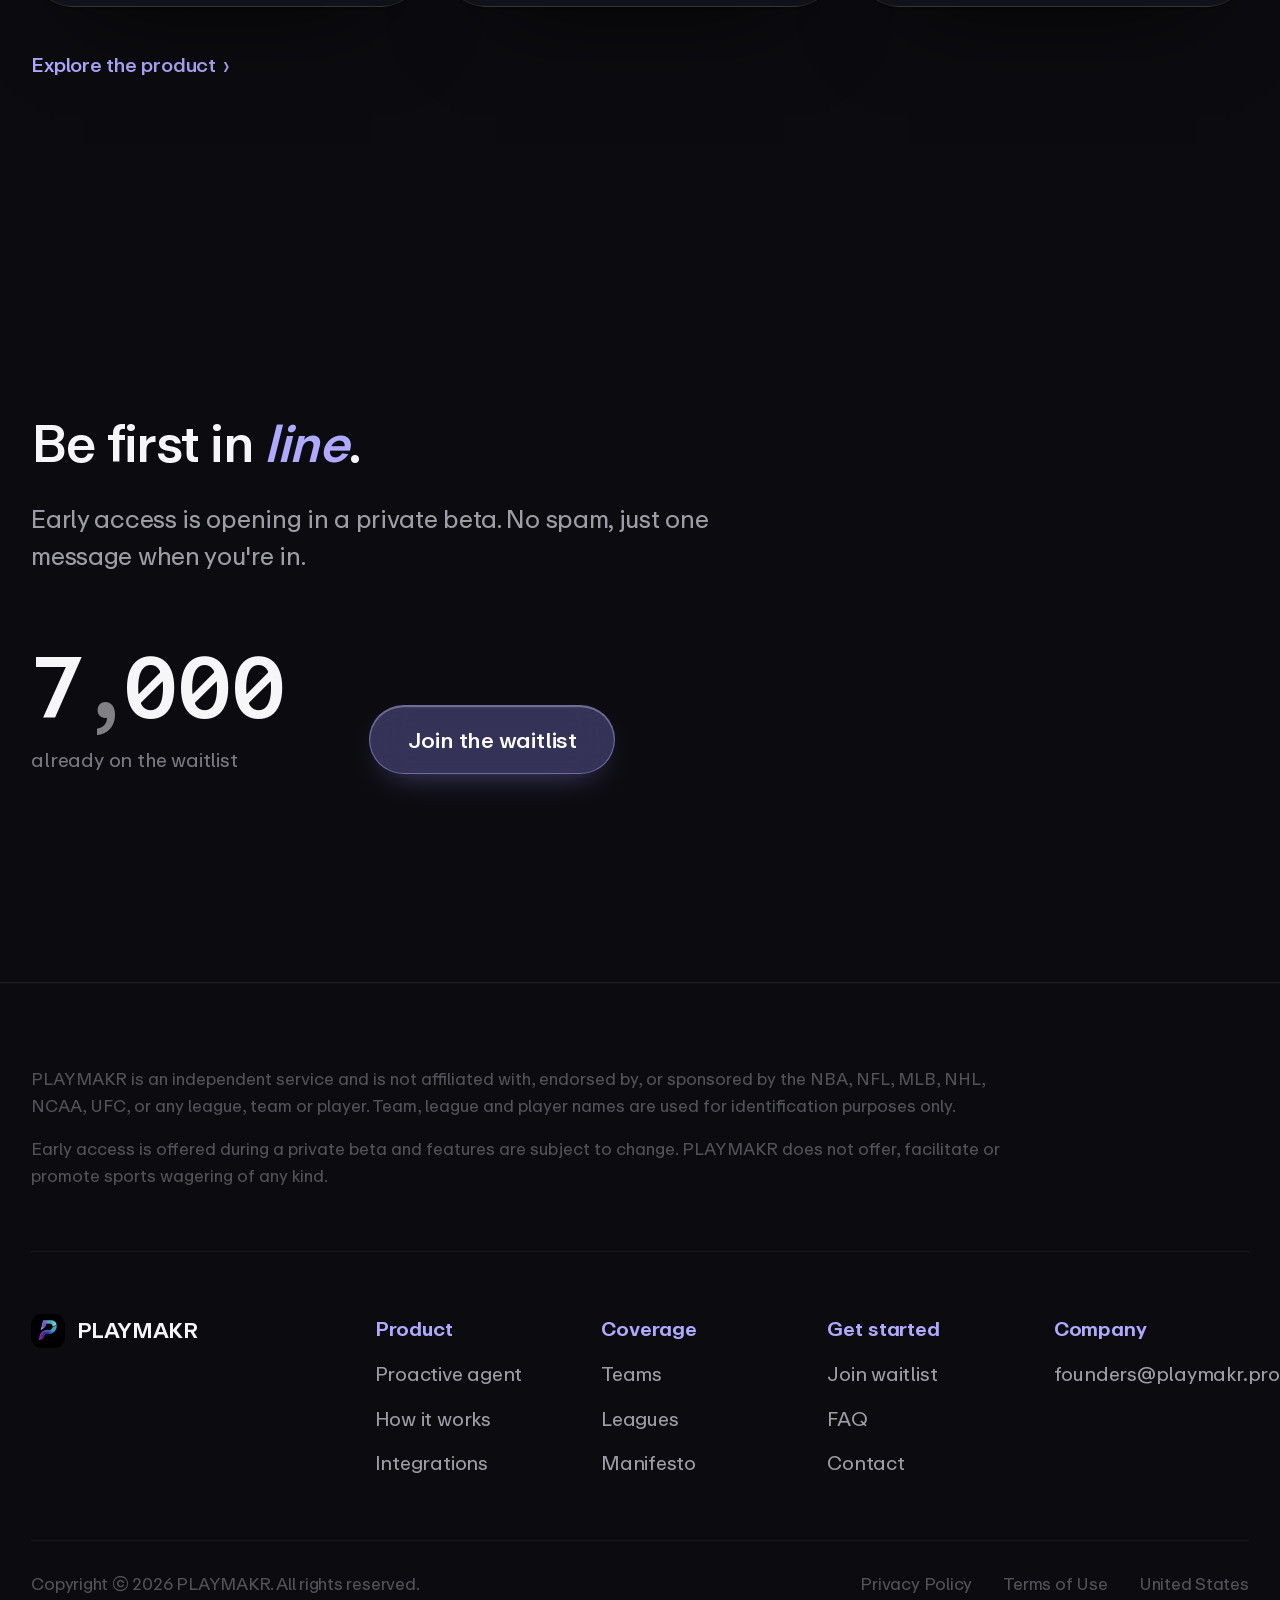
==== commit d18ca0d5: "Smooth graphic reveals + show the full mockup on mobile - Replace the pop-in entrances (spring overs" ====
--- a/index.html
+++ b/index.html
@@ -11,8 +11,8 @@
 	<meta name="theme-color" content="#08070b" />
 	<link rel="icon" type="image/png" sizes="48x48" href="assets/images/favicon-32.png" />
 	<link rel="apple-touch-icon" href="assets/images/apple-touch-icon.png" />
-	<link rel="stylesheet" href="styles.css?v=30" />
-	<link rel="stylesheet" href="css/pages/index.css?v=30" />
+	<link rel="stylesheet" href="styles.css?v=31" />
+	<link rel="stylesheet" href="css/pages/index.css?v=31" />
 </head>
 <body>
 	<div id="field" aria-hidden="true"></div>
@@ -337,6 +337,6 @@
 		</div>
 	</footer>
 
-	<script src="app.js?v=30"></script>
+	<script src="app.js?v=31"></script>
 </body>
 </html>
--- a/styles.css
+++ b/styles.css
@@ -550,7 +550,8 @@
 	/* the headline's desktop min (2.75rem) overflows a phone — scale it to width */
 	.hero--center .t-hero{font-size:clamp(1.95rem,8.4vw,2.9rem)}
 	.hero--center .t-sub{font-size:1rem;max-width:34ch}
-	.hero__stage{height:clamp(390px,112vw,520px)}
+	.phones .rphone--center{width:clamp(248px,72vw,300px)}
+	.hero__stage{height:clamp(440px,128vw,560px)}
 	.hero__cta .btn{flex:1 1 auto;justify-content:center}
 }
 
@@ -686,8 +687,9 @@
 .phones .rphone--right{order:3;margin-left:-4%}
 @media(max-width:900px){
 	.phones .rphone--side{display:none}
-	.phones .rphone--center{margin:0;width:clamp(270px,76vw,340px)}
-	.hero__stage{height:clamp(380px,64vw,560px)}
+	.phones .rphone--center{margin:0;width:clamp(260px,66vw,330px)}
+	/* tall enough that almost the whole phone shows (it was clipping to ~half) */
+	.hero__stage{height:clamp(440px,74vw,620px)}
 }
 
 /* --------------------------------------------------------------------------
@@ -872,12 +874,12 @@
 
 .js [data-thread] .b{opacity:0}
 .js [data-thread] .b.is-settled{opacity:1}
-.js [data-thread] .b.msg-in{opacity:1;animation:bubble-in 380ms var(--ease-spring) both}
-.js [data-thread] .b--out.msg-in{animation:bubble-in 300ms var(--ease-spring) both;transform-origin:right bottom}
+.js [data-thread] .b.msg-in{opacity:1;animation:bubble-in 460ms var(--ease-expo) both}
+.js [data-thread] .b--out.msg-in{animation:bubble-in 420ms var(--ease-expo) both;transform-origin:right bottom}
 .js [data-thread] .b--in.msg-in{transform-origin:left bottom}
 @keyframes bubble-in{
-	from{opacity:0;transform:scale(.86) translateY(14px)}
-	to{opacity:1;transform:scale(1) translateY(0)}
+	from{opacity:0;transform:translateY(12px)}
+	to{opacity:1;transform:translateY(0)}
 }
 [data-thread] .b.is-flip,
 [data-thread] .typing.is-flip{transition:transform 380ms var(--ease-spring)}
@@ -1031,17 +1033,20 @@
 /* no coloured state outlines — the card stays a clean neutral glass */
 
 .js .notif[data-notif]{opacity:0}
-.js .notif[data-notif].is-in{opacity:1;animation:notif-in 520ms var(--ease-spring) both}
+/* Smooth fade + gentle rise (no spring overshoot, no drop-from-above pop). */
+.js .notif[data-notif].is-in{opacity:1;animation:notif-in 660ms var(--ease-expo) both}
+/* a soft cascade down a stack of notifications */
+.js .home-notifs .notif[data-notif]:nth-child(2).is-in{animation-delay:.1s}
+.js .home-notifs .notif[data-notif]:nth-child(3).is-in{animation-delay:.2s}
 .js .notif[data-notif] .notif__shadow{opacity:0}
-.js .notif[data-notif].is-in .notif__shadow{animation:notif-shadow 520ms var(--ease-spring) 40ms both}
+.js .notif[data-notif].is-in .notif__shadow{animation:notif-shadow 660ms var(--ease-expo) 60ms both}
 @keyframes notif-in{
-	0%{opacity:0;transform:translate3d(0,-120%,0) scale(.94)}
-	40%{opacity:1}
-	100%{opacity:1;transform:translate3d(0,0,0) scale(1)}
+	from{opacity:0;transform:translate3d(0,20px,0)}
+	to{opacity:1;transform:translate3d(0,0,0)}
 }
 @keyframes notif-shadow{
-	0%{opacity:0;transform:translate3d(0,-120%,0) scale(.94)}
-	100%{opacity:1;transform:translate3d(0,0,0) scale(1)}
+	from{opacity:0}
+	to{opacity:1}
 }
 
 /* --------------------------------------------------------------------------
@@ -1508,9 +1513,9 @@
 
 /* cards spring up, staggered */
 .js .feature__art .uicard,.js .feature__art .imsg{opacity:0}
-.js .feature__art.is-in .uicard,.js .feature__art.is-in .imsg{animation:art-rise 620ms var(--ease-spring) both}
-.js .feature__art.is-in .uicard--pop{animation-delay:.14s}
-@keyframes art-rise{from{opacity:0;transform:translateY(28px) scale(.94)}to{opacity:1;transform:none}}
+.js .feature__art.is-in .uicard,.js .feature__art.is-in .imsg{animation:art-rise 720ms var(--ease-expo) both}
+.js .feature__art.is-in .uicard--pop{animation-delay:.16s}
+@keyframes art-rise{from{opacity:0;transform:translateY(22px)}to{opacity:1;transform:none}}
 .no-motion .feature__art .uicard{opacity:1;animation:none}
 
 /* win bar fills from the left */
@@ -1534,10 +1539,13 @@
 .feature__art.is-in .recap__list li:nth-child(3){animation-delay:.32s}
 @keyframes bullet-in{from{opacity:0;transform:translateX(-8px)}to{opacity:1;transform:none}}
 
-/* integration logos pop in, staggered, then keep floating */
+/* integration logos fade + rise in a soft stagger, then keep floating */
 .feature__art .integ__logo{opacity:0}
-.feature__art.is-in .integ__logo{opacity:1;animation:logo-pop 560ms var(--ease-spring) both,float-y 6s var(--ease-hover) infinite alternate 560ms}
-@keyframes logo-pop{from{opacity:0;transform:scale(.4)}to{opacity:1;transform:none}}
+.feature__art.is-in .integ__logo{opacity:1;animation:logo-pop 640ms var(--ease-expo) both,float-y 6s var(--ease-hover) infinite alternate 640ms}
+.feature__art.is-in .integ__logo:nth-child(2){animation-delay:.08s,.72s}
+.feature__art.is-in .integ__logo:nth-child(3){animation-delay:.16s,.8s}
+.feature__art.is-in .integ__logo:nth-child(4){animation-delay:.24s,.88s}
+@keyframes logo-pop{from{opacity:0;transform:translateY(14px)}to{opacity:1;transform:none}}
 .no-motion .feature__art .integ__logo{opacity:1;animation:none}
 
 /* --------------------------------------------------------------------------
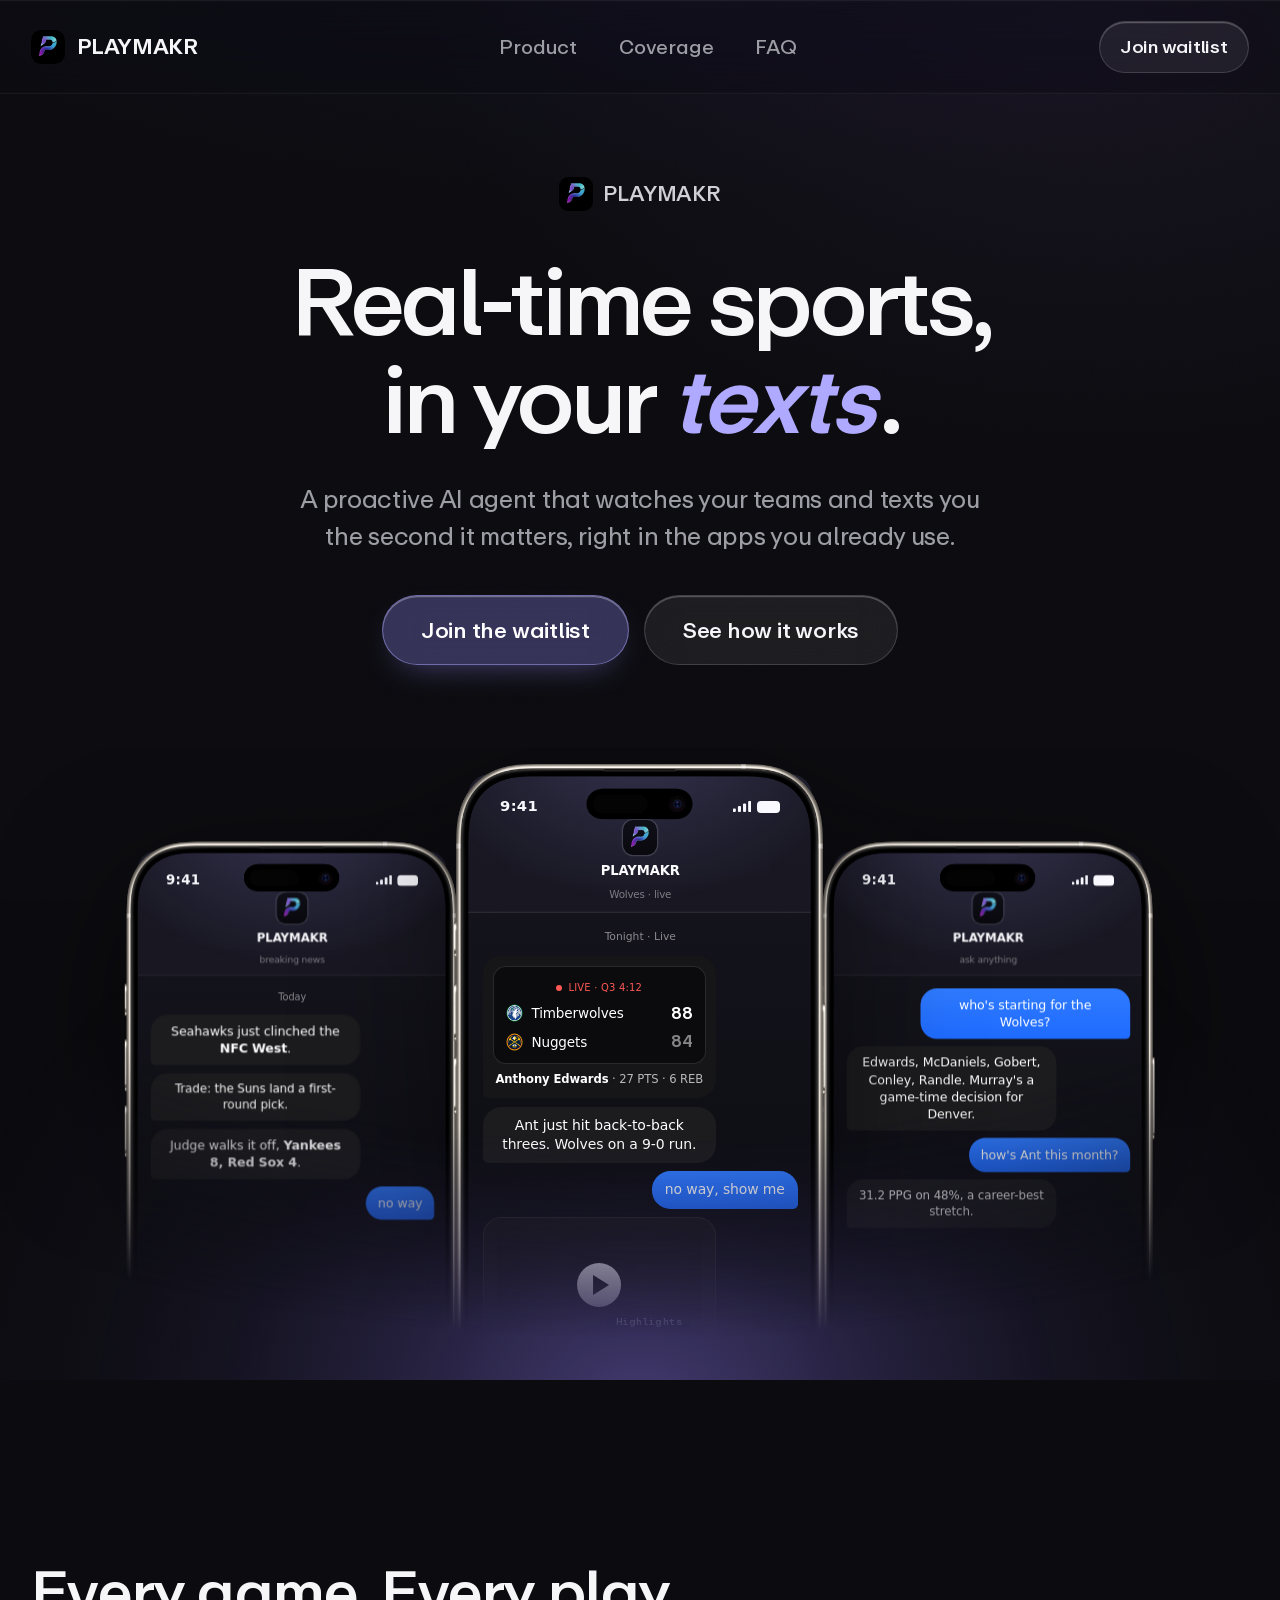
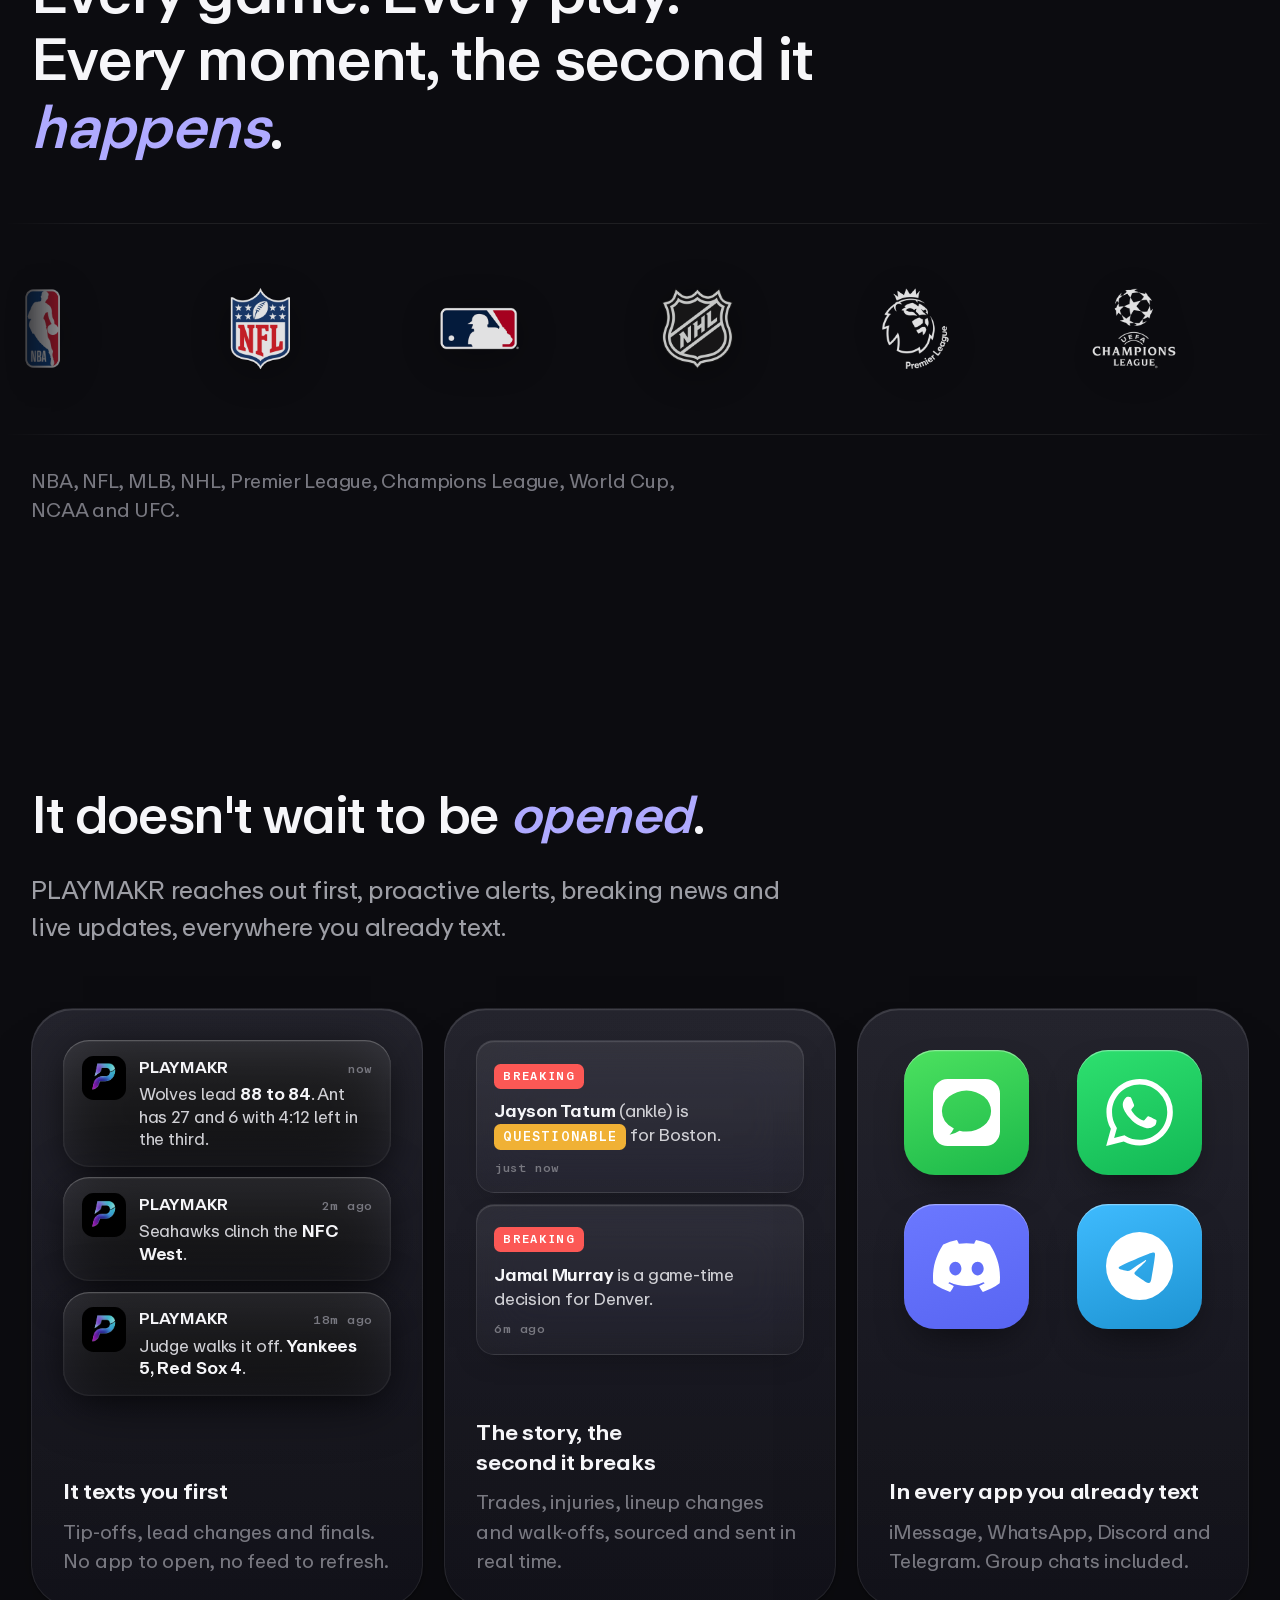
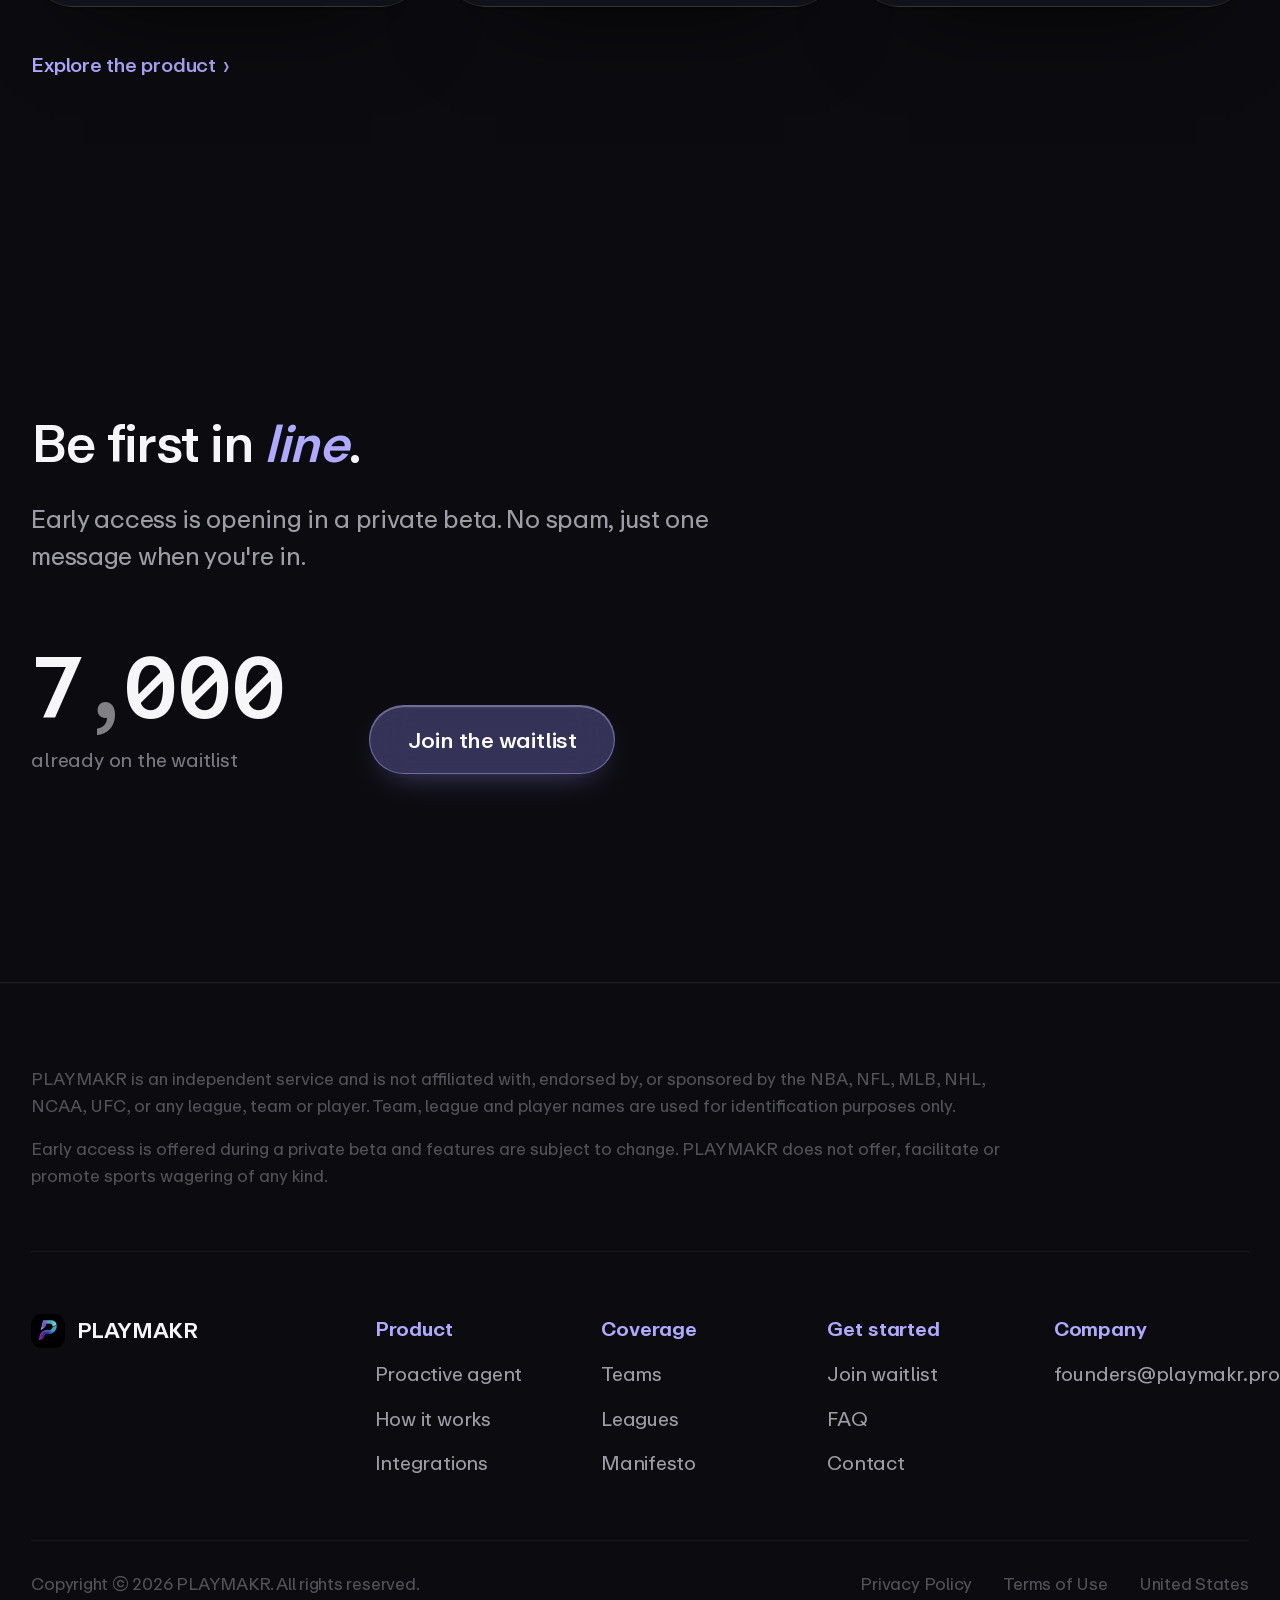
==== commit b1453572: "Mobile hero: swipeable phone carousel (aave-style) + lighter fade - On phones the three mockups now " ====
--- a/index.html
+++ b/index.html
@@ -11,8 +11,8 @@
 	<meta name="theme-color" content="#08070b" />
 	<link rel="icon" type="image/png" sizes="48x48" href="assets/images/favicon-32.png" />
 	<link rel="apple-touch-icon" href="assets/images/apple-touch-icon.png" />
-	<link rel="stylesheet" href="styles.css?v=31" />
-	<link rel="stylesheet" href="css/pages/index.css?v=31" />
+	<link rel="stylesheet" href="styles.css?v=32" />
+	<link rel="stylesheet" href="css/pages/index.css?v=32" />
 </head>
 <body>
 	<div id="field" aria-hidden="true"></div>
@@ -337,6 +337,6 @@
 		</div>
 	</footer>
 
-	<script src="app.js?v=31"></script>
+	<script src="app.js?v=32"></script>
 </body>
 </html>
--- a/styles.css
+++ b/styles.css
@@ -550,8 +550,6 @@
 	/* the headline's desktop min (2.75rem) overflows a phone — scale it to width */
 	.hero--center .t-hero{font-size:clamp(1.95rem,8.4vw,2.9rem)}
 	.hero--center .t-sub{font-size:1rem;max-width:34ch}
-	.phones .rphone--center{width:clamp(248px,72vw,300px)}
-	.hero__stage{height:clamp(440px,128vw,560px)}
 	.hero__cta .btn{flex:1 1 auto;justify-content:center}
 }
 
@@ -685,11 +683,48 @@
 .phones .rphone--side{z-index:1;transform:scale(.9) translateY(11%);transform-origin:top center}
 .phones .rphone--left{order:1;margin-right:-4%}
 .phones .rphone--right{order:3;margin-left:-4%}
+/* ---- MOBILE: the three phones become a clean, swipeable carousel (aave-style).
+   All three show fully, you swipe between them with a peek of the next, and the
+   heavy dome dissolve is dropped so each screen reads crisp. --- */
 @media(max-width:900px){
-	.phones .rphone--side{display:none}
-	.phones .rphone--center{margin:0;width:clamp(260px,66vw,330px)}
-	/* tall enough that almost the whole phone shows (it was clipping to ~half) */
-	.hero__stage{height:clamp(440px,74vw,620px)}
+	.hero--center .hero__stage{height:auto;overflow:visible}
+	.phones{
+		position:static;height:auto;
+		justify-content:flex-start;align-items:flex-start;
+		gap:16px;
+		overflow-x:auto;overflow-y:visible;
+		scroll-snap-type:x mandatory;
+		-webkit-overflow-scrolling:touch;
+		overscroll-behavior-x:contain;
+		/* pad the ends so the first/last screen still snaps to centre */
+		padding-inline:calc((100% - min(76vw,300px)) / 2);
+		padding-block:4px 8px;
+		-webkit-mask-image:none;mask-image:none;   /* no heavy fade */
+		scrollbar-width:none;
+	}
+	.phones::-webkit-scrollbar{display:none}
+	.phones .rphone--side{display:block}
+	.phones .rphone{
+		flex:none;
+		width:min(76vw,300px);
+		scroll-snap-align:center;
+		transform:none;margin:0;
+		filter:drop-shadow(0 16px 34px rgba(0,0,0,.42));
+	}
+	/* the lavender pool becomes a soft ambient wash, not a strong dissolve */
+	.hero--center::after{left:-8%;right:-8%;bottom:8%;height:40%;opacity:.5}
+}
+
+/* swipe dots (built by app.js on mobile) */
+.phones-dots{display:none}
+@media(max-width:900px){
+	.phones-dots{display:flex;justify-content:center;gap:8px;margin-top:var(--s-4)}
+	.phones-dot{
+		width:7px;height:7px;border-radius:99px;border:0;padding:0;cursor:pointer;
+		background:rgba(255,255,255,.24);
+		transition:background .3s var(--ease-hover),width .3s var(--ease-expo);
+	}
+	.phones-dot.is-on{background:var(--purple-2);width:22px}
 }
 
 /* --------------------------------------------------------------------------
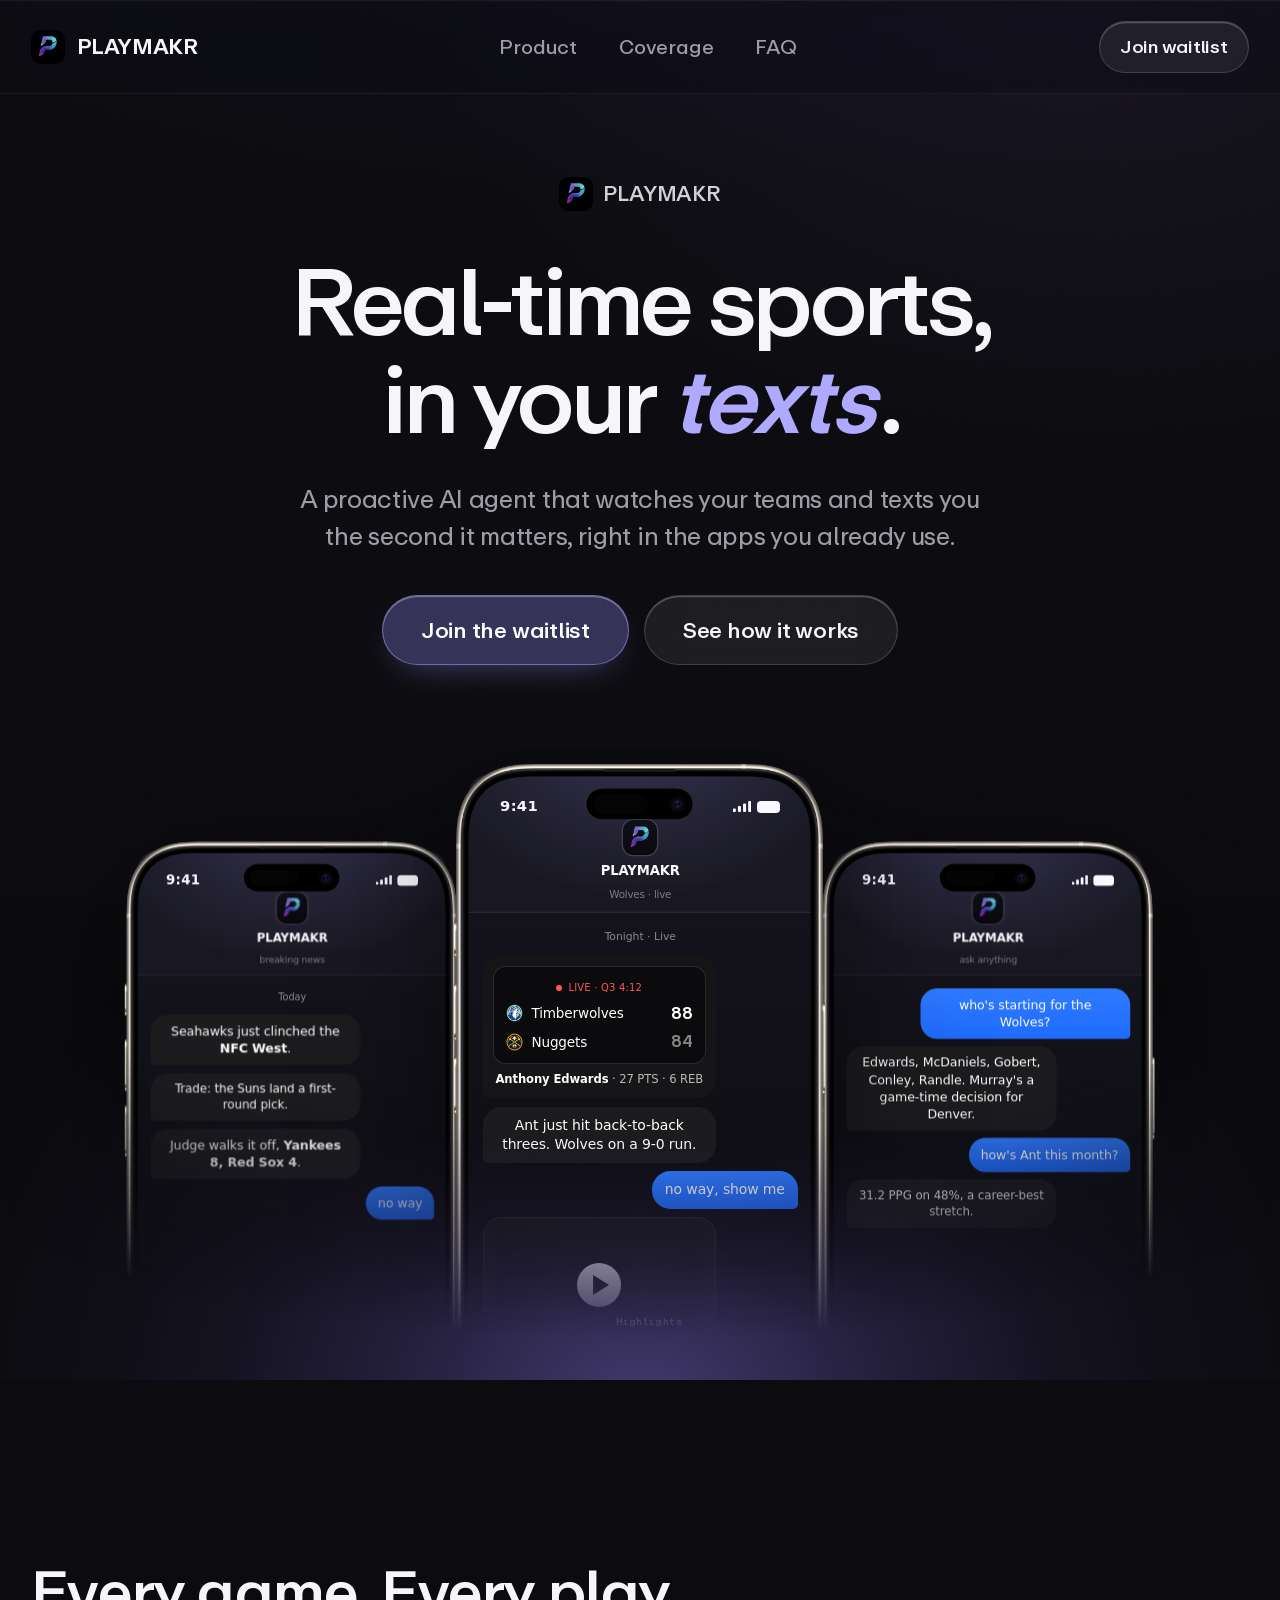
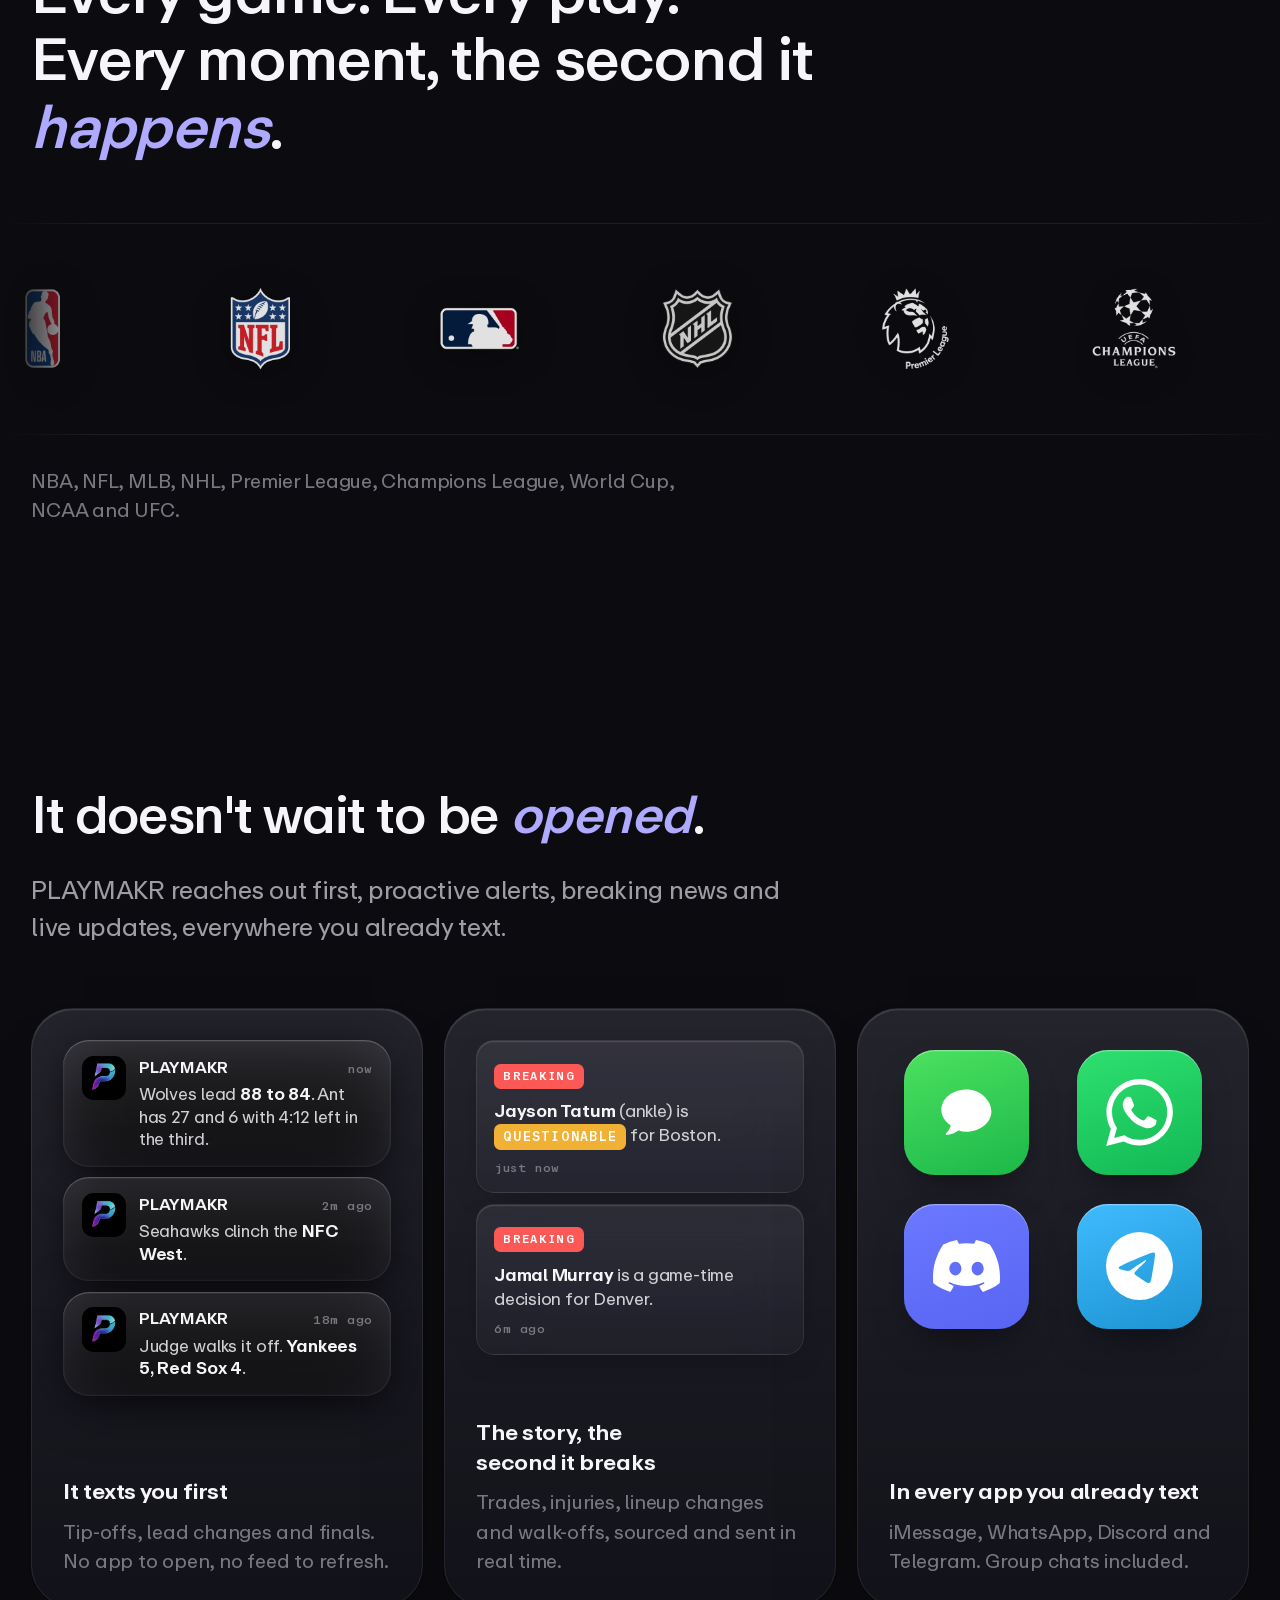
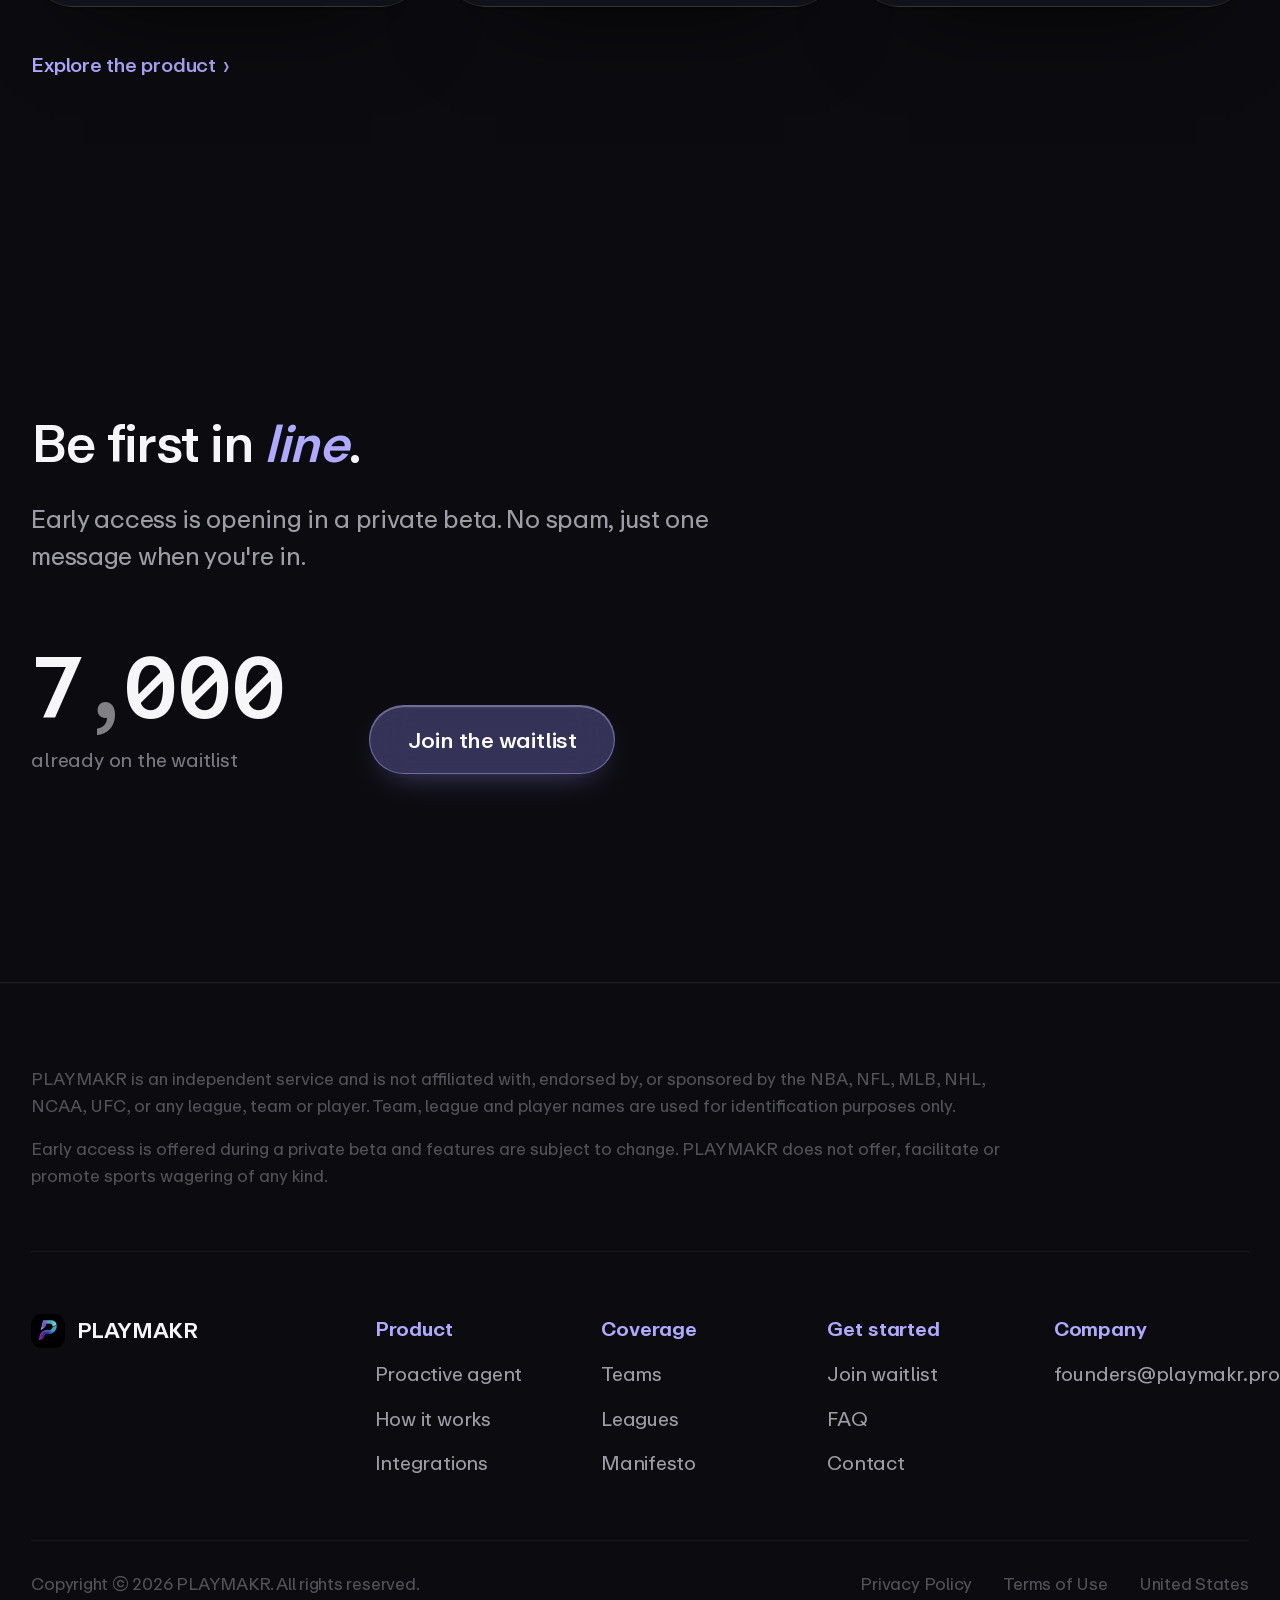
==== commit 8bb9bd6b: "Use a clean Messages speech-bubble glyph for the iMessage icon The old glyph was a filled app-outlin" ====
--- a/index.html
+++ b/index.html
@@ -11,8 +11,8 @@
 	<meta name="theme-color" content="#08070b" />
 	<link rel="icon" type="image/png" sizes="48x48" href="assets/images/favicon-32.png" />
 	<link rel="apple-touch-icon" href="assets/images/apple-touch-icon.png" />
-	<link rel="stylesheet" href="styles.css?v=32" />
-	<link rel="stylesheet" href="css/pages/index.css?v=32" />
+	<link rel="stylesheet" href="styles.css?v=33" />
+	<link rel="stylesheet" href="css/pages/index.css?v=33" />
 </head>
 <body>
 	<div id="field" aria-hidden="true"></div>
@@ -272,7 +272,7 @@
 						<div class="panel__body">
 							<div class="home-frag">
 								<div class="biglogos">
-									<span class="biglogo biglogo--msg" title="iMessage"><img src="assets/images/logos/imessage.svg" alt="iMessage" width="40" height="40" /></span>
+									<span class="biglogo biglogo--msg" title="iMessage"><img src="assets/images/logos/imessage.svg?v=33" alt="iMessage" width="40" height="40" /></span>
 									<span class="biglogo biglogo--wa" title="WhatsApp"><img src="assets/images/logos/whatsapp.svg" alt="WhatsApp" width="40" height="40" /></span>
 									<span class="biglogo biglogo--dc" title="Discord"><img src="assets/images/logos/discord.svg" alt="Discord" width="40" height="40" /></span>
 									<span class="biglogo biglogo--tg" title="Telegram"><img src="assets/images/logos/telegram.svg" alt="Telegram" width="40" height="40" /></span>
@@ -337,6 +337,6 @@
 		</div>
 	</footer>
 
-	<script src="app.js?v=32"></script>
+	<script src="app.js?v=33"></script>
 </body>
 </html>
--- a/styles.css
+++ b/styles.css
@@ -1171,7 +1171,7 @@
 	box-shadow:inset 0 1px 0 rgba(255,255,255,.35),0 1px 2px rgba(0,0,0,.35);
 }
 .am::before{content:"";width:15px;height:15px;background:#fff;-webkit-mask:var(--glyph) center/contain no-repeat;mask:var(--glyph) center/contain no-repeat}
-.am--msg{background:linear-gradient(180deg,#4ce15f,#1bb84a);--glyph:url(assets/images/logos/imessage.svg)}
+.am--msg{background:linear-gradient(180deg,#4ce15f,#1bb84a);--glyph:url(assets/images/logos/imessage.svg?v=33)}
 .am--wa{background:linear-gradient(180deg,#2ee06f,#12b855);--glyph:url(assets/images/logos/whatsapp.svg)}
 .am--dc{background:linear-gradient(180deg,#6b78ff,#5865f2);--glyph:url(assets/images/logos/discord.svg)}
 .am--tg{background:linear-gradient(180deg,#3fbbfe,#1d93d2);--glyph:url(assets/images/logos/telegram.svg)}
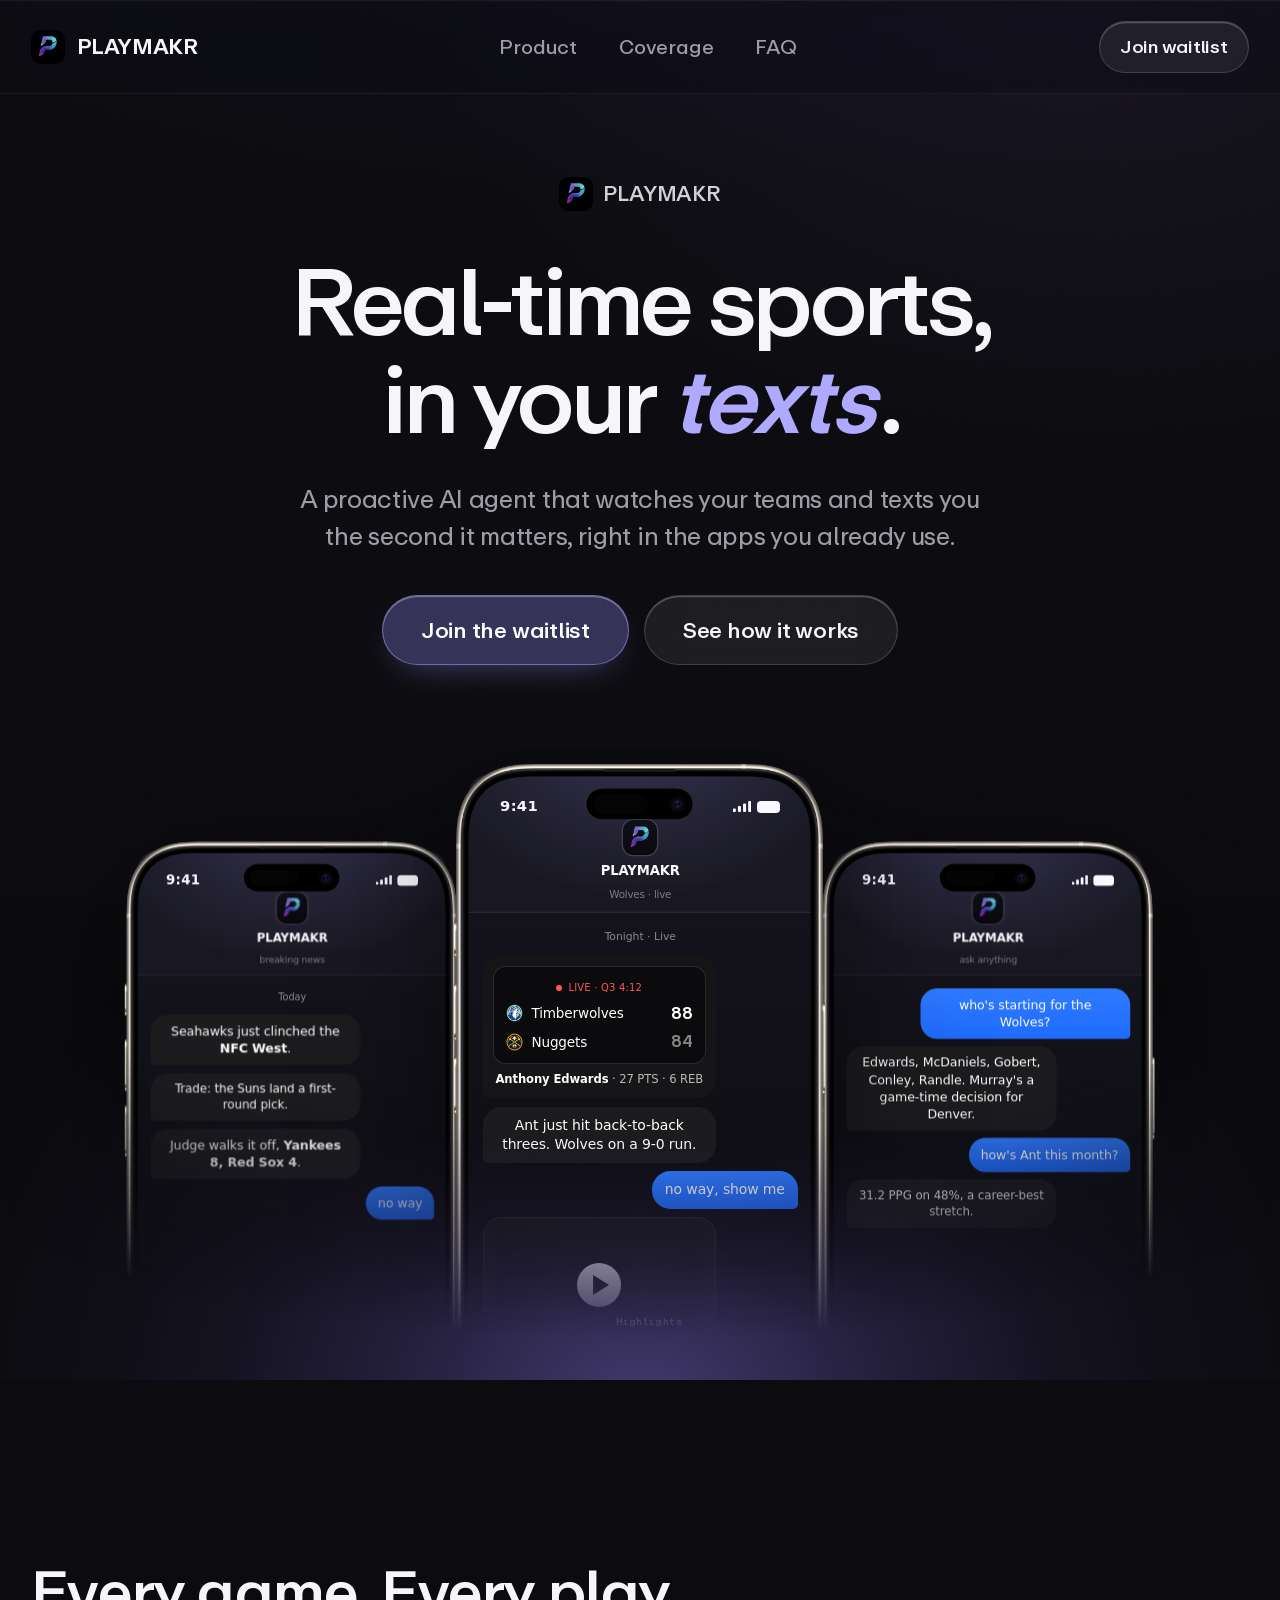
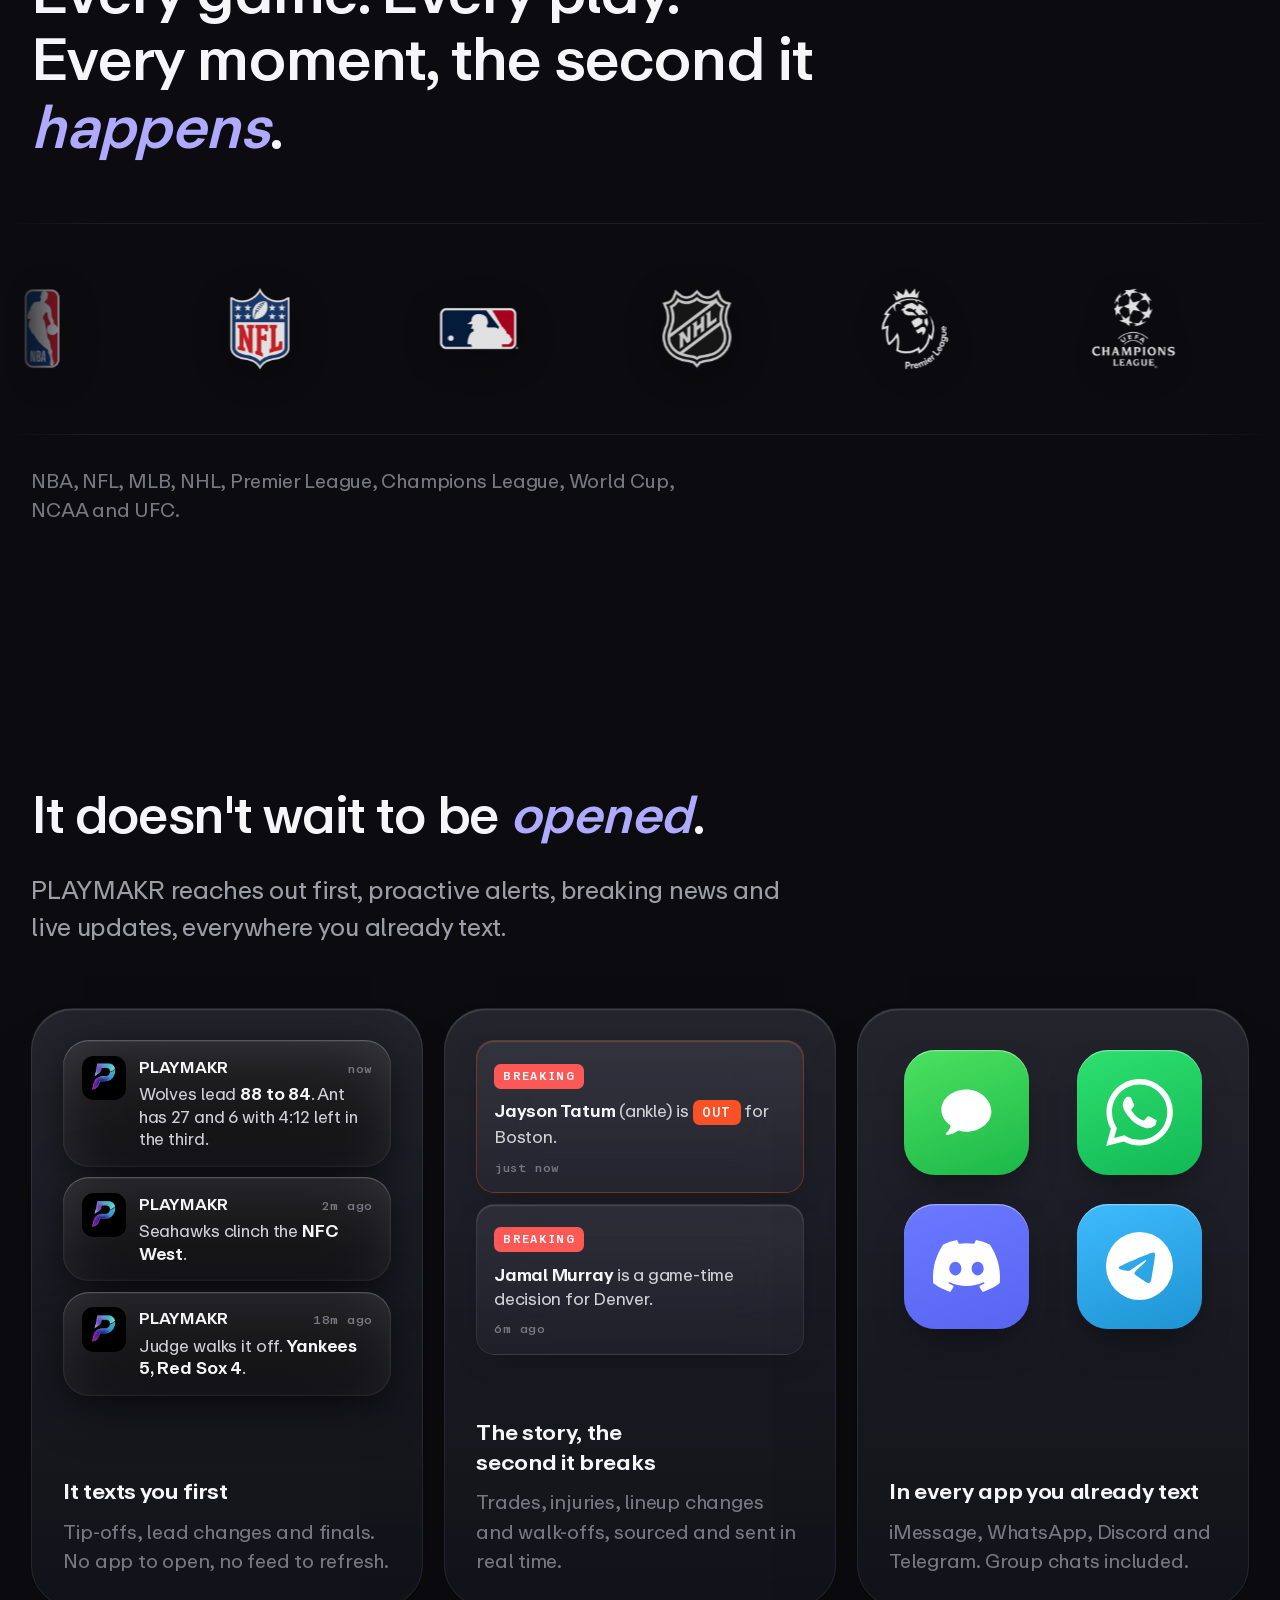
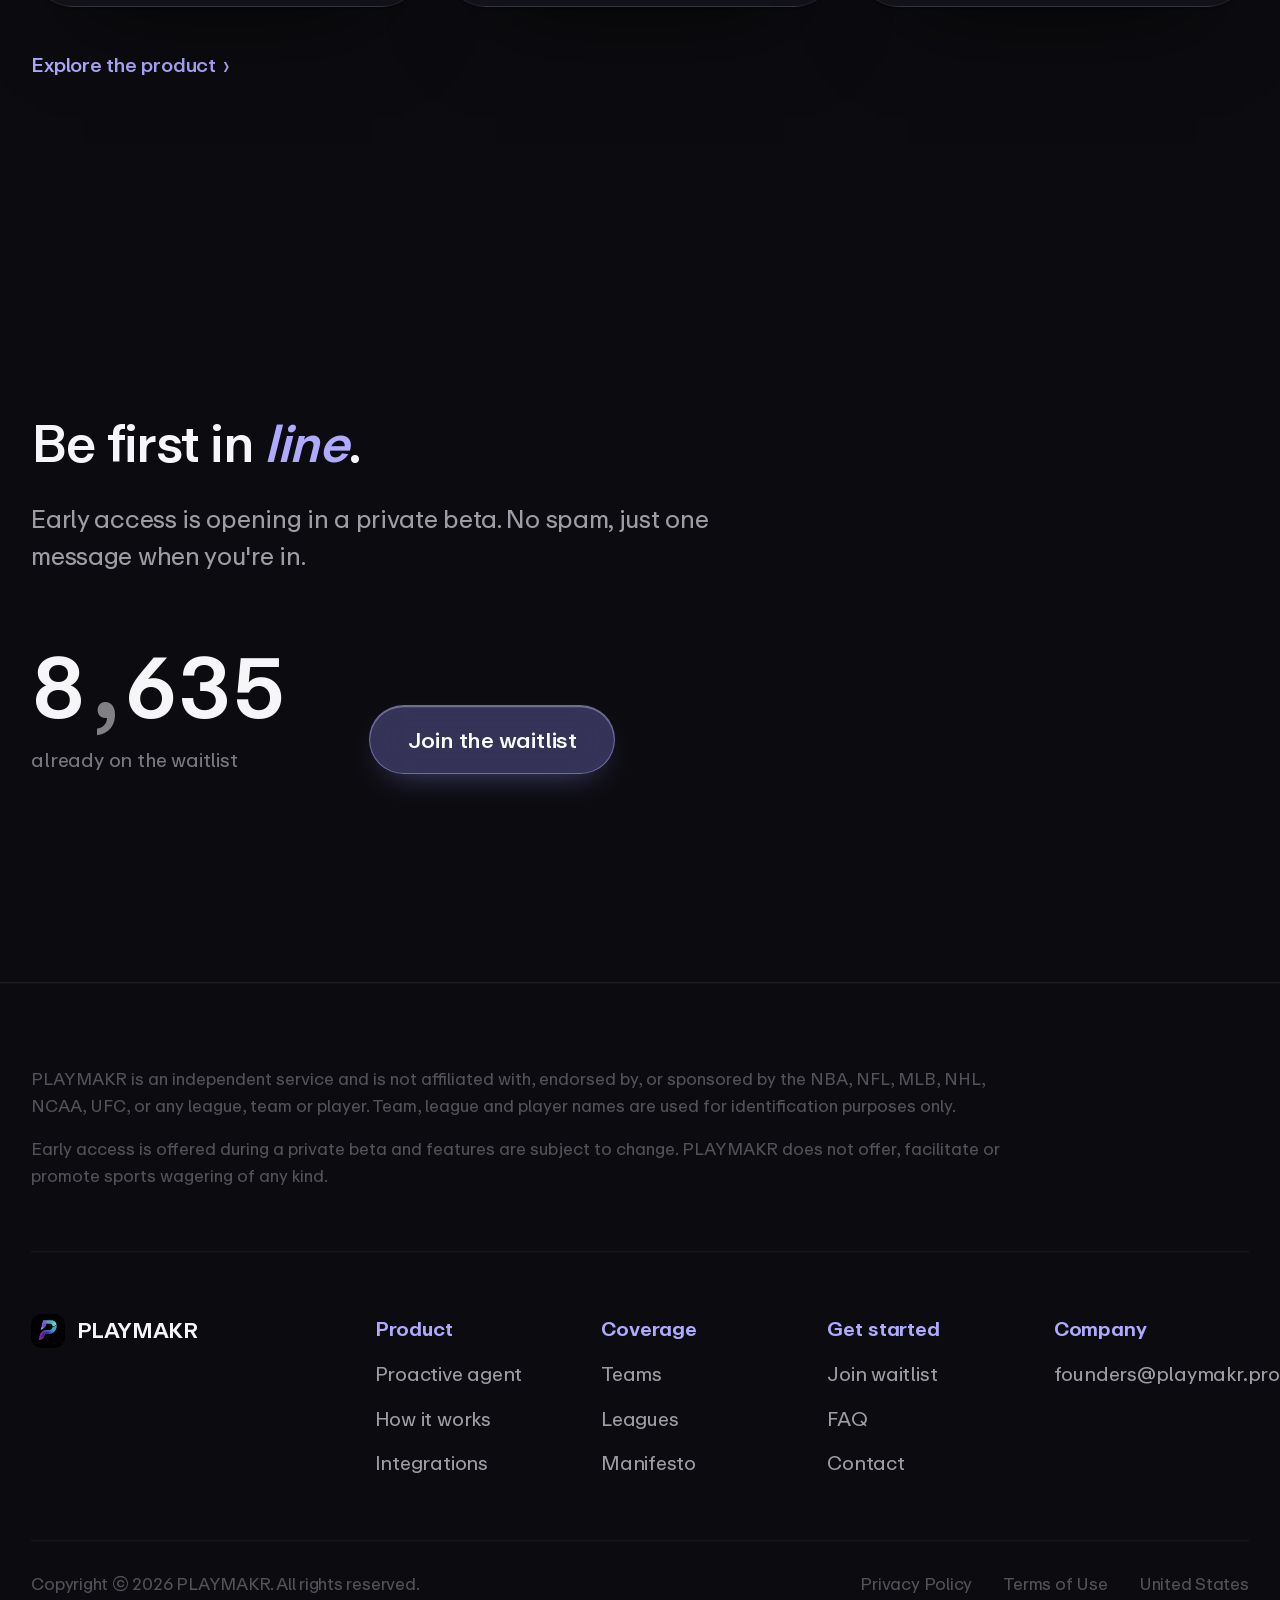
==== commit 8032227d: "Align homepage waitlist base with the waitlist page The counter is base + the true signup count from" ====
--- a/index.html
+++ b/index.html
@@ -307,7 +307,7 @@
 
 				<div class="home-cta__row">
 					<div class="counter">
-						<div class="ticker-num" data-count="7000" aria-live="polite"></div>
+						<div class="ticker-num" data-count="8635" aria-live="polite"></div>
 						<p class="counter__cap">already on the waitlist</p>
 					</div>
 					<a class="btn btn--lg" href="waitlist.html">Join the waitlist</a>
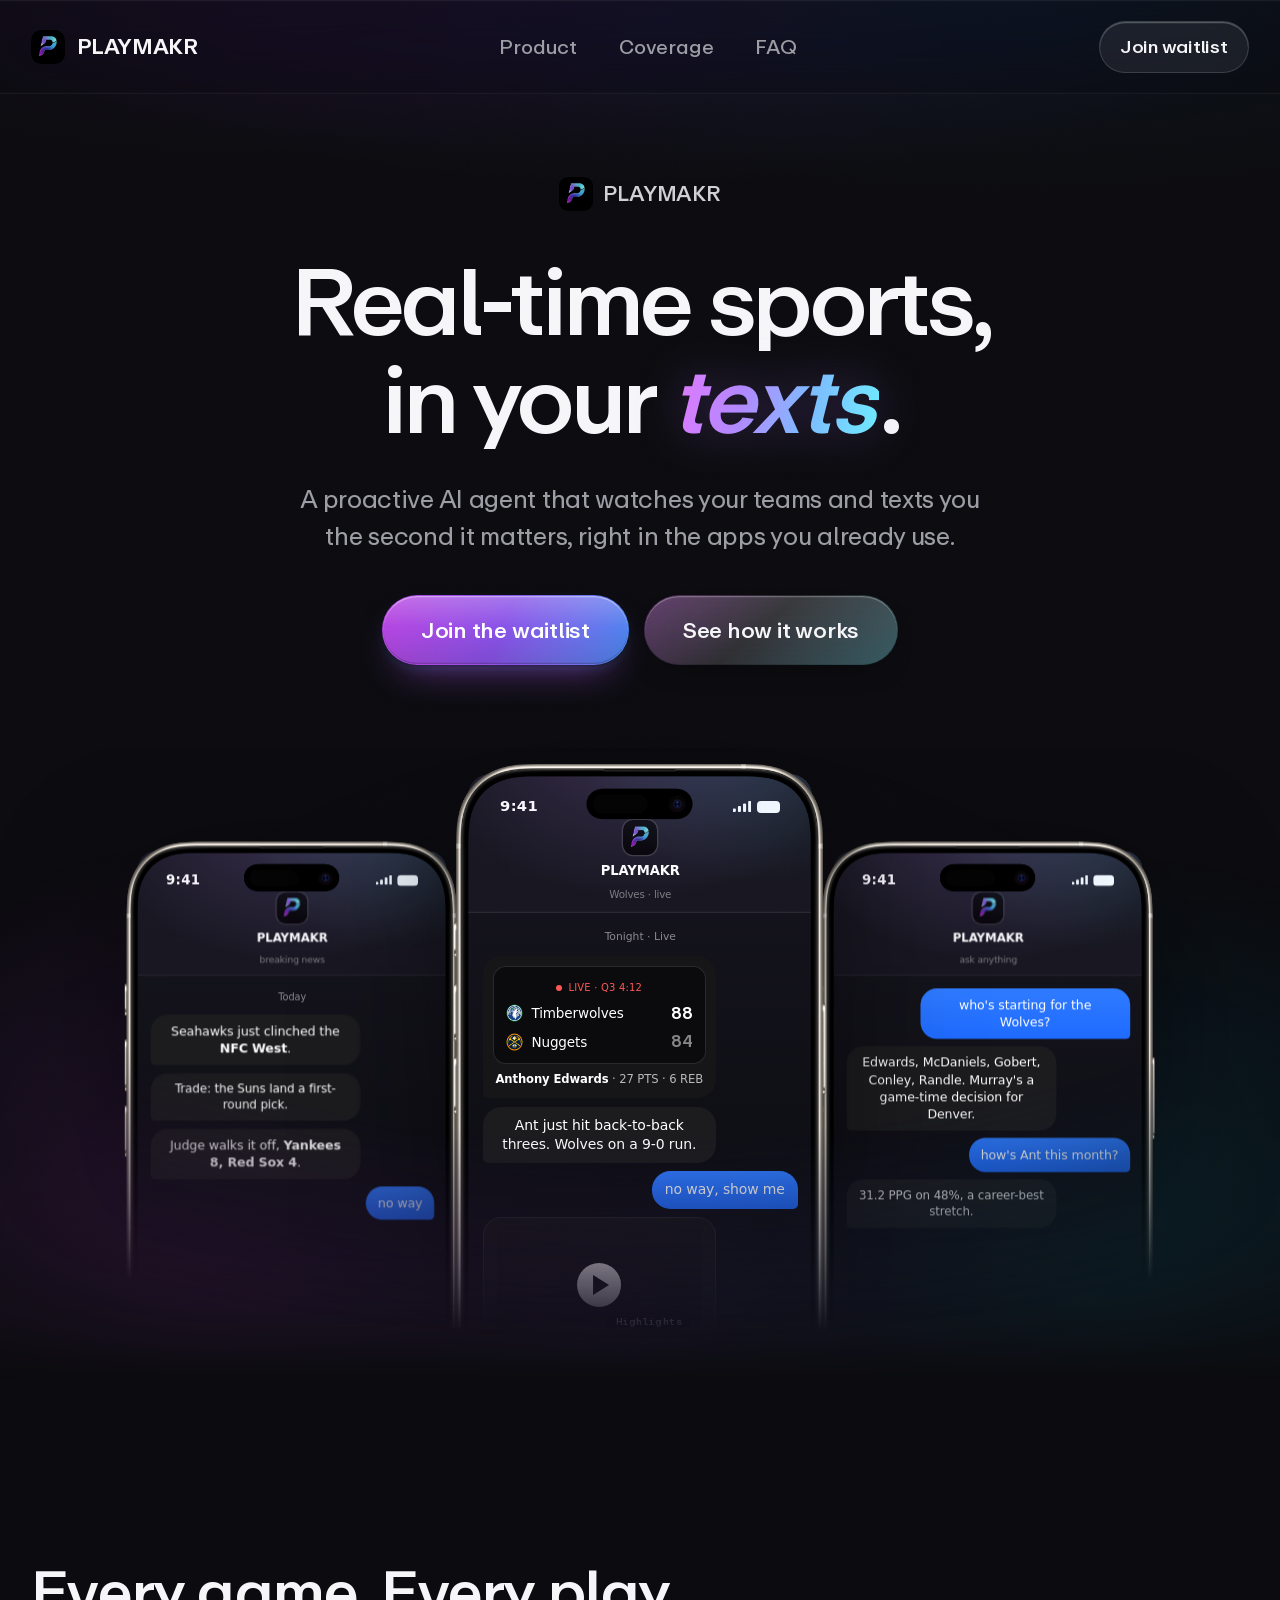
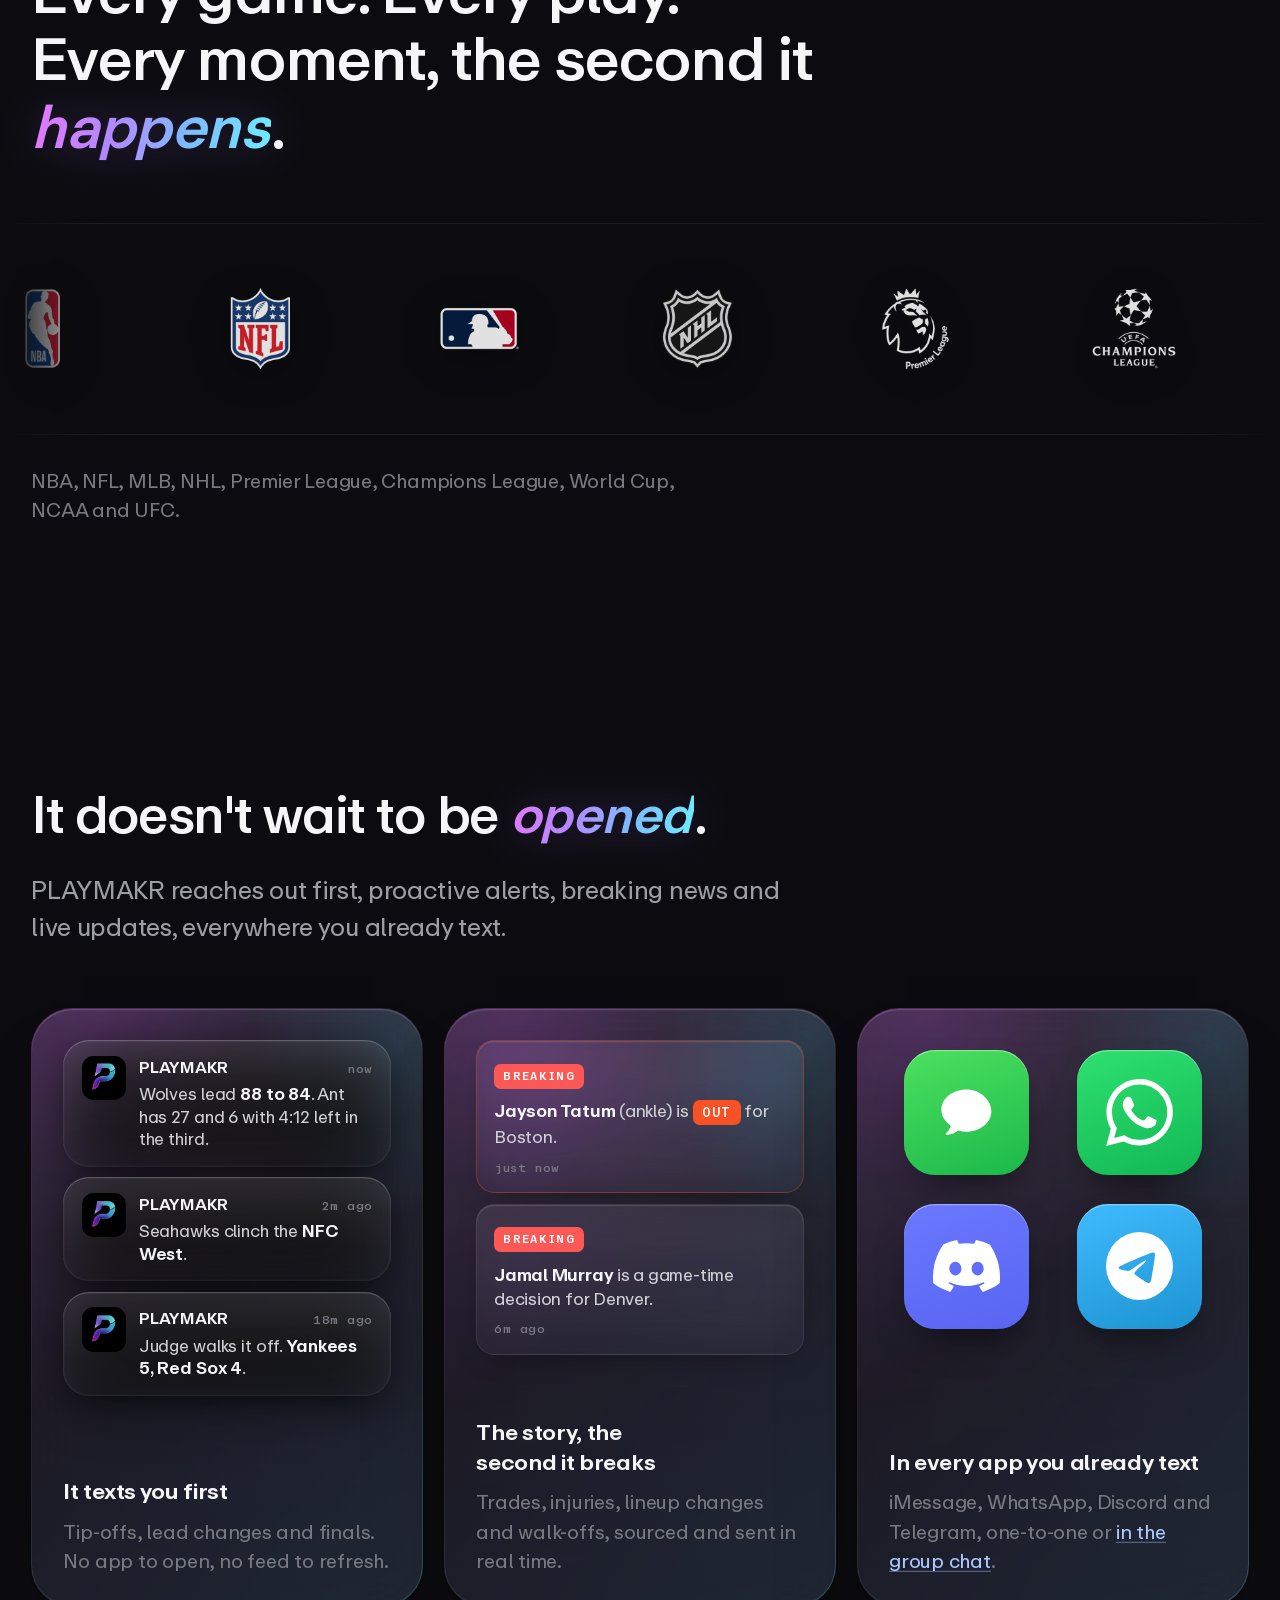
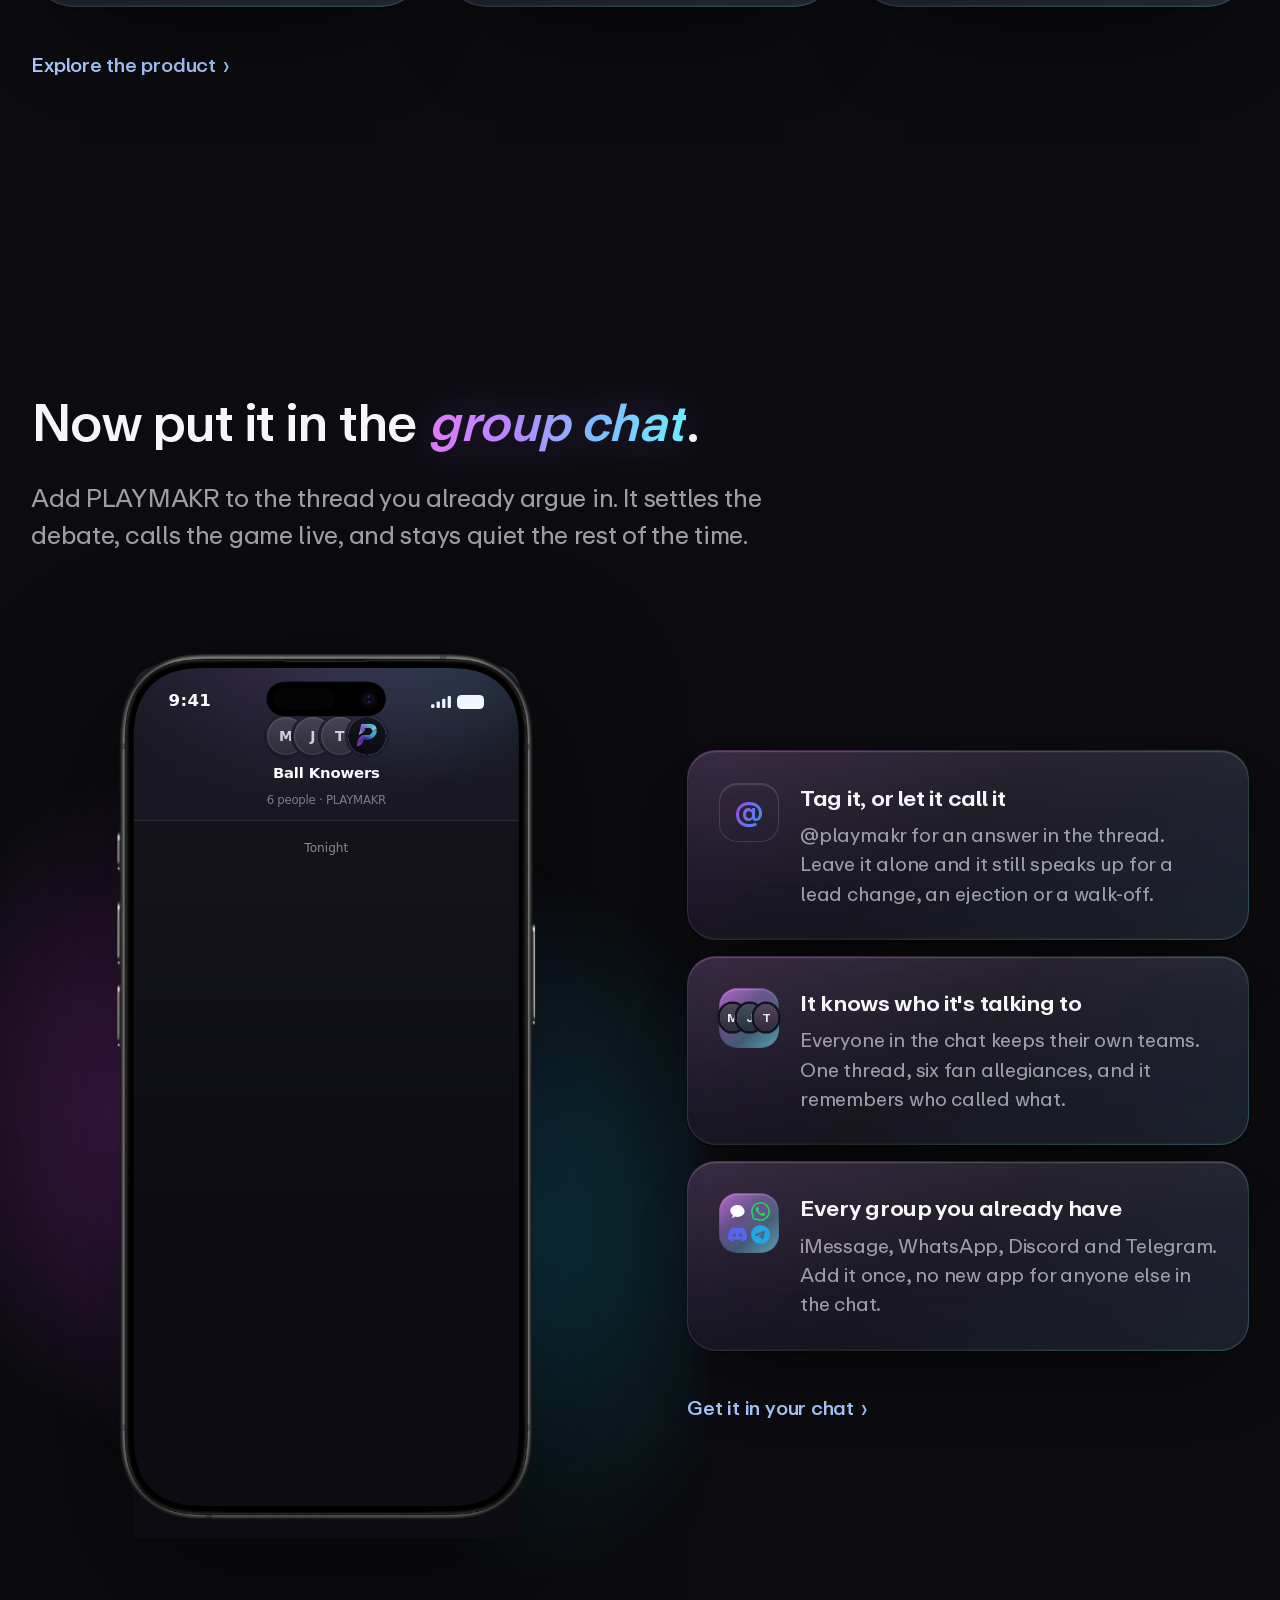
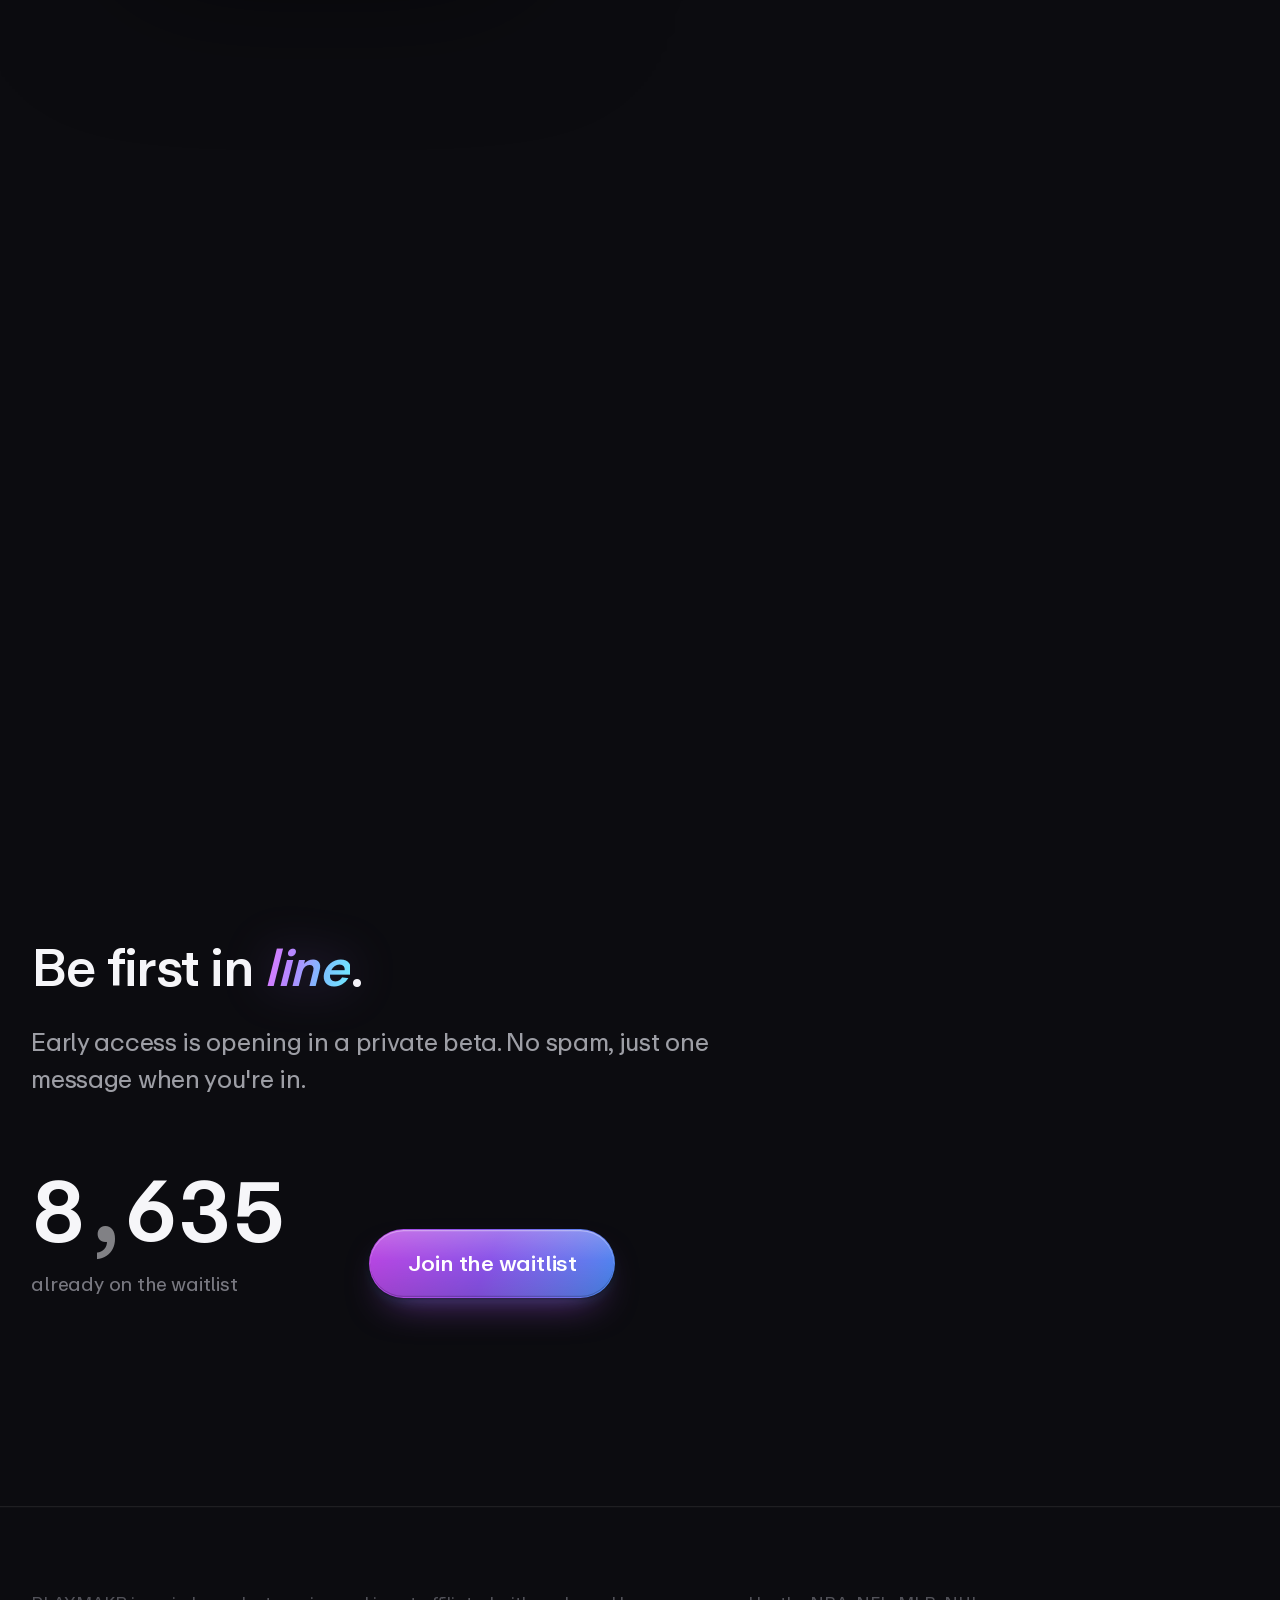
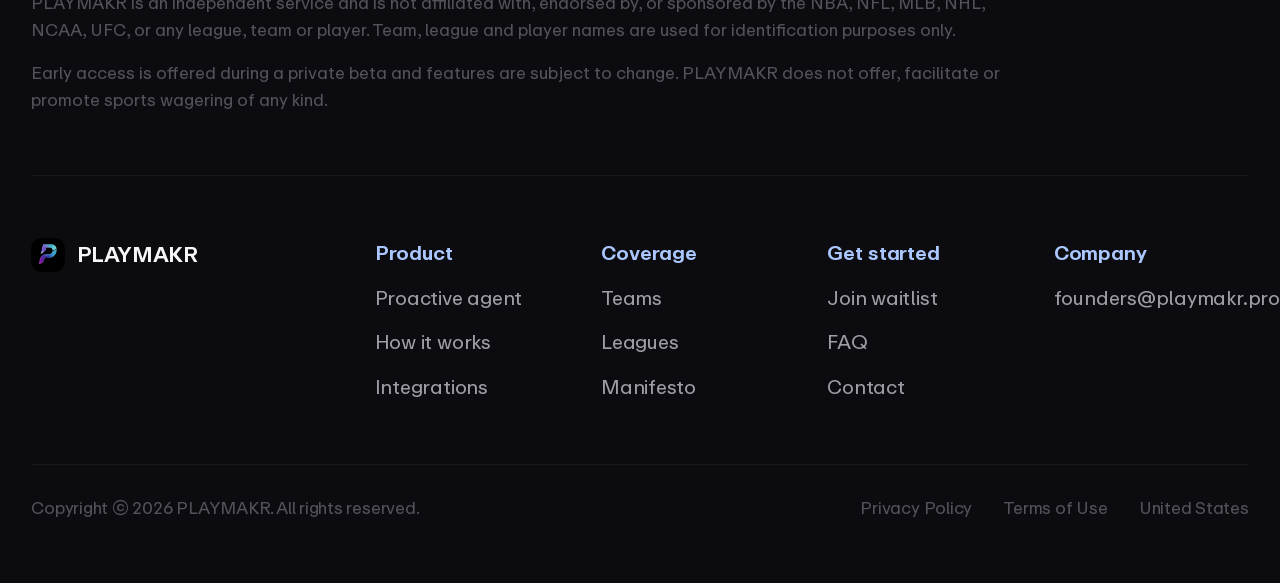
==== commit f4145d66: "Retheme to the logo's hue run, real glass, and a group-chat section COLOUR The mark is not one purpl" ====
--- a/index.html
+++ b/index.html
@@ -4,15 +4,15 @@
 	<meta charset="UTF-8" />
 	<meta name="viewport" content="width=device-width, initial-scale=1.0" />
 	<title>PLAYMAKR · Real-time sports, in your texts.</title>
-	<meta name="description" content="PLAYMAKR is a proactive AI sports agent. It watches your teams and texts you the second something matters, scores, breaking news, highlights, right in the apps you already use." />
+	<meta name="description" content="PLAYMAKR is a proactive AI sports agent. It watches your teams and texts you the second something matters, scores, breaking news, highlights, right in your DMs and in the group chat you already argue in." />
 	<meta property="og:title" content="PLAYMAKR · Real-time sports, in your texts." />
-	<meta property="og:description" content="A proactive AI sports agent that texts you the second it matters. NBA, NFL, MLB, soccer and more." />
+	<meta property="og:description" content="A proactive AI sports agent that texts you the second it matters, in your DMs and in the group chat. NBA, NFL, MLB, soccer and more." />
 	<meta property="og:url" content="https://playmakr.pro" />
 	<meta name="theme-color" content="#08070b" />
 	<link rel="icon" type="image/png" sizes="48x48" href="assets/images/favicon-32.png" />
 	<link rel="apple-touch-icon" href="assets/images/apple-touch-icon.png" />
-	<link rel="stylesheet" href="styles.css?v=33" />
-	<link rel="stylesheet" href="css/pages/index.css?v=33" />
+	<link rel="stylesheet" href="styles.css?v=40" />
+	<link rel="stylesheet" href="css/pages/index.css?v=40" />
 </head>
 <body>
 	<div id="field" aria-hidden="true"></div>
@@ -272,7 +272,7 @@
 						<div class="panel__body">
 							<div class="home-frag">
 								<div class="biglogos">
-									<span class="biglogo biglogo--msg" title="iMessage"><img src="assets/images/logos/imessage.svg?v=33" alt="iMessage" width="40" height="40" /></span>
+									<span class="biglogo biglogo--msg" title="iMessage"><img src="assets/images/logos/imessage.svg?v=40" alt="iMessage" width="40" height="40" /></span>
 									<span class="biglogo biglogo--wa" title="WhatsApp"><img src="assets/images/logos/whatsapp.svg" alt="WhatsApp" width="40" height="40" /></span>
 									<span class="biglogo biglogo--dc" title="Discord"><img src="assets/images/logos/discord.svg" alt="Discord" width="40" height="40" /></span>
 									<span class="biglogo biglogo--tg" title="Telegram"><img src="assets/images/logos/telegram.svg" alt="Telegram" width="40" height="40" /></span>
@@ -280,7 +280,7 @@
 							</div>
 							<div class="home-cap__txt">
 								<h3 class="t-h3">In every app you already text</h3>
-								<p class="cap">iMessage, WhatsApp, Discord and Telegram. Group chats included.</p>
+								<p class="cap">iMessage, WhatsApp, Discord and Telegram, one-to-one or <a class="alink alink--inline" href="#group-chats">in the group chat</a>.</p>
 							</div>
 						</div>
 					</div>
@@ -288,6 +288,242 @@
 				</div>
 
 				<p class="home-caps__more"><a class="alink" href="product.html">Explore the product <span aria-hidden="true">&rsaquo;</span></a></p>
+			</div>
+		</section>
+
+		<!-- ==================================================================
+		     GROUP CHATS
+		     The claim everywhere else on this page is "it texts YOU". This is
+		     the one that is different in kind, so it gets its own section and
+		     the page's largest single mockup rather than a fourth capability
+		     card: an agent in a 1:1 thread is a feature, an agent in the group
+		     chat with your friends is the product.
+
+		     The thread is written as an argument, because that is what a sports
+		     group chat is, and PLAYMAKR only speaks twice: once when it is
+		     @-mentioned, and once on its own when the run happens. That ratio
+		     is the pitch. Everything else in here is the humans.
+		     ================================================================== -->
+		<section class="sec gc" id="group-chats">
+			<div class="wrap">
+				<div class="sec__head">
+					<h2 class="t-h2 gc__h">Now put it in the <em>group chat</em><span class="stop">.</span></h2>
+					<p class="t-sub">Add PLAYMAKR to the thread you already argue in. It settles the debate, calls the game live, and stays quiet the rest of the time.</p>
+				</div>
+
+				<div class="gc__lead">
+
+					<!-- ---------------------------------------------------------
+					     The mockup. Same Apple frame, same live screen and the
+					     same thread engine as the hero, so this reads as one
+					     more real screenshot rather than a different toy.
+					     --------------------------------------------------------- -->
+					<div class="gc__stage">
+						<div class="gc__glow" aria-hidden="true"></div>
+
+						<div class="rphone rphone--gc">
+							<img class="rphone__img" src="assets/images/device/ip16-black.png" alt="PLAYMAKR answering inside a group chat" width="1406" height="2822" />
+							<div class="rphone__screen">
+								<div class="rphone__status"><time>9:41</time><span class="ind"><i class="sig"></i><i class="bat"></i></span></div>
+								<div class="chat chat--group">
+
+									<div class="chat__nav chat__nav--group">
+										<span class="gc__stack" aria-hidden="true">
+											<i class="gc__face">M</i>
+											<i class="gc__face">J</i>
+											<i class="gc__face">T</i>
+											<i class="gc__face gc__face--pm"><img src="assets/images/logo.png" alt="" width="26" height="26" /></i>
+										</span>
+										<span class="chat__name">Ball Knowers</span>
+										<span class="chat__sub">6 people &middot; PLAYMAKR</span>
+									</div>
+
+									<div class="chat__body" data-thread>
+										<p class="day">Tonight</p>
+
+										<div class="b b--in gmsg">
+											<i class="gc__face" aria-hidden="true">M</i>
+											<span class="gmsg__col">
+												<span class="gmsg__who">Marcus</span>
+												<span class="gmsg__bub">wolves are cooked, denver takes this by 12</span>
+											</span>
+										</div>
+
+										<div class="b b--out">@playmakr settle it</div>
+
+										<div class="b b--in b--card gmsg gmsg--pm">
+											<i class="gc__face gc__face--pm" aria-hidden="true"><img src="assets/images/logo.png" alt="" width="26" height="26" /></i>
+											<span class="gmsg__col">
+												<span class="gmsg__who gmsg__who--pm">PLAYMAKR<em>agent</em></span>
+												<span class="gmsg__bub gmsg__bub--pm">
+													<span class="sb">
+														<span class="sb__state sb__live">Live &middot; Q3 4:12</span>
+														<span class="sb__row"><span class="sb__team"><img src="assets/images/teams/timberwolves.png" alt="" width="16" height="16" />Timberwolves</span><span class="sb__pts">88</span></span>
+														<span class="sb__row sb__row--l"><span class="sb__team"><img src="assets/images/teams/nuggets.png" alt="" width="16" height="16" />Nuggets</span><span class="sb__pts">84</span></span>
+													</span>
+													<span class="gmsg__txt">Wolves by 4, and Ant already has 27 on 11 shots. Marcus is 0-for-3 on Denver calls this month.</span>
+												</span>
+											</span>
+										</div>
+
+										<div class="b b--in gmsg">
+											<i class="gc__face" aria-hidden="true">J</i>
+											<span class="gmsg__col">
+												<span class="gmsg__who">Jay</span>
+												<span class="gmsg__bub">the bot has receipts <span class="tapback" aria-hidden="true">&#128128;</span></span>
+											</span>
+										</div>
+
+										<div class="b b--in gmsg gmsg--pm">
+											<i class="gc__face gc__face--pm" aria-hidden="true"><img src="assets/images/logo.png" alt="" width="26" height="26" /></i>
+											<span class="gmsg__col">
+												<span class="gmsg__who gmsg__who--pm">PLAYMAKR<em>agent</em></span>
+												<span class="gmsg__bub gmsg__bub--pm">Ant just hit back-to-back threes. Wolves on a 9-0 run, up 94-84.<span class="tapback tapback--love" aria-hidden="true">&#10084;&#65039;</span></span>
+											</span>
+										</div>
+
+										<div class="b b--in gmsg">
+											<i class="gc__face" aria-hidden="true">T</i>
+											<span class="gmsg__col">
+												<span class="gmsg__who">Tay</span>
+												<span class="gmsg__bub">marcus is typing and deleting rn</span>
+											</span>
+										</div>
+									</div>
+								</div>
+							</div>
+
+							<!-- The two satellites. Same glass as the panels
+							     below, hung off the phone's own edges so the
+							     section has depth without a second mockup. -->
+							<div class="gc__float gc__float--add glass" data-lit>
+								<span class="gc__float-mark"><img src="assets/images/logo.png" alt="" width="34" height="34" /></span>
+								<span class="gc__float-txt"><b>PLAYMAKR</b> joined <b>Ball Knowers</b><small>6 people &middot; just now</small></span>
+							</div>
+
+							<div class="gc__float gc__float--live glass" data-lit>
+								<span class="gc__float-live"><i></i>Live</span>
+								<span class="gc__float-txt"><b>9-0 run</b><small>Sent to 3 group chats</small></span>
+							</div>
+						</div>
+					</div>
+
+					<!-- ---------------------------------------------------------
+					     The three rules that make it survivable in a group. A
+					     group agent that talks as much as a 1:1 agent gets muted
+					     inside a day, so each row is really a restraint.
+					     --------------------------------------------------------- -->
+					<div class="gc__copy">
+						<div class="gc__rules">
+
+							<div class="gc__rule glass" data-panel data-lit data-refract>
+								<div class="glass__refract" aria-hidden="true"></div>
+								<span class="gc__rule-ic gc__rule-ic--at" aria-hidden="true">@</span>
+								<div class="gc__rule-txt">
+									<h3 class="t-h3">Tag it, or let it call it</h3>
+									<p class="cap">@playmakr for an answer in the thread. Leave it alone and it still speaks up for a lead change, an ejection or a walk-off.</p>
+								</div>
+							</div>
+
+							<div class="gc__rule glass" data-panel data-lit>
+								<span class="gc__rule-ic gc__rule-ic--who" aria-hidden="true">
+									<i>M</i><i>J</i><i>T</i>
+								</span>
+								<div class="gc__rule-txt">
+									<h3 class="t-h3">It knows who it's talking to</h3>
+									<p class="cap">Everyone in the chat keeps their own teams. One thread, six fan allegiances, and it remembers who called what.</p>
+								</div>
+							</div>
+
+							<div class="gc__rule glass" data-panel data-lit>
+								<span class="gc__rule-ic gc__rule-ic--apps" aria-hidden="true">
+									<img src="assets/images/logos/imessage.svg?v=40" alt="" width="22" height="22" />
+									<img src="assets/images/logos/whatsapp.svg" alt="" width="22" height="22" />
+									<img src="assets/images/logos/discord.svg" alt="" width="22" height="22" />
+									<img src="assets/images/logos/telegram.svg" alt="" width="22" height="22" />
+								</span>
+								<div class="gc__rule-txt">
+									<h3 class="t-h3">Every group you already have</h3>
+									<p class="cap">iMessage, WhatsApp, Discord and Telegram. Add it once, no new app for anyone else in the chat.</p>
+								</div>
+							</div>
+
+						</div>
+
+						<p class="gc__more"><a class="alink" href="waitlist.html">Get it in your chat <span aria-hidden="true">&rsaquo;</span></a></p>
+					</div>
+				</div>
+
+				<!-- -------------------------------------------------------------
+				     The same agent, in three other people's group chats. Each
+				     fragment is skinned in its host app's real colours, because
+				     the whole claim is that it lives where the chat already is —
+				     rendering all three in PLAYMAKR's own palette would quietly
+				     say the opposite.
+				     ------------------------------------------------------------- -->
+				<div class="gc__grid">
+
+					<div class="panel glass gc__pane" data-panel data-lit>
+						<div class="panel__body gc__pane-body">
+							<div class="gpane gpane--wa">
+								<div class="gpane__nav">
+									<span class="gpane__ic"><img src="assets/images/logos/whatsapp.svg" alt="WhatsApp" width="20" height="20" /></span>
+									<span class="gpane__name">Sunday League <small>8 members</small></span>
+								</div>
+								<div class="gpane__body">
+									<div class="gp gp--in"><b>Ravi</b>is the Liverpool game on?</div>
+									<div class="gp gp--pm"><b>PLAYMAKR</b>Kickoff was 12 minutes ago. Liverpool 1-0, Salah in the 8th.</div>
+									<div class="gp gp--out">absolute scenes</div>
+								</div>
+							</div>
+							<div class="gc__pane-txt">
+								<h3 class="t-h3">WhatsApp</h3>
+								<p class="cap">Add the number to any group. It answers in the thread, in the language the group is already using.</p>
+							</div>
+						</div>
+					</div>
+
+					<div class="panel glass gc__pane" data-panel data-lit>
+						<div class="panel__body gc__pane-body">
+							<div class="gpane gpane--dc">
+								<div class="gpane__nav">
+									<span class="gpane__ic"><img src="assets/images/logos/discord.svg" alt="Discord" width="20" height="20" /></span>
+									<span class="gpane__name">#nba-general <small>1,204 online</small></span>
+								</div>
+								<div class="gpane__body">
+									<div class="gp gp--dcrow"><b class="gp--u1">deuce</b>who's the closer on this roster</div>
+									<div class="gp gp--dcrow gp--pmrow"><b class="gp--pmu">PLAYMAKR<span>APP</span></b>Edwards, and it isn't close: 41 clutch points this month, best on the team.</div>
+									<div class="gp gp--dcrow"><b class="gp--u2">nine</b>ok that settles it</div>
+								</div>
+							</div>
+							<div class="gc__pane-txt">
+								<h3 class="t-h3">Discord</h3>
+								<p class="cap">A real app in your server. Slash commands, live game threads and score posts in the channel you pick.</p>
+							</div>
+						</div>
+					</div>
+
+					<div class="panel glass gc__pane" data-panel data-lit>
+						<div class="panel__body gc__pane-body">
+							<div class="gpane gpane--tg">
+								<div class="gpane__nav">
+									<span class="gpane__ic"><img src="assets/images/logos/telegram.svg" alt="Telegram" width="20" height="20" /></span>
+									<span class="gpane__name">Parlay Support Group <small>14 members</small></span>
+								</div>
+								<div class="gpane__body">
+									<div class="gp gp--in"><b>Andrei</b>anyone watching the Yanks</div>
+									<div class="gp gp--pm"><b>PLAYMAKR</b>Bottom 9, tied 4-4, Judge up with two on.</div>
+									<div class="gp gp--pm gp--pmlate">Judge walks it off. Yankees 8, Red Sox 4.</div>
+								</div>
+							</div>
+							<div class="gc__pane-txt">
+								<h3 class="t-h3">Telegram</h3>
+								<p class="cap">Drop it into a group or a channel. It follows the game and posts the moment it turns.</p>
+							</div>
+						</div>
+					</div>
+
+				</div>
 			</div>
 		</section>
 
@@ -337,6 +573,6 @@
 		</div>
 	</footer>
 
-	<script src="app.js?v=33"></script>
+	<script src="app.js?v=40"></script>
 </body>
 </html>
--- a/styles.css
+++ b/styles.css
@@ -86,14 +86,38 @@
 	--on-dark-2:rgba(255,255,255,.66);
 	--on-dark-3:rgba(255,255,255,.44);
 
-	/* PERIWINKLE. Primary fill + a brighter ink for text/links on dark. */
-	--purple-1:oklch(0.70 0.155 285);   /* primary fills ~ #978eff */
-	--purple-2:oklch(0.78 0.135 285);   /* links, eyebrows, accent ink ~ #b0a6ff */
-	--purple-3:oklch(0.70 0.155 285);
-	--purple-soft:oklch(0.70 0.155 285 / .12);
-	--purple-soft-2:oklch(0.70 0.155 285 / .20);
-	--rich-purple:oklch(0.64 0.175 285);
-	--warm-purple:oklch(0.82 0.11 290);
+	/* ----------------------------------------------------------------------
+	   BRAND. Sampled straight off the logo mark, which is not one colour but a
+	   run: magenta at the tail (#8C1CA7), violet through the bowl (#7764CB),
+	   blue at the joint (#2D4AA5), cyan at the top of the stem (#48BDCA).
+	   In OKLCH that is a clean hue sweep 320 -> 205 at near-constant chroma,
+	   so the ramp below is the mark, lifted two stops so it survives on black.
+	   Every gradient on the site is a slice of this one run; nothing invents a
+	   hue that isn't in the logo.
+	   ---------------------------------------------------------------------- */
+	--brand-1:oklch(0.62 0.245 320);   /* magenta   — the tail */
+	--brand-2:oklch(0.58 0.215 296);   /* violet    — the bowl */
+	--brand-3:oklch(0.63 0.170 262);   /* blue      — the joint */
+	--brand-4:oklch(0.80 0.125 208);   /* cyan      — the stem */
+	--brand-4-hi:oklch(0.88 0.105 205);/* cyan, lifted for ink on dark */
+
+	/* The mark, as a fill. 112deg matches the mark's own diagonal. */
+	--grad-brand:linear-gradient(112deg,var(--brand-1) 0%,var(--brand-2) 34%,var(--brand-3) 62%,var(--brand-4) 100%);
+	--grad-brand-rev:linear-gradient(112deg,var(--brand-4) 0%,var(--brand-3) 38%,var(--brand-2) 66%,var(--brand-1) 100%);
+	/* Rim light: the same run at rim strength, for gradient hairlines. */
+	--grad-rim:linear-gradient(140deg,oklch(0.72 0.22 320 / .70),oklch(0.68 0.19 296 / .38) 38%,oklch(0.80 0.13 240 / .30) 64%,oklch(0.88 0.11 205 / .62));
+	--grad-rim-quiet:linear-gradient(140deg,oklch(0.72 0.22 320 / .34),rgba(255,255,255,.10) 46%,oklch(0.88 0.11 205 / .32));
+
+	/* PRIMARY. Kept under the old names so every rule already written against
+	   them resolves; the values are now points on the brand run. */
+	--purple-1:oklch(0.60 0.215 302);   /* primary fills */
+	--purple-2:oklch(0.84 0.115 268);   /* links, accent ink — reads on black */
+	--purple-3:oklch(0.66 0.190 288);
+	--purple-soft:oklch(0.62 0.215 302 / .14);
+	--purple-soft-2:oklch(0.62 0.215 302 / .22);
+	--rich-purple:oklch(0.66 0.230 318);
+	--warm-purple:oklch(0.82 0.130 300);
+	--cyan-ink:var(--brand-4-hi);
 
 	/* ACCENTS */
 	--green:oklch(0.78 0.17 155);       /* the live / positive green */
@@ -194,9 +218,14 @@
 	position:fixed; inset:-28px; z-index:-1; pointer-events:none;
 	transform:translate3d(var(--fx,0px),var(--fy,0px),0);
 	will-change:transform;
+	/* Two sources, not one: the mark's magenta end sits upper-left, its cyan end
+	   upper-right, and they cross over the middle of the fold. That crossing is
+	   the whole reason the page reads as the logo rather than as generic purple
+	   — one bloom can only ever be one hue. */
 	background:
-		radial-gradient(110% 60% at 50% -12%,oklch(0.42 0.13 285 / .30) 0%,oklch(0.30 0.10 285 / .10) 32%,transparent 60%),
-		radial-gradient(70vw 46vw at 84% 4%,oklch(0.50 0.12 300 / .12) 0%,transparent 58%),
+		radial-gradient(86% 52% at 24% -14%,oklch(0.48 0.22 320 / .26) 0%,oklch(0.34 0.15 312 / .10) 38%,transparent 66%),
+		radial-gradient(84% 50% at 78% -10%,oklch(0.56 0.14 212 / .20) 0%,oklch(0.38 0.10 226 / .08) 40%,transparent 68%),
+		radial-gradient(100% 56% at 50% -12%,oklch(0.42 0.17 292 / .26) 0%,transparent 62%),
 		var(--canvas);
 }
 /* Grain kills 8-bit banding on the dark gradient — the loudest amateur tell.
@@ -220,22 +249,41 @@
 	font-weight:500; line-height:1.05; letter-spacing:-.05em;
 	color:var(--fg-1); text-wrap:balance;
 }
-.t-hero em,.t-hero .accent{
+/* THE ACCENT WORD.
+   One word per headline is set in the serif italic, and it is the only place
+   on the page where the mark's full hue run appears in type. Clipping the
+   gradient to the glyphs (rather than tinting them one flat purple) is what
+   ties the headline to the logo in the nav directly above it.
+
+   The fallback matters: background-clip:text has no graceful degradation — a
+   browser without it renders transparent text on a gradient box. The @supports
+   gate below means the flat --purple-2 is what ships unless clipping is real. */
+.t-hero em,.t-hero .accent,
+.t-h1 em,.t-h2 em,.t-h3 em,
+.page-hero__h em,.feature__copy h2 em,.gc__h em{
 	font-family:var(--font-serif);
 	font-style:italic; font-weight:500;
 	color:var(--purple-2);
 	letter-spacing:-.01em;
 	padding-right:.04em;
 }
+@supports ((-webkit-background-clip:text) or (background-clip:text)){
+	.t-hero em,.t-hero .accent,
+	.t-h1 em,.t-h2 em,.t-h3 em,
+	.page-hero__h em,.feature__copy h2 em,.gc__h em{
+		background:linear-gradient(102deg,oklch(0.74 0.21 322) 0%,oklch(0.72 0.18 296) 36%,oklch(0.78 0.14 258) 64%,oklch(0.88 0.115 205) 100%);
+		-webkit-background-clip:text;background-clip:text;
+		-webkit-text-fill-color:transparent;color:transparent;
+		/* An italic serif clipped to a gradient loses its edge against black.
+		   A hair of the mark's own glow behind the glyphs puts it back. */
+		filter:drop-shadow(0 0 18px oklch(0.66 0.20 300 / .28));
+	}
+}
 .t-h1{
 	font-family:var(--font-display);
 	font-size:clamp(2rem,1.3rem + 2.6vw,2.9rem);
 	font-weight:500; line-height:1.12; letter-spacing:-.03em;
 	color:var(--fg-1); text-wrap:balance;
-}
-.t-h1 em,.t-h2 em{
-	font-family:var(--font-serif);font-style:italic;font-weight:500;
-	color:var(--purple-2);letter-spacing:-.01em;
 }
 .t-h2{
 	font-family:var(--font-display);
@@ -301,23 +349,65 @@
 .stack__item .cap{margin-top:var(--s-5)}
 
 /* --------------------------------------------------------------------------
-   6. MATERIAL: THE LIGHT CARD
-   Aave has no glass. A card is a white face, one warm hairline, and a soft
-   two-part shadow. .glass keeps its name so markup and JS resolve; here it is
-   simply the light card, and the refraction layer is retired.
+   6. MATERIAL: GLASS
+   A real pane, not a painted one. Four things have to be true at once or it
+   reads as a grey box with a blur filter on it:
+
+     1. it refracts   — backdrop-filter blurs AND saturates what is behind it,
+                        so the field's magenta and cyan bleed through tinted,
+                        which is what actually sells the material;
+     2. it has an edge — the rim is a gradient hairline, painted into the
+                         border box, so the lit corner is the mark's magenta
+                         and the far corner its cyan. A flat white hairline is
+                         the tell that a card was never really glass;
+     3. it has a face  — one top-down white wash, ~6% to 1.5%, which is the
+                         sheet's own thickness catching the light source;
+     4. it casts       — a tight contact shadow plus one long soft one.
+
+   .glass is the material. .panel (7) is the component that wears it.
    -------------------------------------------------------------------------- */
 .glass{
 	position:relative;
-	background:var(--surface-1);
-	border:1px solid var(--line-1);
+	border:1px solid transparent;
 	border-radius:var(--r-panel);
+	background:
+		linear-gradient(168deg,rgba(255,255,255,.065),rgba(255,255,255,.015) 52%,rgba(255,255,255,.03)) padding-box,
+		var(--grad-rim-quiet) border-box;
+	-webkit-backdrop-filter:blur(26px) saturate(1.7);
+	backdrop-filter:blur(26px) saturate(1.7);
 	box-shadow:
-		inset 0 1px 0 var(--rim-hi),
-		0 1px 2px rgba(0,0,0,.4),
-		0 30px 60px -30px rgba(0,0,0,.7);
+		inset 0 1px 0 rgba(255,255,255,.16),
+		inset 0 -1px 0 rgba(255,255,255,.04),
+		0 1px 2px rgba(0,0,0,.5),
+		0 30px 60px -30px rgba(0,0,0,.8);
 	isolation:isolate;
 }
-.glass__refract{display:none}
+
+/* The refraction layer. A single slow specular band, angled to the page's one
+   light source, that only exists on panels asking for it via data-refract. It
+   is a highlight travelling across a sheet, so it moves once and stops — it is
+   not a looping shimmer, which is the loudest AI tell on any glass card. */
+.glass__refract{
+	display:block;position:absolute;inset:0;z-index:0;pointer-events:none;
+	border-radius:inherit;overflow:hidden;
+}
+.glass__refract::before{
+	content:"";position:absolute;inset:-40% -60%;
+	background:linear-gradient(104deg,transparent 34%,rgba(255,255,255,.10) 46%,rgba(255,255,255,.16) 50%,rgba(255,255,255,.10) 54%,transparent 66%);
+	transform:translateX(-42%);
+	opacity:0;
+}
+/* app.js stamps .is-in on anything carrying data-panel, not only on .panel, so
+   the trigger is keyed to that attribute — a .glass card with data-refract on
+   it (the group-chat rules) sweeps too. */
+.js [data-panel].is-in .glass__refract::before{
+	animation:refract 1500ms cubic-bezier(.22,.61,.36,1) 260ms both;
+}
+@keyframes refract{
+	from{transform:translateX(-42%);opacity:0}
+	22%{opacity:1}
+	to{transform:translateX(42%);opacity:0}
+}
 
 /* --------------------------------------------------------------------------
    7. PANEL
@@ -325,22 +415,40 @@
 .panel{
 	position:relative;
 	border-radius:var(--r-panel);
-	border:1px solid var(--line-1);
-	/* solid glass look (no backdrop-filter — that caused sibling repaint flicker) */
+	border:1px solid transparent;
+	/* The glass face, over a barely-there tinted body so type stays legible no
+	   matter what the field happens to be doing behind this particular card. */
 	background:
-		linear-gradient(180deg,rgba(255,255,255,.06),rgba(255,255,255,.015)),
-		linear-gradient(180deg,oklch(0.205 0.02 285),oklch(0.165 0.016 285));
+		linear-gradient(168deg,rgba(255,255,255,.075),rgba(255,255,255,.02) 54%,rgba(255,255,255,.035)) padding-box,
+		linear-gradient(180deg,oklch(0.22 0.035 300 / .62),oklch(0.17 0.028 288 / .74)) padding-box,
+		var(--grad-rim-quiet) border-box;
+	-webkit-backdrop-filter:blur(26px) saturate(1.7);
+	backdrop-filter:blur(26px) saturate(1.7);
 	box-shadow:
-		inset 0 1px 0 rgba(255,255,255,.12),
-		0 1px 2px rgba(0,0,0,.4),
-		0 40px 70px -40px rgba(0,0,0,.72);
+		inset 0 1px 0 rgba(255,255,255,.16),
+		inset 0 -1px 0 rgba(255,255,255,.04),
+		0 1px 2px rgba(0,0,0,.5),
+		0 40px 70px -40px rgba(0,0,0,.8);
 	padding:0;
 	overflow:hidden;
-	transition:border-color 400ms var(--ease-hover);
-}
-.panel.glass{background:
-		linear-gradient(180deg,rgba(255,255,255,.06),rgba(255,255,255,.015)),
-		linear-gradient(180deg,oklch(0.205 0.02 285),oklch(0.165 0.016 285))}
+	transition:box-shadow 400ms var(--ease-hover),transform 400ms var(--ease-expo);
+}
+.panel.glass{
+	background:
+		linear-gradient(168deg,rgba(255,255,255,.075),rgba(255,255,255,.02) 54%,rgba(255,255,255,.035)) padding-box,
+		linear-gradient(180deg,oklch(0.22 0.035 300 / .62),oklch(0.17 0.028 288 / .74)) padding-box,
+		var(--grad-rim-quiet) border-box;
+}
+/* The lit corner. Each panel already knows where the page's light is (app.js
+   writes --lit-angle per card), so the brand bloom is placed by that vector
+   instead of being pinned to a corner and repeating down the row. */
+.panel::before{
+	content:"";position:absolute;inset:-1px;z-index:0;pointer-events:none;
+	border-radius:inherit;
+	background:radial-gradient(64% 52% at 18% 0%,oklch(0.62 0.24 320 / .16),transparent 62%),
+	           radial-gradient(58% 48% at 92% 6%,oklch(0.78 0.13 208 / .13),transparent 64%);
+	opacity:.9;
+}
 .panel__body{
 	position:relative;z-index:1;
 	border-radius:calc(var(--r-panel) - 1px);
@@ -361,15 +469,31 @@
 	transition:opacity 700ms var(--ease-expo),transform 700ms var(--ease-expo);
 }
 .js .panel[data-panel].is-in .panel__bloom{background-position:var(--bx) var(--by);opacity:.8}
-.panel[data-panel]:hover{border-color:var(--line-2)}
-
-/* Nested card */
+/* Hover lifts the sheet off the page: the contact shadow tightens, the long one
+   opens, and the rim picks up more of the mark. No colour change, no scale. */
+.panel[data-panel]:hover{
+	transform:translateY(-2px);
+	box-shadow:
+		inset 0 1px 0 rgba(255,255,255,.22),
+		inset 0 -1px 0 rgba(255,255,255,.05),
+		0 1px 2px rgba(0,0,0,.5),
+		0 52px 84px -44px rgba(0,0,0,.86),
+		0 0 40px -18px oklch(0.62 0.22 310 / .34);
+}
+
+/* Nested card — a thinner pane on top of the panel's pane. Less blur, because
+   glass stacked on glass at the same strength turns to fog. */
 .card{
 	position:relative;
-	background:var(--surface-2);
-	border:1px solid var(--line-1);
+	background:
+		linear-gradient(170deg,rgba(255,255,255,.055),rgba(255,255,255,.015)) padding-box,
+		var(--grad-rim-quiet) border-box;
+	-webkit-backdrop-filter:blur(14px) saturate(1.4);
+	backdrop-filter:blur(14px) saturate(1.4);
+	border:1px solid transparent;
 	border-radius:var(--r-card);
 	padding:var(--s-4);
+	box-shadow:inset 0 1px 0 rgba(255,255,255,.10);
 }
 .card--frag{width:100%;max-width:390px;margin-inline:auto}
 
@@ -454,30 +578,65 @@
 	font-family:var(--font-display);
 	font-size:1rem;font-weight:500;letter-spacing:-.01em;line-height:1;
 	color:#fff;
-	background:oklch(0.70 0.155 285 / .30);
-	-webkit-backdrop-filter:blur(16px) saturate(1.4);
-	backdrop-filter:blur(16px) saturate(1.4);
-	border:1px solid oklch(0.80 0.13 285 / .45);border-radius:var(--r-pill);
+	position:relative;isolation:isolate;
+	/* The mark, at button scale. The gradient is the fill, a white wash sits on
+	   top of it for the glass thickness, and the whole thing is over-sized on
+	   the X axis so hover can slide the hue run without a repaint. */
+	background:var(--grad-brand);
+	background-size:180% 100%;
+	background-position:14% 50%;
+	border:1px solid transparent;border-radius:var(--r-pill);
 	padding:.9em 1.5em;white-space:nowrap;
-	box-shadow:inset 0 1px 0 rgba(255,255,255,.30),0 10px 26px -14px oklch(0.70 0.155 285 / .6);
-	transition:transform 150ms var(--ease-hover),background-color 150ms var(--ease-hover),box-shadow 150ms var(--ease-hover),border-color 150ms var(--ease-hover);
-}
-.btn:hover{background:oklch(0.70 0.155 285 / .42);border-color:oklch(0.82 0.13 285 / .6)}
+	box-shadow:
+		inset 0 1px 0 rgba(255,255,255,.34),
+		inset 0 -1px 0 rgba(0,0,0,.18),
+		0 1px 2px rgba(0,0,0,.35),
+		0 14px 30px -14px oklch(0.60 0.22 306 / .70),
+		0 4px 14px -8px oklch(0.80 0.13 208 / .45);
+	transition:transform 150ms var(--ease-hover),background-position 550ms var(--ease-expo),box-shadow 220ms var(--ease-hover),filter 150ms var(--ease-hover);
+}
+/* The sheet over the fill. Without this the button is a flat gradient chip. */
+.btn::before{
+	content:"";position:absolute;inset:0;z-index:-1;border-radius:inherit;
+	background:linear-gradient(180deg,rgba(255,255,255,.22),rgba(255,255,255,0) 46%,rgba(0,0,0,.10));
+	pointer-events:none;
+}
+.btn:hover{
+	background-position:86% 50%;
+	filter:saturate(1.08);
+	box-shadow:
+		inset 0 1px 0 rgba(255,255,255,.40),
+		inset 0 -1px 0 rgba(0,0,0,.18),
+		0 1px 2px rgba(0,0,0,.35),
+		0 18px 38px -14px oklch(0.60 0.22 306 / .82),
+		0 6px 20px -8px oklch(0.80 0.13 208 / .58);
+}
 .btn:active{transform:scale(.99)}
 .btn--lg{font-size:1.0625rem;padding:1.02em 1.7em}
 .btn--ghost{
-	color:var(--fg-1);background:rgba(255,255,255,.07);border-color:rgba(255,255,255,.16);
-	-webkit-backdrop-filter:blur(16px) saturate(1.3);backdrop-filter:blur(16px) saturate(1.3);
-	box-shadow:inset 0 1px 0 var(--rim-hi);
-}
-.btn--ghost:hover{background:rgba(255,255,255,.12);border-color:rgba(255,255,255,.26)}
+	color:var(--fg-1);
+	background:
+		linear-gradient(180deg,rgba(255,255,255,.10),rgba(255,255,255,.045)) padding-box,
+		var(--grad-rim-quiet) border-box;
+	-webkit-backdrop-filter:blur(18px) saturate(1.5);backdrop-filter:blur(18px) saturate(1.5);
+	box-shadow:inset 0 1px 0 var(--rim-hi),0 10px 26px -18px rgba(0,0,0,.9);
+}
+.btn--ghost::before{background:none}
+.btn--ghost:hover{
+	background:
+		linear-gradient(180deg,rgba(255,255,255,.16),rgba(255,255,255,.07)) padding-box,
+		var(--grad-rim) border-box;
+	filter:none;
+	box-shadow:inset 0 1px 0 rgba(255,255,255,.32),0 12px 30px -18px rgba(0,0,0,.9);
+}
 /* glass elements repaint their backdrop on transform — pin them to stop the
    white-highlight flicker on hover */
 .btn,.nav__join,.panel,.notif__body,.alert{transform:translateZ(0);backface-visibility:hidden}
 .btn--dark{color:var(--fg-1);background:rgba(255,255,255,.06);border-color:var(--line-2);box-shadow:none}
-.btn--dark:hover{background:rgba(255,255,255,.10)}
-.btn--purple{color:oklch(0.16 0.02 285);background:var(--purple-1)}
-.btn--purple:hover{background:oklch(0.745 0.15 285)}
+.btn--dark::before{background:none}
+.btn--dark:hover{background:rgba(255,255,255,.10);filter:none}
+.btn--purple{color:#fff;background:var(--grad-brand);background-size:180% 100%;background-position:14% 50%}
+.btn--purple:hover{background-position:86% 50%}
 .btn[disabled],.btn[aria-disabled=true]{opacity:.55;pointer-events:none}
 
 /* The nav "join" pill. A quiet glass pill on dark. */
@@ -496,7 +655,16 @@
 	font-family:var(--font-display);font-size:.9375rem;font-weight:500;
 	color:var(--purple-2);transition:color 150ms var(--ease-hover);
 }
-.alink:hover{color:var(--rich-purple)}
+.alink:hover{color:var(--cyan-ink)}
+/* An .alink set inside a running paragraph inherits that paragraph's size and
+   weight — it is a link, not a call to action, so it must not out-shout the
+   sentence it lives in. */
+.alink--inline{
+	display:inline;font-size:inherit;font-weight:inherit;
+	box-shadow:inset 0 -1px 0 oklch(0.84 0.115 268 / .38);
+	transition:color 150ms var(--ease-hover),box-shadow 150ms var(--ease-hover);
+}
+.alink--inline:hover{box-shadow:inset 0 -1px 0 currentColor}
 .alink span{transition:transform 200ms var(--ease-hover)}
 .alink:hover span{transform:translateX(3px)}
 
@@ -566,13 +734,24 @@
    — no second line. */
 .hero--center::after{
 	content:"";position:absolute;z-index:-1;pointer-events:none;
-	left:-20%;right:-20%;bottom:-3%;height:66%;
-	background:radial-gradient(54% 96% at 50% 100%,
-		oklch(0.58 0.15 288 / .52) 0%,
-		oklch(0.48 0.13 288 / .32) 24%,
-		oklch(0.38 0.10 288 / .16) 44%,
-		oklch(0.31 0.07 288 / .06) 60%,
-		transparent 74%);
+	left:-20%;right:-20%;bottom:0;height:66%;
+	/* The hero clips its own overflow, so a pool that runs past the section edge
+	   is cut into a hard horizontal seam across the page. Fading the last 14%
+	   of it means the pool has already died before the boundary reaches it. */
+	-webkit-mask-image:linear-gradient(180deg,#000 62%,rgba(0,0,0,.55) 82%,transparent 100%);
+	mask-image:linear-gradient(180deg,#000 62%,rgba(0,0,0,.55) 82%,transparent 100%);
+	/* The pool the phones stand in. It is the mark laid flat: magenta pooling
+	   under the left phone, cyan under the right, violet where they meet in the
+	   middle — so the light on the hero is the same light the logo is made of. */
+	background:
+		radial-gradient(40% 82% at 26% 100%,oklch(0.56 0.22 322 / .40) 0%,oklch(0.42 0.16 318 / .18) 40%,transparent 72%),
+		radial-gradient(40% 78% at 76% 100%,oklch(0.62 0.13 210 / .34) 0%,oklch(0.44 0.10 218 / .15) 42%,transparent 74%),
+		radial-gradient(54% 96% at 50% 100%,
+			oklch(0.56 0.19 296 / .46) 0%,
+			oklch(0.46 0.16 294 / .28) 24%,
+			oklch(0.37 0.12 292 / .14) 44%,
+			oklch(0.30 0.08 292 / .05) 60%,
+			transparent 74%);
 }
 .hero__stage{
 	position:relative;margin-top:var(--s-7);
@@ -617,7 +796,7 @@
 /* the screen emits a little light, like an OLED that's on */
 .rphone__screen::before{
 	content:"";position:absolute;inset:0;z-index:20;pointer-events:none;
-	background:radial-gradient(100% 34% at 50% -6%,oklch(0.72 0.13 285 / .22),transparent 66%);
+	background:radial-gradient(100% 34% at 50% -6%,oklch(0.74 0.16 300 / .20),transparent 66%),radial-gradient(74% 26% at 84% -4%,oklch(0.82 0.12 208 / .14),transparent 70%);
 }
 .rphone__screen .chat,.rphone__screen .b,.rphone__screen .chat__name,
 .rphone__screen .chat__sub,.rphone__screen .sb__team,.rphone__screen .sb__line{font-family:var(--font-ios)}
@@ -1411,7 +1590,7 @@
 	aspect-ratio:4/3.15;
 	border:1px solid var(--line-1);
 	background:
-		radial-gradient(90% 70% at 82% 8%,oklch(0.42 0.13 300 / .55),transparent 60%),
+		radial-gradient(90% 70% at 82% 8%,oklch(0.44 0.17 306 / .52),transparent 60%),radial-gradient(70% 60% at 12% 96%,oklch(0.50 0.12 210 / .34),transparent 62%),
 		linear-gradient(160deg,oklch(0.23 0.03 285),oklch(0.155 0.02 285));
 	box-shadow:inset 0 1px 0 rgba(255,255,255,.06),0 40px 80px -46px rgba(0,0,0,.75);
 	display:grid;place-items:center;
@@ -1531,7 +1710,7 @@
 .followrow + .followrow{border-top:1px solid var(--line-1)}
 .followrow__team{display:flex;align-items:center;gap:12px}
 .followrow__team img{width:34px;height:34px;object-fit:contain;border-radius:9px;background:#fff;padding:3px;flex:none}
-.pill-on{font-family:var(--font-display);font-size:.8125rem;font-weight:600;color:var(--purple-2);background:var(--purple-soft);border:1px solid oklch(0.7 0.155 285 / .32);border-radius:99px;padding:5px 15px;flex:none}
+.pill-on{font-family:var(--font-display);font-size:.8125rem;font-weight:600;color:var(--purple-2);background:var(--purple-soft);border:1px solid oklch(0.66 0.19 300 / .34);border-radius:99px;padding:5px 15px;flex:none}
 
 /* multi-sport scores card (coverage) */
 .multiscore{width:min(92%,420px);display:flex;flex-direction:column}
@@ -1583,6 +1762,347 @@
 @keyframes logo-pop{from{opacity:0;transform:translateY(14px)}to{opacity:1;transform:none}}
 .no-motion .feature__art .integ__logo{opacity:1;animation:none}
 
+/* ==========================================================================
+   22. THE GROUP CHAT
+   A 1:1 thread and a group thread are not the same component with a longer
+   header. Three things change, and all three are the reason this section
+   exists at all:
+
+     - a message has an author, so every incoming bubble carries a face and a
+       name, and the bubbles stop being a two-colour conversation;
+     - the agent is one participant among six, so PLAYMAKR cannot be styled as
+       "the other side" — it is an incoming bubble like everyone else, marked
+       only by the mark itself and a gradient rim;
+     - people react rather than reply, so tapbacks are part of the material.
+
+   The platform panes underneath are deliberately NOT in PLAYMAKR's palette.
+   The claim is that it lives inside apps you already have, and a WhatsApp
+   thread rendered in brand purple would quietly contradict that. Each one is
+   in its host's real colours, with the agent as the only foreign object.
+   ========================================================================== */
+
+/* ---- section shell ---- */
+.gc{position:relative}
+.gc .sec__head{max-width:62ch}
+/* Same foundation bug the hero patches: a bottom-anchored, clipped flex column
+   shrinks its items instead of pushing them off the top, which collapses any
+   bubble whose min-content height is zero (the score card). */
+.gc [data-thread] > *{flex:none}
+
+.gc__lead{
+	display:grid;
+	grid-template-columns:minmax(0,1.05fr) minmax(0,1fr);
+	align-items:center;
+	gap:clamp(var(--s-6),4vw,var(--s-9));
+	margin-top:var(--s-8);
+}
+.gc__stage{position:relative;display:flex;justify-content:center;min-width:0}
+/* The pool this phone stands in — the hero's, at section scale. */
+.gc__glow{
+	position:absolute;z-index:0;pointer-events:none;
+	/* inset rather than bled past the stage: at phone widths a -14% bleed puts
+	   the glow past the viewport, and only the body's overflow-x:clip is then
+	   standing between the page and a horizontal scrollbar. */
+	left:-14%;right:-14%;top:6%;bottom:-6%;
+	background:
+		radial-gradient(42% 54% at 24% 46%,oklch(0.56 0.22 322 / .30) 0%,transparent 68%),
+		radial-gradient(44% 56% at 78% 60%,oklch(0.62 0.13 208 / .26) 0%,transparent 70%),
+		radial-gradient(56% 64% at 50% 52%,oklch(0.50 0.18 296 / .22) 0%,transparent 72%);
+	filter:blur(6px);
+}
+.gc__stage .rphone{z-index:1;width:clamp(272px,27vw,360px)}
+.gc__more{margin-top:var(--s-6)}
+
+/* ---- the rules column ---- */
+.gc__rules{display:grid;gap:var(--s-3)}
+.gc__rule{
+	display:flex;align-items:flex-start;gap:var(--s-4);
+	border-radius:var(--r-card);
+	padding:var(--s-5);
+	/* These sit directly over .gc__glow, and glass alone lets that pool through
+	   at full strength — the body copy ends up floating on a purple wash. One
+	   dark tinted layer under the face pins the contrast without killing the
+	   refraction. */
+	background:
+		linear-gradient(168deg,rgba(255,255,255,.07),rgba(255,255,255,.02) 54%,rgba(255,255,255,.035)) padding-box,
+		linear-gradient(180deg,oklch(0.21 0.03 300 / .72),oklch(0.16 0.024 288 / .82)) padding-box,
+		var(--grad-rim-quiet) border-box;
+	transition:transform 400ms var(--ease-expo),box-shadow 400ms var(--ease-hover);
+}
+.gc__rule .cap{color:var(--fg-3)}
+.gc__rule:hover{transform:translateY(-2px)}
+.gc__rule-txt{display:grid;gap:6px;min-width:0}
+.gc__rule-ic{
+	flex:none;width:46px;height:46px;border-radius:14px;
+	display:flex;align-items:center;justify-content:center;
+	background:linear-gradient(168deg,rgba(255,255,255,.10),rgba(255,255,255,.03)) padding-box,
+	           var(--grad-rim) border-box;
+	border:1px solid transparent;
+	box-shadow:inset 0 1px 0 rgba(255,255,255,.18);
+}
+.gc__rule-ic--at{
+	font-family:var(--font-display);font-size:1.35rem;font-weight:600;line-height:1;
+	background:var(--grad-brand);
+	-webkit-background-clip:text;background-clip:text;
+	-webkit-text-fill-color:transparent;color:transparent;
+	/* the clip has to win over the pane fill above, so this variant is a plain
+	   tinted well rather than a bordered one */
+	border:1px solid var(--line-2);
+	box-shadow:inset 0 1px 0 rgba(255,255,255,.14);
+}
+@supports not ((-webkit-background-clip:text) or (background-clip:text)){
+	.gc__rule-ic--at{color:var(--purple-2)}
+}
+/* The three faces, stacked the way a group chat stacks them. */
+.gc__rule-ic--who{gap:0}
+.gc__rule-ic--who i{
+	width:21px;height:21px;border-radius:50%;
+	display:flex;align-items:center;justify-content:center;
+	font-family:var(--font-display);font-style:normal;font-size:.58rem;font-weight:600;
+	line-height:1;color:rgba(255,255,255,.92);
+	background:linear-gradient(180deg,#4a4a55,#2e2e37);
+	box-shadow:0 0 0 2px oklch(0.19 0.025 292);
+}
+.gc__rule-ic--who i:nth-child(2){background:linear-gradient(180deg,#41505c,#28323b)}
+.gc__rule-ic--who i:nth-child(3){background:linear-gradient(180deg,#54465c,#332a39)}
+.gc__rule-ic--who i + i{margin-left:-6px}
+.gc__rule-ic--apps{display:grid;grid-template-columns:repeat(2,1fr);gap:3px;padding:6px}
+.gc__rule-ic--apps img{width:100%;height:auto;border-radius:5px}
+
+/* ---- the group header inside the phone ---- */
+.chat__nav--group{gap:1.4cqw}
+.gc__stack{display:flex;align-items:center}
+.gc__face{
+	flex:none;
+	width:28px;height:28px;border-radius:50%;overflow:hidden;
+	display:flex;align-items:center;justify-content:center;
+	font-family:var(--font-ios);font-style:normal;font-weight:600;
+	font-size:.68rem;letter-spacing:-.01em;
+	color:rgba(255,255,255,.80);
+	background:linear-gradient(180deg,#3a3a42,#26262d);
+	box-shadow:inset 0 0 0 1px rgba(255,255,255,.10);
+}
+.gc__face--pm{
+	background:var(--grad-brand);
+	box-shadow:inset 0 0 0 1px rgba(255,255,255,.22),0 0 14px -4px oklch(0.62 0.22 306 / .7);
+}
+.gc__face--pm img{width:100%;height:100%;object-fit:cover}
+/* The stack's overlap and its knock-out ring are px by default, because cqw
+   outside a query container silently falls back to 1% of the VIEWPORT — a
+   -2.4cqw overlap becomes -38px on a desktop and the four faces collapse into
+   one. Only the in-phone copy, which does have a container, uses cqw. */
+.gc__stack .gc__face + .gc__face{margin-left:-9px}
+.gc__stack .gc__face{box-shadow:0 0 0 2px oklch(0.16 0.02 292),inset 0 0 0 1px rgba(255,255,255,.10)}
+.gc__stack .gc__face--pm{box-shadow:0 0 0 2px oklch(0.16 0.02 292),inset 0 0 0 1px rgba(255,255,255,.22)}
+.rphone__screen .gc__face{width:8.4cqw;height:8.4cqw;font-size:3.1cqw}
+.rphone__screen .gc__stack .gc__face + .gc__face{margin-left:-2.4cqw}
+.rphone__screen .gc__stack .gc__face{box-shadow:0 0 0 .7cqw #14141b,inset 0 0 0 1px rgba(255,255,255,.10)}
+.rphone__screen .gc__stack .gc__face--pm{box-shadow:0 0 0 .7cqw #14141b,inset 0 0 0 1px rgba(255,255,255,.22)}
+
+/* ---- an authored message ---- */
+/* .gmsg carries .b so the thread engine reveals the whole row (face, name and
+   bubble) as one arrival. The bubble itself moves down onto .gmsg__bub, and
+   the .b face is stripped off the row here. */
+.rphone__screen .gmsg{
+	/* flex-direction is restated because .b--card (which the score-card message
+	   also carries, to buy the agent its longer typing beat) stacks its own
+	   children in a column. Without this the face lands above the bubble and
+	   flex-end pushes the whole row to the right, i.e. it reads as an outgoing
+	   message from the user. */
+	display:flex;flex-direction:row;align-items:flex-end;gap:1.8cqw;
+	max-width:94%;padding:0;background:none;border-radius:0;
+	align-self:flex-start;
+}
+.rphone__screen .gmsg .gc__face{width:6.6cqw;height:6.6cqw;font-size:2.5cqw;margin-bottom:.4cqw}
+.gmsg__col{display:flex;flex-direction:column;align-items:flex-start;gap:1cqw;min-width:0}
+.gmsg__who{
+	font-family:var(--font-ios);font-size:2.5cqw;font-weight:500;
+	letter-spacing:.01em;color:rgba(255,255,255,.44);
+	padding-left:2.6cqw;line-height:1;
+}
+.gmsg__who--pm{
+	display:inline-flex;align-items:center;gap:1.4cqw;
+	color:#fff;font-weight:600;
+}
+.gmsg__who--pm em{
+	font-style:normal;font-size:2.1cqw;font-weight:600;
+	letter-spacing:.09em;text-transform:uppercase;
+	color:#fff;
+	background:var(--grad-brand);
+	border-radius:99px;padding:.5cqw 1.4cqw;line-height:1;
+}
+.gmsg__bub{
+	display:block;position:relative;
+	font-family:var(--font-ios);
+	font-size:3.5cqw;line-height:1.35;letter-spacing:-.008em;color:#fff;
+	background:#1c1c1f;
+	border-radius:4.6cqw;border-bottom-left-radius:1.2cqw;
+	padding:2.3cqw 3.3cqw;
+}
+/* The agent's bubble. It is not a different side of the conversation, so it
+   keeps the incoming shape and the incoming alignment — the mark's rim is the
+   only thing separating it from Marcus. */
+.gmsg__bub--pm{
+	border:1px solid transparent;
+	background:
+		linear-gradient(168deg,oklch(0.30 0.085 306 / .92),oklch(0.22 0.055 290 / .94)) padding-box,
+		var(--grad-rim) border-box;
+	box-shadow:
+		inset 0 1px 0 rgba(255,255,255,.14),
+		0 8px 22px -12px oklch(0.55 0.20 306 / .55);
+}
+.gmsg__txt{display:block;margin-top:2.2cqw}
+.gmsg--pm .gmsg__bub--pm .sb{display:block;background:oklch(0.16 0.03 290 / .86);border-color:rgba(255,255,255,.14)}
+.gmsg--pm .sb__row{display:flex}
+.gmsg--pm .sb__state{display:inline-flex}
+
+/* Tapbacks. A group reacts more than it replies, so these are load bearing. */
+.tapback{
+	position:absolute;top:-3.2cqw;right:-2.2cqw;
+	display:inline-flex;align-items:center;
+	font-size:2.9cqw;line-height:1;
+	background:#2a2a30;border-radius:99px;
+	padding:1.1cqw 1.6cqw;
+	box-shadow:0 0 0 .7cqw #0e0e14,0 2px 6px rgba(0,0,0,.5);
+}
+.tapback--love{background:linear-gradient(180deg,oklch(0.34 0.10 306),oklch(0.26 0.07 300));box-shadow:0 0 0 .7cqw #0e0e14,0 0 12px -3px oklch(0.62 0.22 306 / .8)}
+
+/* ---- the three platform panes ---- */
+.gc__grid{
+	display:grid;grid-template-columns:repeat(3,minmax(0,1fr));
+	gap:var(--s-5);margin-top:clamp(var(--s-7),5vw,var(--s-9));
+}
+.gc__pane{display:flex}
+.gc__pane-body{
+	flex:1;display:flex;flex-direction:column;justify-content:space-between;
+	gap:var(--s-6);padding:var(--s-5);
+}
+.gc__pane-txt{display:grid;gap:var(--s-2)}
+.gpane{
+	border-radius:var(--r-well);overflow:hidden;
+	font-family:var(--font-ios);
+	box-shadow:inset 0 0 0 1px rgba(255,255,255,.07),0 14px 30px -20px rgba(0,0,0,.9);
+}
+.gpane__nav{
+	display:flex;align-items:center;gap:9px;
+	padding:10px 12px;
+	box-shadow:inset 0 -1px 0 rgba(255,255,255,.08);
+}
+.gpane__ic{width:22px;height:22px;border-radius:7px;overflow:hidden;flex:none;display:block}
+.gpane__ic img{width:100%;height:100%;object-fit:cover}
+.gpane__name{font-size:.8125rem;font-weight:600;color:#fff;letter-spacing:-.01em;display:grid;line-height:1.25}
+.gpane__name small{font-size:.625rem;font-weight:400;color:rgba(255,255,255,.42);letter-spacing:0}
+.gpane__body{display:flex;flex-direction:column;gap:6px;padding:12px}
+.gp{
+	max-width:88%;font-size:.78rem;line-height:1.38;letter-spacing:-.005em;
+	color:#fff;border-radius:12px;padding:7px 10px;
+	align-self:flex-start;
+}
+.gp b{display:block;font-size:.66rem;font-weight:600;margin-bottom:2px;letter-spacing:.01em}
+.gp--out{align-self:flex-end}
+/* the agent, in someone else's house */
+.gp--pm b{
+	background:var(--grad-brand);
+	-webkit-background-clip:text;background-clip:text;
+	-webkit-text-fill-color:transparent;color:transparent;
+}
+@supports not ((-webkit-background-clip:text) or (background-clip:text)){
+	.gp--pm b{color:var(--purple-2)}
+}
+
+/* WhatsApp */
+.gpane--wa{background:#0b141a}
+.gpane--wa .gpane__nav{background:#1f2c33}
+.gpane--wa .gp--in,.gpane--wa .gp--pm{background:#1f2c33;border-bottom-left-radius:3px}
+.gpane--wa .gp--out{background:#005c4b;border-bottom-right-radius:3px}
+.gpane--wa .gp--in b{color:#53bdeb}
+.gpane--wa .gp--pm{box-shadow:inset 0 0 0 1px oklch(0.62 0.20 306 / .42)}
+
+/* Discord — no bubbles at all, which is the point: it is a different room. */
+.gpane--dc{background:#313338}
+.gpane--dc .gpane__nav{background:#2b2d31;box-shadow:inset 0 -1px 0 rgba(0,0,0,.3)}
+.gpane--dc .gp--dcrow{
+	max-width:100%;background:none;padding:3px 2px;border-radius:0;
+	color:#dbdee1;font-size:.78rem;
+}
+.gpane--dc .gp--dcrow b{display:inline;margin-right:6px;font-size:.78rem}
+.gpane--dc .gp--u1{color:#949cf7}
+.gpane--dc .gp--u2{color:#77dd77}
+.gpane--dc .gp--pmu{display:inline-flex;align-items:center;gap:5px;margin-right:6px}
+.gpane--dc .gp--pmu span{
+	font-size:.5rem;font-weight:600;letter-spacing:.06em;
+	color:#fff;background:#5865f2;border-radius:4px;padding:1px 4px;
+	-webkit-text-fill-color:#fff;
+}
+.gpane--dc .gp--pmrow{background:linear-gradient(90deg,oklch(0.62 0.20 306 / .12),transparent);box-shadow:inset 2px 0 0 oklch(0.66 0.20 306)}
+
+/* Telegram */
+.gpane--tg{background:#17212b}
+.gpane--tg .gpane__nav{background:#1f2c3a}
+.gpane--tg .gp--in{background:#182533;border-bottom-left-radius:3px}
+.gpane--tg .gp--in b{color:#63b0e6}
+.gpane--tg .gp--pm{background:#182533;border-bottom-left-radius:3px;box-shadow:inset 0 0 0 1px oklch(0.62 0.20 306 / .42)}
+.gpane--tg .gp--pmlate{margin-top:-2px}
+
+/* ---- the two floating satellites ---- */
+/* Both satellites live INSIDE .rphone, not in the stage. The phone's width is
+   a clamp, so anything positioned against the stage lands somewhere different
+   at every viewport and ends up covering the thread it is annotating. Against
+   the phone itself, "-30%" is always 30% of a phone. */
+.gc__float{
+	position:absolute;z-index:4;
+	display:flex;align-items:center;gap:11px;
+	border-radius:16px;padding:11px 13px;
+	width:max-content;max-width:224px;
+}
+.gc__float-mark{width:34px;height:34px;border-radius:11px;overflow:hidden;flex:none}
+.gc__float-mark img{width:100%;height:100%;object-fit:cover}
+.gc__float-txt{
+	display:grid;gap:2px;min-width:0;
+	font-family:var(--font-display);font-size:.8125rem;font-weight:400;
+	letter-spacing:-.01em;color:var(--fg-2);
+}
+.gc__float-txt b{font-weight:600;color:var(--fg-1)}
+.gc__float-txt small{font-size:.6875rem;color:var(--fg-4)}
+.gc__float-live{
+	display:inline-flex;align-items:center;gap:6px;flex:none;
+	font-family:var(--font-mono);font-size:.5625rem;font-weight:500;
+	letter-spacing:.12em;text-transform:uppercase;color:#fff;
+	background:var(--grad-brand);border-radius:99px;padding:5px 9px;
+}
+.gc__float-live i{width:5px;height:5px;border-radius:50%;background:#fff;animation:live-dot 1.8s ease-in-out infinite}
+/* Anchored to the phone's OWN edges, not to a percentage of them: a satellite
+   placed at "-34%" is a different number of pixels at every viewport, and the
+   moment it drifts inward it covers the thread it exists to annotate. Hanging
+   them off 100% with a fixed bite back means each one always overlaps exactly
+   the frame's bezel and never the screen. */
+.gc__float--add{top:6%;right:calc(100% - 44px)}
+.gc__float--live{bottom:9%;left:calc(100% - 44px)}
+/* A satellite has exactly one job: to sit beside the phone. Tucking it inward
+   to make it fit is the wrong trade — it lands on the thread and covers the
+   conversation the whole section exists to show. So the rule is show it clear
+   or not at all, and the band where the two-column layout has no room to spare
+   simply goes without. Below 1080 the layout stacks, the phone is centred in
+   the full wrap, and the room comes back. */
+@media(max-width:1400px) and (min-width:1081px){
+	.gc__float{display:none}
+}
+
+@media(max-width:1080px){
+	.gc__lead{grid-template-columns:1fr;gap:var(--s-8)}
+	.gc__stage{order:-1}
+	.gc__grid{grid-template-columns:1fr;gap:var(--s-4)}
+}
+@media(max-width:560px){
+	.gc__stage .rphone{width:min(78vw,300px)}
+	.gc__glow{left:0;right:0}
+	/* At this width a satellite over the phone covers the thread it is meant to
+	   be annotating, so both stand down and the mockup speaks alone. */
+	.gc__float{display:none}
+	.gc__rule{padding:var(--s-4);gap:var(--s-3)}
+	.gc__rule-ic{width:40px;height:40px;border-radius:12px}
+}
+
 /* --------------------------------------------------------------------------
    20. PROGRESSIVE ENHANCEMENT
    -------------------------------------------------------------------------- */
